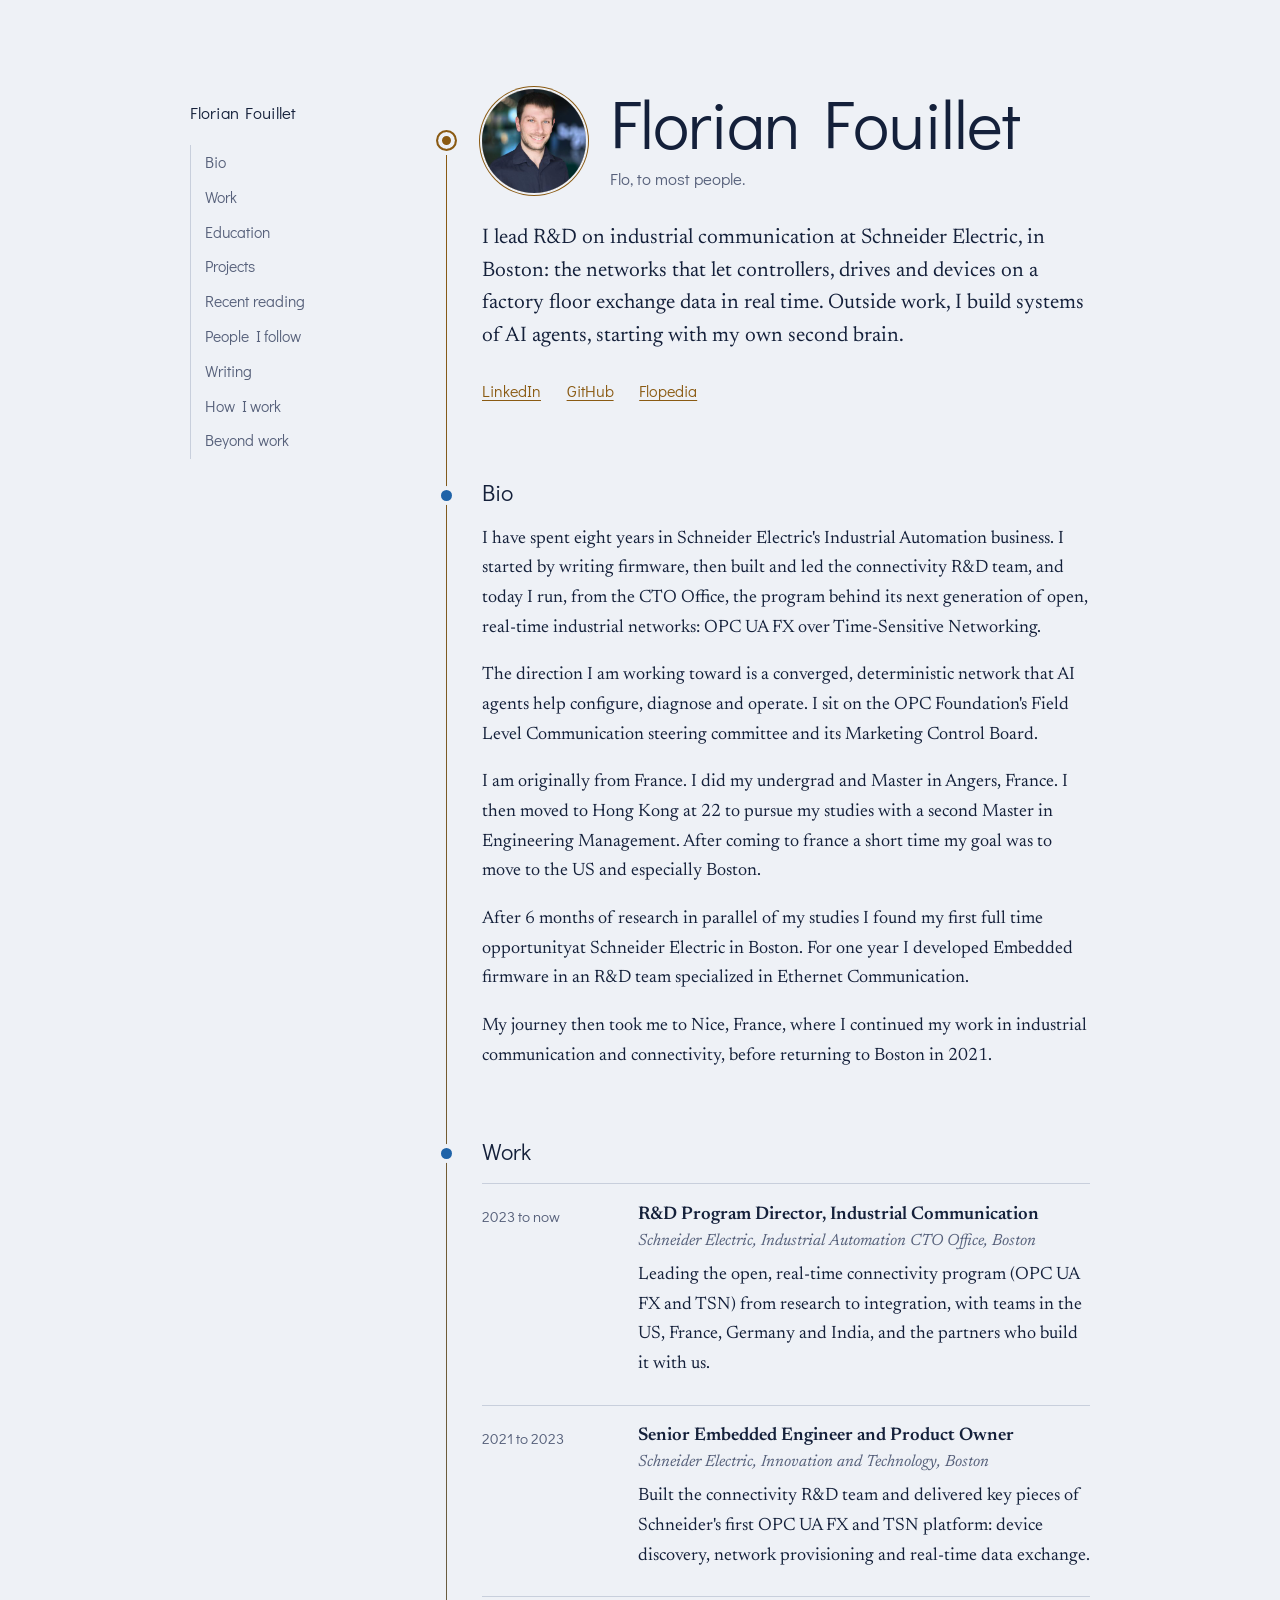
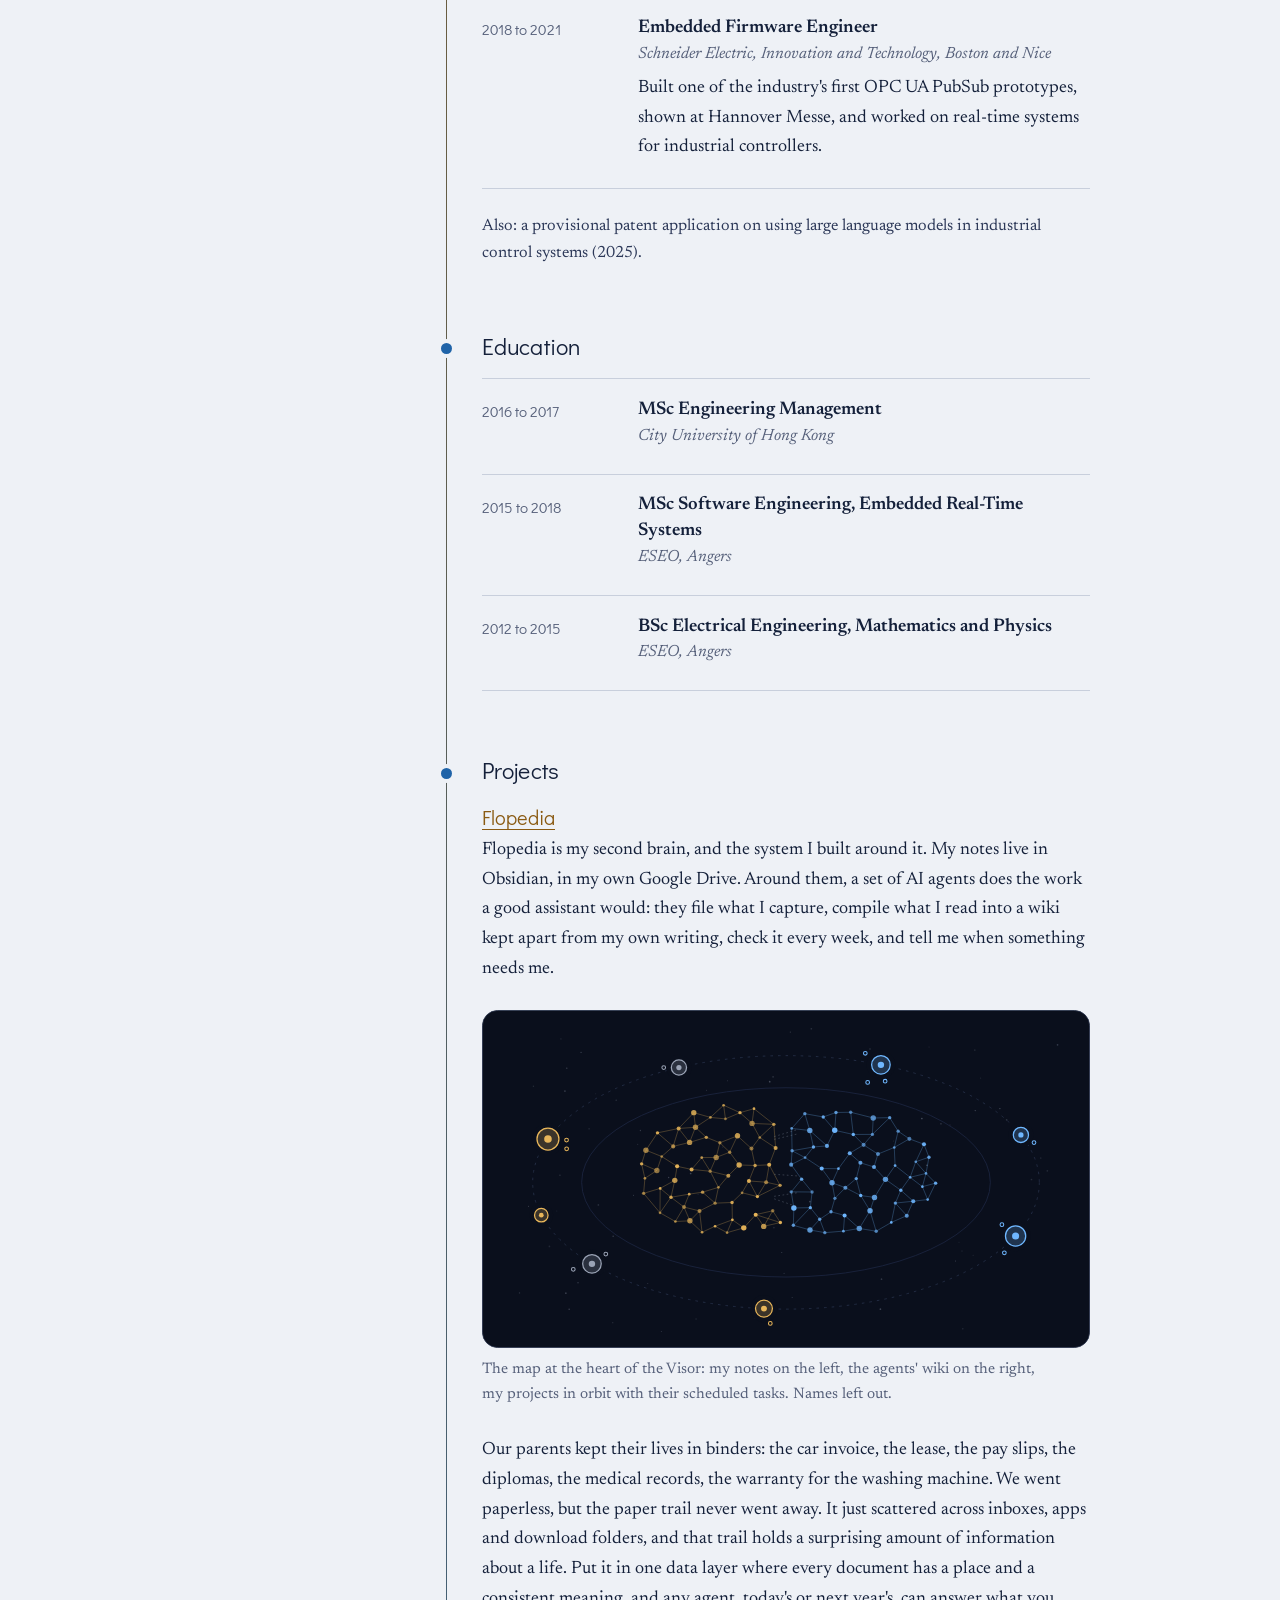
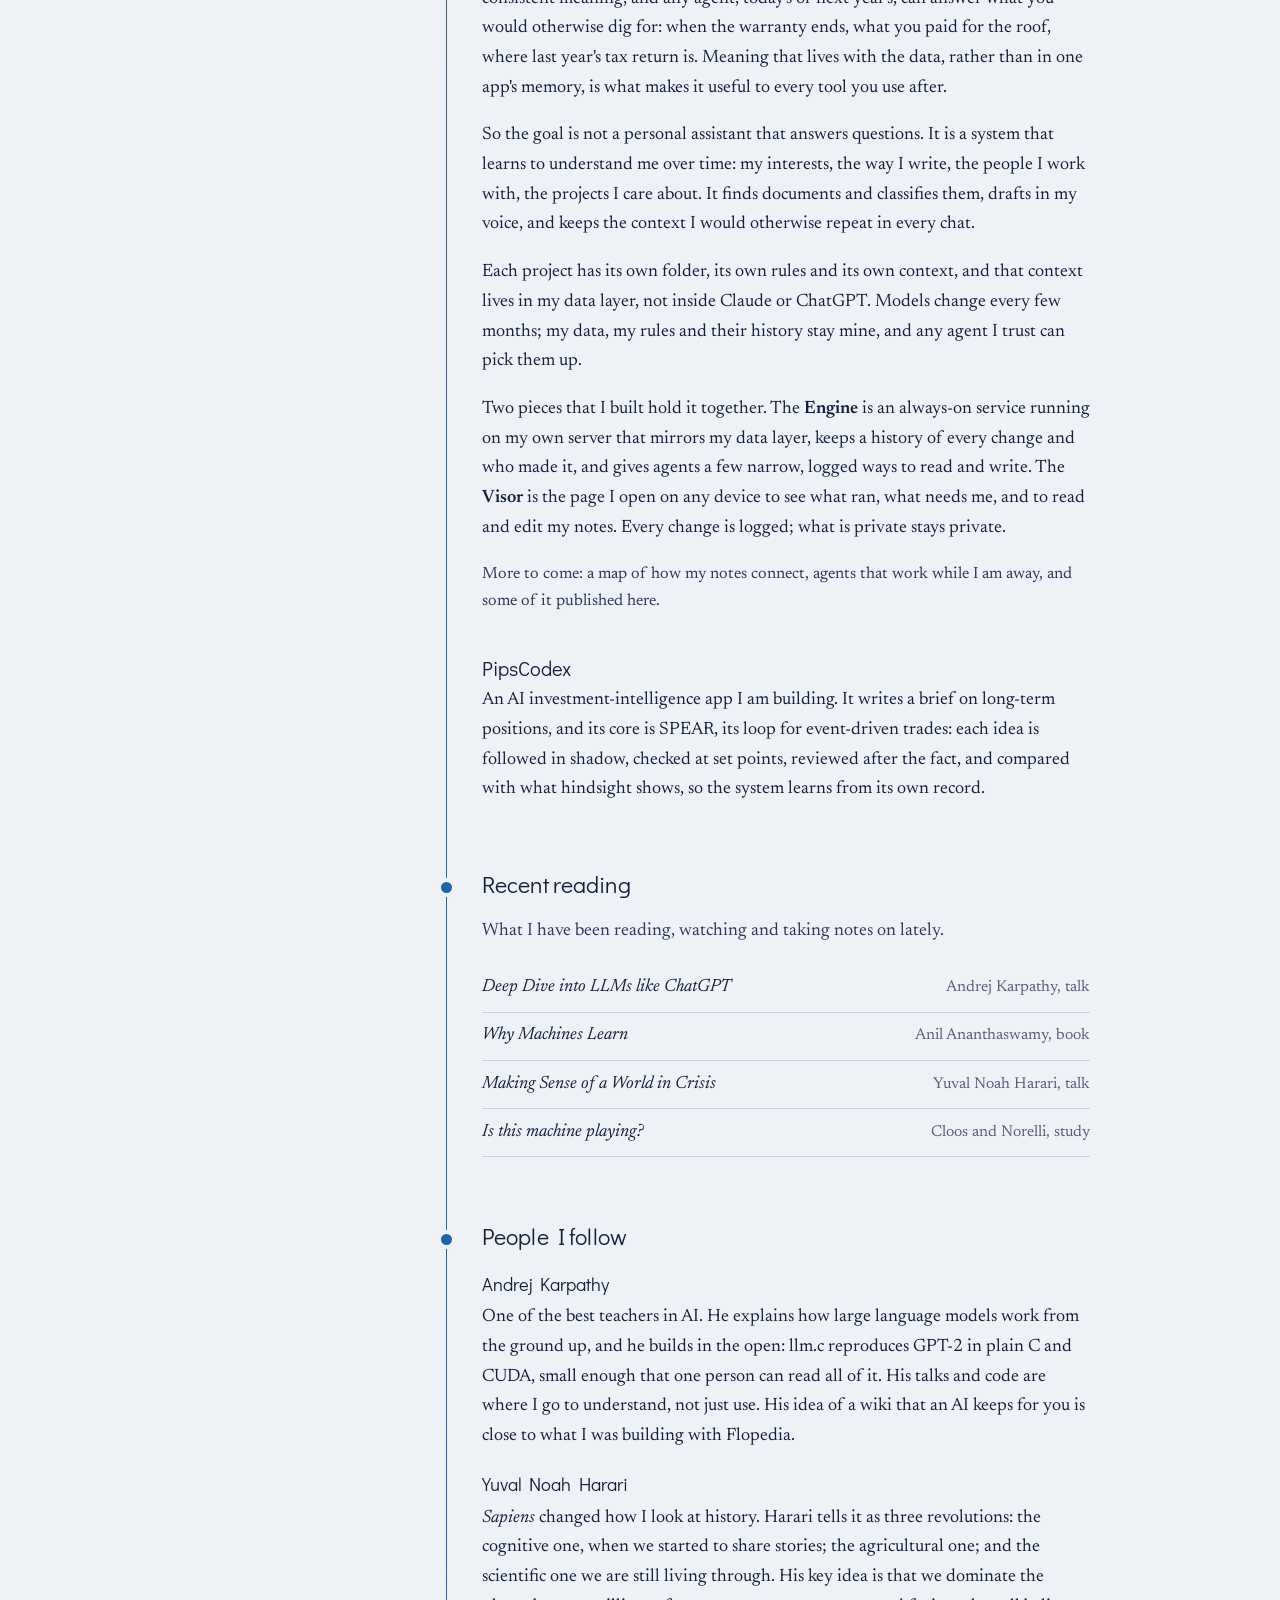
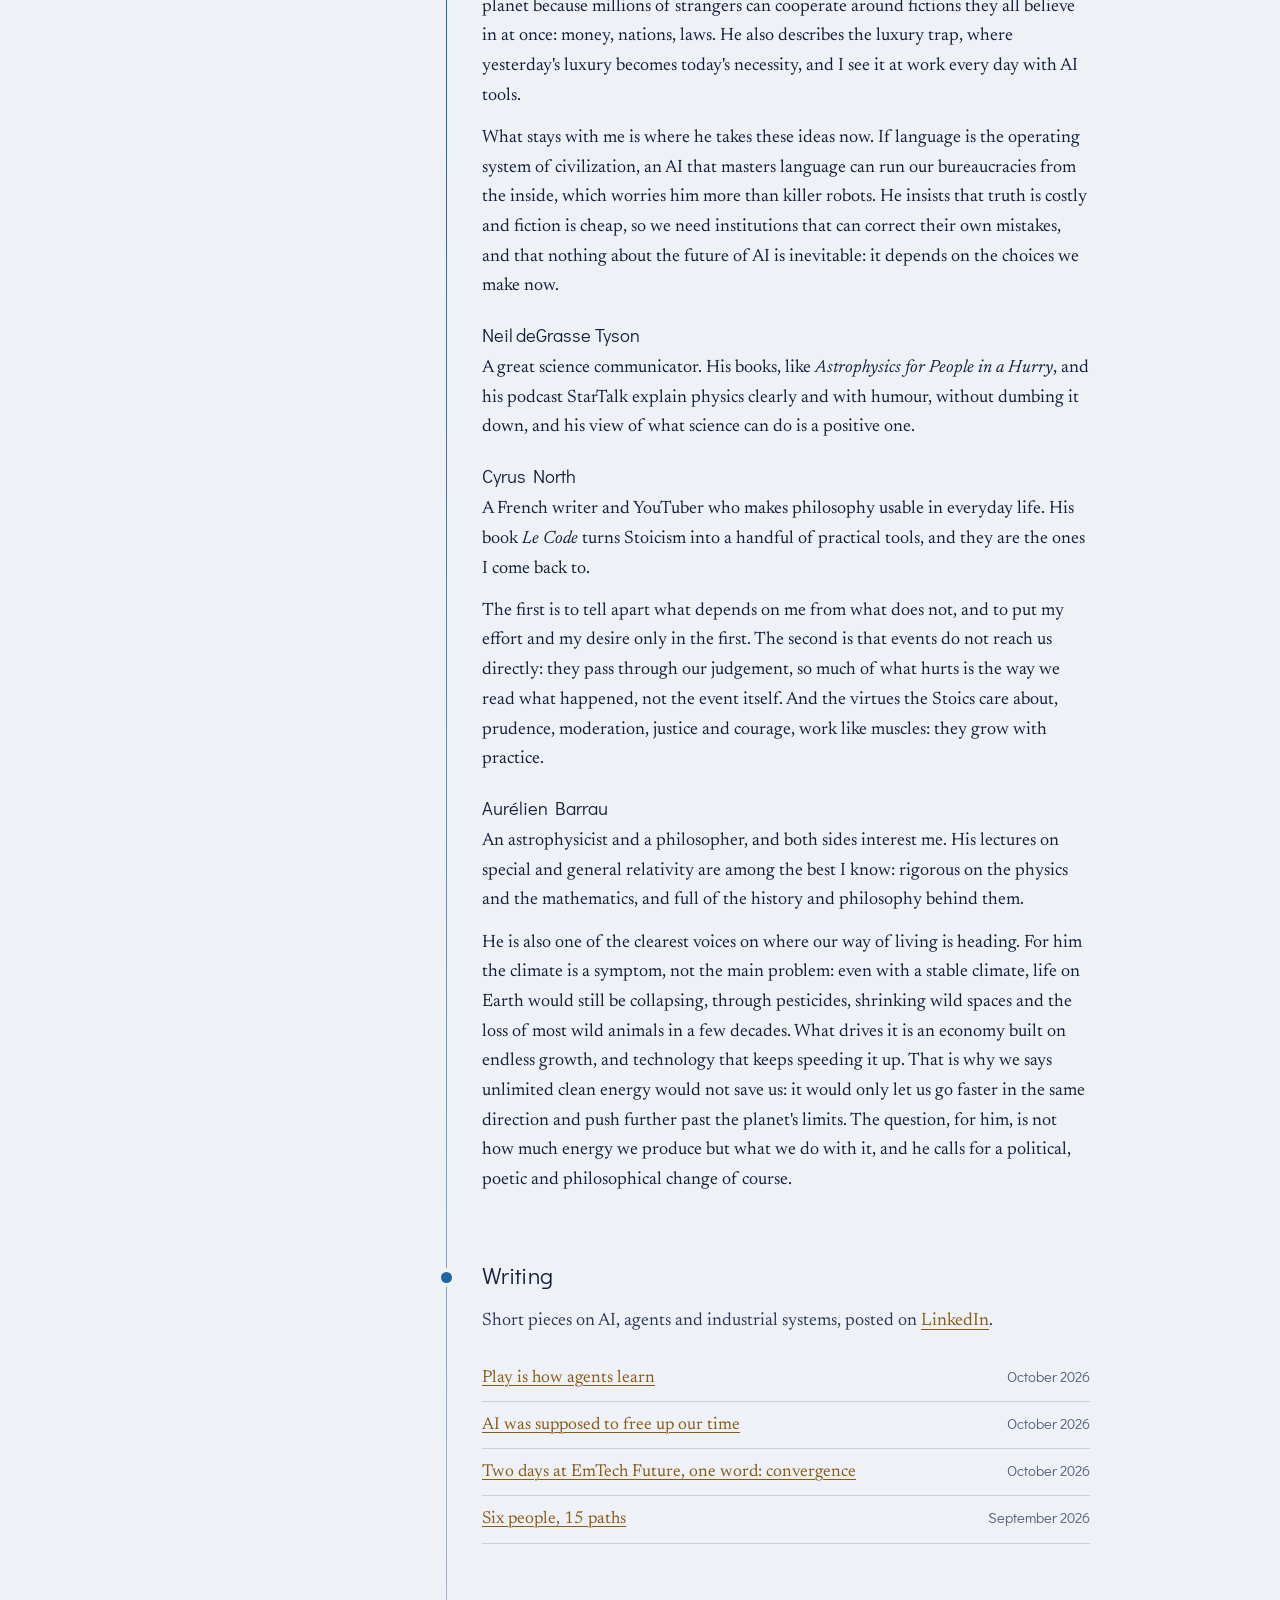
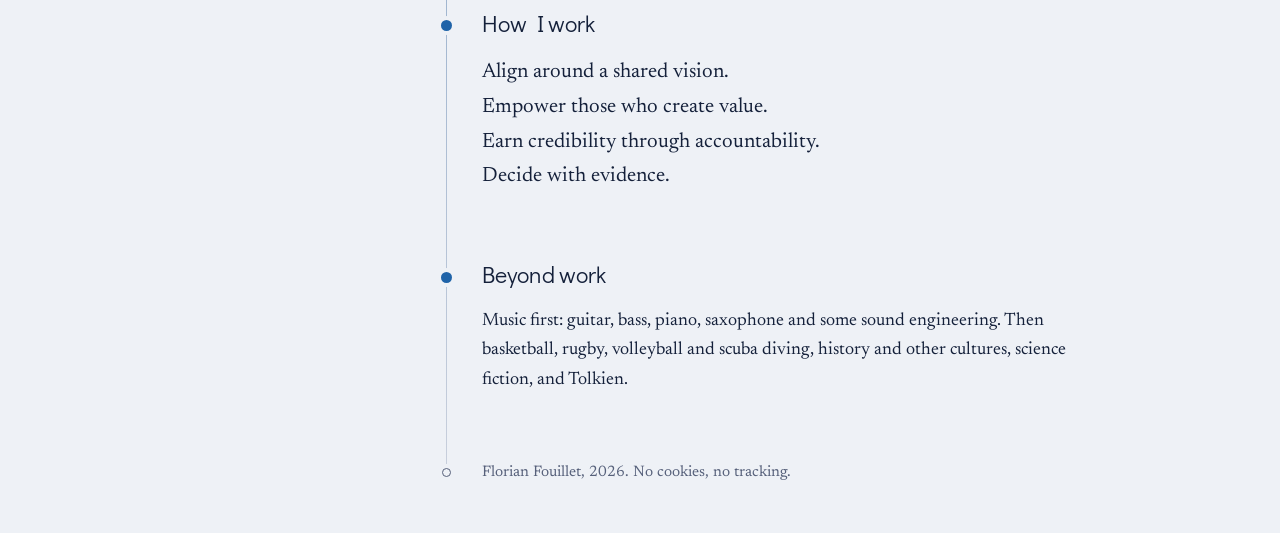
==== index.html @ 34aed79c "minor edits" ====
<!doctype html>
<html lang="en">
<head>
<meta charset="utf-8">
<meta name="viewport" content="width=device-width, initial-scale=1">
<title>Florian Fouillet</title>
<meta name="description" content="Florian Fouillet leads industrial communication R&amp;D at Schneider Electric and builds systems of AI agents, starting with his own second brain, Flopedia.">
<meta name="color-scheme" content="dark light">
<link rel="icon" href="/favicon.svg" type="image/svg+xml">
<link rel="apple-touch-icon" href="/apple-touch-icon.png">
<link rel="stylesheet" href="/style.css">
</head>
<body>
<div class="page">

<nav class="toc" aria-label="On this page">
  <a href="#top" class="toc-name">Florian Fouillet</a>
  <ul>
    <li><a href="#bio">Bio</a></li>
    <li><a href="#work">Work</a></li>
    <li><a href="#education">Education</a></li>
    <li><a href="#projects">Projects</a></li>
    <li><a href="#reading">Recent reading</a></li>
    <li><a href="#people">People I follow</a></li>
    <li><a href="#writing">Writing</a></li>
    <li><a href="#how">How I work</a></li>
    <li><a href="#else">Beyond work</a></li>
  </ul>
</nav>

<div class="content">

<header class="hero" id="top">
  <span class="node node-head" aria-hidden="true"></span>
  <div class="id">
    <img class="portrait" src="/portrait.jpg" width="160" height="160" alt="Florian Fouillet">
    <div>
      <h1>Florian Fouillet</h1>
      <p class="known">Flo, to most people.</p>
    </div>
  </div>
  <p class="lead">I lead R&amp;D on industrial communication at Schneider Electric, in Boston: the networks that let controllers, drives and devices on a factory floor exchange data in real time. Outside work, I build systems of AI agents, starting with my own second brain.</p>
  <nav class="links" aria-label="Elsewhere">
    <a href="https://www.linkedin.com/in/florianfouillet/">LinkedIn</a>
    <a href="https://github.com/FlorianFouillet">GitHub</a>
    <a href="https://flopedia.app/">Flopedia</a>
  </nav>
</header>

<main>

<section id="bio" aria-labelledby="bio-h">
  <h2 id="bio-h"><span class="node" aria-hidden="true"></span>Bio</h2>
  <p>I have spent eight years in Schneider Electric's Industrial Automation business. I started by writing firmware, then built and led the connectivity R&amp;D team, and today I run, from the CTO Office, the program behind its next generation of open, real-time industrial networks: OPC UA FX over Time-Sensitive Networking.</p>
  <p>The direction I am working toward is a converged, deterministic network that AI agents help configure, diagnose and operate. I sit on the OPC Foundation's Field Level Communication steering committee and its Marketing Control Board.</p>
  <p>I am originally from France. I did my undergrad and Master in Angers, France. I then moved to Hong Kong at 22 to pursue my studies with a second Master in Engineering Management. After coming to france a short time my goal was to move to the US and especially Boston.</p>
  <p>After 6 months of research in parallel of my studies I found my first full time opportunityat Schneider Electric in Boston. For one year I developed Embedded firmware in an R&D team specialized in Ethernet Communication. </p>
  <p>My journey then took me to Nice, France, where I continued my work in industrial communication and connectivity, before returning to Boston in 2021.</p>
</section>

<section id="work" aria-labelledby="work-h">
  <h2 id="work-h"><span class="node" aria-hidden="true"></span>Work</h2>
  <ol class="timeline">
    <li>
      <p class="when"><time datetime="2023">2023</time> to now</p>
      <div>
        <h3>R&amp;D Program Director, Industrial Communication</h3>
        <p class="where">Schneider Electric, Industrial Automation CTO Office, Boston</p>
        <p>Leading the open, real-time connectivity program (OPC UA FX and TSN) from research to integration, with teams in the US, France, Germany and India, and the partners who build it with us.</p>
      </div>
    </li>
    <li>
      <p class="when"><time datetime="2021">2021</time> to <time datetime="2023">2023</time></p>
      <div>
        <h3>Senior Embedded Engineer and Product Owner</h3>
        <p class="where">Schneider Electric, Innovation and Technology, Boston</p>
        <p>Built the connectivity R&amp;D team and delivered key pieces of Schneider's first OPC UA FX and TSN platform: device discovery, network provisioning and real-time data exchange.</p>
      </div>
    </li>
    <li>
      <p class="when"><time datetime="2018">2018</time> to <time datetime="2021">2021</time></p>
      <div>
        <h3>Embedded Firmware Engineer</h3>
        <p class="where">Schneider Electric, Innovation and Technology, Boston and Nice</p>
        <p>Built one of the industry's first OPC UA PubSub prototypes, shown at Hannover Messe, and worked on real-time systems for industrial controllers.</p>
      </div>
    </li>
  </ol>
  <p class="aside">Also: a provisional patent application on using large language models in industrial control systems (2025).</p>
</section>

<section id="education" aria-labelledby="education-h">
  <h2 id="education-h"><span class="node" aria-hidden="true"></span>Education</h2>
  <ol class="timeline">
    <li>
      <p class="when"><time datetime="2016">2016</time> to <time datetime="2017">2017</time></p>
      <div>
        <h3>MSc Engineering Management</h3>
        <p class="where">City University of Hong Kong</p>
      </div>
    </li>
    <li>
      <p class="when"><time datetime="2015">2015</time> to <time datetime="2018">2018</time></p>
      <div>
        <h3>MSc Software Engineering, Embedded Real-Time Systems</h3>
        <p class="where">ESEO, Angers</p>
      </div>
    </li>
    <li>
      <p class="when"><time datetime="2012">2012</time> to <time datetime="2015">2015</time></p>
      <div>
        <h3>BSc Electrical Engineering, Mathematics and Physics</h3>
        <p class="where">ESEO, Angers</p>
      </div>
    </li>
  </ol>
</section>

<section id="projects" aria-labelledby="projects-h">
  <h2 id="projects-h"><span class="node" aria-hidden="true"></span>Projects</h2>

  <article class="project">
    <h3><a href="https://flopedia.app/">Flopedia</a></h3>
    <p>Flopedia is my second brain, and the system I built around it. My notes live in Obsidian, in my own Google Drive. Around them, a set of AI agents does the work a good assistant would: they file what I capture, compile what I read into a wiki kept apart from my own writing, check it every week, and tell me when something needs me.</p>
    <figure class="map">
      <img src="/flopedia-map.svg" width="720" height="400" alt="A brain drawn as two constellations, gold on the left for my notes and blue on the right for the wiki, circled by an orbit of projects with small moons for their scheduled tasks.">
      <figcaption>The map at the heart of the Visor: my notes on the left, the agents' wiki on the right, my projects in orbit with their scheduled tasks. Names left out.</figcaption>
    </figure>
    <p>Our parents kept their lives in binders: the car invoice, the lease, the pay slips, the diplomas, the medical records, the warranty for the washing machine. We went paperless, but the paper trail never went away. It just scattered across inboxes, apps and download folders, and that trail holds a surprising amount of information about a life. Put it in one data layer where every document has a place and a consistent meaning, and any agent, today's or next year's, can answer what you would otherwise dig for: when the warranty ends, what you paid for the roof, where last year's tax return is. Meaning that lives with the data, rather than in one app's memory, is what makes it useful to every tool you use after.</p>
    <p>So the goal is not a personal assistant that answers questions. It is a system that learns to understand me over time: my interests, the way I write, the people I work with, the projects I care about. It finds documents and classifies them, drafts in my voice, and keeps the context I would otherwise repeat in every chat.</p>
    <p>Each project has its own folder, its own rules and its own context, and that context lives in my data layer, not inside Claude or ChatGPT. Models change every few months; my data, my rules and their history stay mine, and any agent I trust can pick them up.</p>
    <p>Two pieces that I built hold it together. The <strong>Engine</strong> is an always-on service running on my own server that mirrors my data layer, keeps a history of every change and who made it, and gives agents a few narrow, logged ways to read and write. The <strong>Visor</strong> is the page I open on any device to see what ran, what needs me, and to read and edit my notes. Every change is logged; what is private stays private.</p>
    <p class="aside">More to come: a map of how my notes connect, agents that work while I am away, and some of it published here.</p>
  </article>

  <article class="project">
    <h3>PipsCodex</h3>
    <p>An AI investment-intelligence app I am building. It writes a brief on long-term positions, and its core is SPEAR, its loop for event-driven trades: each idea is followed in shadow, checked at set points, reviewed after the fact, and compared with what hindsight shows, so the system learns from its own record.</p>
  </article>
</section>

<section id="reading" aria-labelledby="reading-h">
  <h2 id="reading-h"><span class="node" aria-hidden="true"></span>Recent reading</h2>
  <p class="intro">What I have been reading, watching and taking notes on lately.</p>
  <ul class="shelf">
    <li><cite>Deep Dive into LLMs like ChatGPT</cite><span class="by">Andrej Karpathy, talk</span></li>
    <li><cite>Why Machines Learn</cite><span class="by">Anil Ananthaswamy, book</span></li>
    <li><cite>Making Sense of a World in Crisis</cite><span class="by">Yuval Noah Harari, talk</span></li>
    <li><cite>Is this machine playing?</cite><span class="by">Cloos and Norelli, study</span></li>
  </ul>
</section>

<section id="people" aria-labelledby="people-h">
  <h2 id="people-h"><span class="node" aria-hidden="true"></span>People I follow</h2>
  <dl class="people">
    <dt>Andrej Karpathy</dt>
    <dd>One of the best teachers in AI. He explains how large language models work from the ground up, and he builds in the open: llm.c reproduces GPT-2 in plain C and CUDA, small enough that one person can read all of it. His talks and code are where I go to understand, not just use. His idea of a wiki that an AI keeps for you is close to what I was building with Flopedia.</dd>
    <dt>Yuval Noah Harari</dt>
    <dd>
      <p><cite>Sapiens</cite> changed how I look at history. Harari tells it as three revolutions: the cognitive one, when we started to share stories; the agricultural one; and the scientific one we are still living through. His key idea is that we dominate the planet because millions of strangers can cooperate around fictions they all believe in at once: money, nations, laws. He also describes the luxury trap, where yesterday's luxury becomes today's necessity, and I see it at work every day with AI tools.</p>
      <p>What stays with me is where he takes these ideas now. If language is the operating system of civilization, an AI that masters language can run our bureaucracies from the inside, which worries him more than killer robots. He insists that truth is costly and fiction is cheap, so we need institutions that can correct their own mistakes, and that nothing about the future of AI is inevitable: it depends on the choices we make now.</p>
    </dd>
    <dt>Neil deGrasse Tyson</dt>
    <dd>A great science communicator. His books, like <cite>Astrophysics for People in a Hurry</cite>, and his podcast StarTalk explain physics clearly and with humour, without dumbing it down, and his view of what science can do is a positive one.</dd>
    <dt>Cyrus North</dt>
    <dd>
      <p>A French writer and YouTuber who makes philosophy usable in everyday life. His book <cite>Le Code</cite> turns Stoicism into a handful of practical tools, and they are the ones I come back to.</p>
      <p>The first is to tell apart what depends on me from what does not, and to put my effort and my desire only in the first. The second is that events do not reach us directly: they pass through our judgement, so much of what hurts is the way we read what happened, not the event itself. And the virtues the Stoics care about, prudence, moderation, justice and courage, work like muscles: they grow with practice.</p>
    </dd>
    <dt>Aurélien Barrau</dt>
    <dd>
      <p>An astrophysicist and a philosopher, and both sides interest me. His lectures on special and general relativity are among the best I know: rigorous on the physics and the mathematics, and full of the history and philosophy behind them.</p>
      <p>He is also one of the clearest voices on where our way of living is heading. For him the climate is a symptom, not the main problem: even with a stable climate, life on Earth would still be collapsing, through pesticides, shrinking wild spaces and the loss of most wild animals in a few decades. What drives it is an economy built on endless growth, and technology that keeps speeding it up. That is why we says unlimited clean energy would not save us: it would only let us go faster in the same direction and push further past the planet's limits. The question, for him, is not how much energy we produce but what we do with it, and he calls for a political, poetic and philosophical change of course.</p>
    </dd>
  </dl>
</section>

<section id="writing" aria-labelledby="writing-h">
  <h2 id="writing-h"><span class="node" aria-hidden="true"></span>Writing</h2>
  <p class="intro">Short pieces on AI, agents and industrial systems, posted on <a href="https://www.linkedin.com/in/florianfouillet/recent-activity/all/">LinkedIn</a>.</p>
  <ul class="posts">
    <li><a class="title" href="https://www.linkedin.com/feed/update/urn:li:activity:7520839283637665792/">Play is how agents learn</a><span class="date"><time datetime="2026-10">October 2026</time></span></li>
    <li><a class="title" href="https://www.linkedin.com/feed/update/urn:li:activity:7519027407173976064/">AI was supposed to free up our time</a><span class="date"><time datetime="2026-10">October 2026</time></span></li>
    <li><a class="title" href="https://www.linkedin.com/feed/update/urn:li:activity:7511410227645136896/">Two days at EmTech Future, one word: convergence</a><span class="date"><time datetime="2026-10">October 2026</time></span></li>
    <li><a class="title" href="https://www.linkedin.com/feed/update/urn:li:activity:7508905300775616513/">Six people, 15 paths</a><span class="date"><time datetime="2026-09">September 2026</time></span></li>
  </ul>
</section>

<section id="how" aria-labelledby="how-h">
  <h2 id="how-h"><span class="node" aria-hidden="true"></span>How I work</h2>
  <ul class="tenets">
    <li>Align around a shared vision.</li>
    <li>Empower those who create value.</li>
    <li>Earn credibility through accountability.</li>
    <li>Decide with evidence.</li>
  </ul>
</section>

<section id="else" aria-labelledby="else-h">
  <h2 id="else-h"><span class="node" aria-hidden="true"></span>Beyond work</h2>
  <p>Music first: guitar, bass, piano, saxophone and some sound engineering. Then basketball, rugby, volleyball and scuba diving, history and other cultures, science fiction, and Tolkien.</p>
</section>

</main>

<footer class="foot">
  <span class="node node-end" aria-hidden="true"></span>
  <p>Florian Fouillet, 2026. No cookies, no tracking.</p>
</footer>

</div>
</div>
</body>
</html>
---- style.css ----
/* florianfouillet.com: one page, one stylesheet, no script, no outside request.
   The page hangs on one line, like devices on an industrial line topology: each section is a node on it.
   Shape carries meaning as well as colour (the head node is a ring, the others are dots). */

@font-face { font-family: "Newsreader"; src: url("/fonts/Newsreader.woff") format("woff"); font-weight: 200 800; font-style: normal; font-display: swap; }
@font-face { font-family: "Newsreader"; src: url("/fonts/Newsreader-Italic.woff") format("woff"); font-weight: 200 800; font-style: italic; font-display: swap; }
@font-face { font-family: "Didact Gothic"; src: url("/fonts/DidactGothic.woff") format("woff"); font-display: swap; }

:root {
  --ground: #0A0F1C;
  --text: #EDE6D6;
  --soft: #C9C3B5;
  --muted: #9AA3B5;
  --gold: #E8B65A;
  --gold-hover: #F4D79B;
  --blue: #6FB7FF;
  --rule: #26314A;
  --display: "Didact Gothic", "Century Gothic", "Avenir Next", sans-serif;
  --read: "Newsreader", "Iowan Old Style", "Palatino Linotype", Georgia, serif;
  --wire-x: 1rem;
  --gutter: 3.25rem;
  color-scheme: dark;
}

@media (prefers-color-scheme: light) {
  :root {
    --ground: #EEF1F6;
    --text: #14203A;
    --soft: #2C3858;
    --muted: #56607A;
    --gold: #8A5A12;
    --gold-hover: #6E4710;
    --blue: #1F63A8;
    --rule: #C8CFDC;
    color-scheme: light;
  }
}

* { box-sizing: border-box; }

html { background: var(--ground); color: var(--text); -webkit-text-size-adjust: 100%; }

body {
  margin: 0;
  font-family: var(--read);
  font-size: 1.125rem;
  line-height: 1.65;
  font-optical-sizing: auto;
  text-rendering: optimizeLegibility;
}

a { color: var(--gold); text-decoration-thickness: 1px; text-underline-offset: 0.2em; }
a:hover { color: var(--gold-hover); text-decoration-thickness: 2px; }
a:focus-visible { outline: 2px solid var(--gold); outline-offset: 3px; border-radius: 2px; }

/* Layout: a contents menu that stays in view, and the page on its line */

html { scroll-behavior: smooth; }
section, #top { scroll-margin-top: 2rem; }

.page {
  max-width: calc(12rem + 40rem + var(--gutter) + 4rem);
  margin: 0 auto;
  display: grid;
  grid-template-columns: 12rem minmax(0, 1fr);
  gap: 0 2rem;
  padding: 0 1.5rem;
}

.toc {
  position: sticky;
  top: 0;
  align-self: start;
  padding: 5.9rem 0 2rem;
  font-family: var(--display);
  font-size: 0.98rem;
  word-spacing: -0.03em;
}
.toc ul { list-style: none; margin: 0; padding: 0; }
.toc li { margin: 0; }
.toc a {
  display: block;
  padding: 0.28rem 0 0.28rem 0.9rem;
  border-left: 1px solid var(--rule);
  color: var(--muted);
  text-decoration: none;
}
.toc a:hover { color: var(--text); border-left-color: var(--gold); }
.toc a:focus-visible { outline-offset: 1px; }
.toc .toc-name {
  border-left: 0;
  padding-left: 0;
  margin-bottom: 0.9rem;
  color: var(--text);
  font-size: 1.05rem;
  word-spacing: -0.04em;
}

/* The line and its nodes */

.content {
  position: relative;
  max-width: calc(40rem + var(--gutter));
  padding: 5.5rem 0 3rem calc(var(--gutter) + 1rem);
}

.content::before {
  content: "";
  position: absolute;
  left: calc(var(--wire-x) + 1rem);
  top: calc(5.5rem + 52px);
  bottom: 3.9rem;
  width: 1px;
  background: linear-gradient(to bottom, var(--gold), var(--blue) 70%, var(--rule));
  transform-origin: top;
  animation: wire 1.6s cubic-bezier(.3, .6, .2, 1) both;
}

.node {
  position: absolute;
  left: calc(var(--wire-x) - var(--gutter) - 5px);
  top: 0.55em;
  width: 11px;
  height: 11px;
  border-radius: 50%;
  background: var(--blue);
  box-shadow: 0 0 0 4px var(--ground);
  animation: node 0.5s ease-out both;
}

.node-head {
  left: calc(var(--wire-x) - var(--gutter) - 10px);
  top: calc(52px - 10.5px);
  width: 21px;
  height: 21px;
  background: var(--ground);
  border: 2px solid var(--gold);
  box-shadow: 0 0 0 4px var(--ground), inset 0 0 0 4px var(--ground), inset 0 0 0 9px var(--gold);
}

.node-end {
  left: calc(var(--wire-x) - var(--gutter) - 4px);
  top: 0.55em;
  width: 9px;
  height: 9px;
  background: var(--ground);
  border: 1.5px solid var(--muted);
}

section:nth-of-type(1) .node { animation-delay: 0.35s; }
section:nth-of-type(2) .node { animation-delay: 0.5s; }
section:nth-of-type(3) .node { animation-delay: 0.65s; }
section:nth-of-type(4) .node { animation-delay: 0.8s; }
section:nth-of-type(5) .node { animation-delay: 0.95s; }
section:nth-of-type(6) .node { animation-delay: 1.1s; }
section:nth-of-type(7) .node { animation-delay: 1.25s; }
section:nth-of-type(8) .node { animation-delay: 1.4s; }
section:nth-of-type(9) .node { animation-delay: 1.55s; }
.node-end { animation-delay: 1.7s; }

@keyframes wire { from { transform: scaleY(0); } to { transform: scaleY(1); } }
@keyframes node { from { opacity: 0; transform: scale(0.4); } to { opacity: 1; transform: scale(1); } }

@media (prefers-reduced-motion: reduce) {
  html { scroll-behavior: auto; }
  .content::before, .node { animation: none; }
}

/* Head */

.hero { position: relative; margin-bottom: 4.5rem; }

.id { display: flex; align-items: center; gap: 1.5rem; margin-bottom: 1.8rem; }

.portrait {
  flex: none;
  width: 104px;
  height: 104px;
  border-radius: 50%;
  object-fit: cover;
  box-shadow: 0 0 0 2px var(--ground), 0 0 0 3px var(--gold);
}

h1 {
  font-family: var(--display);
  font-weight: 400;
  font-size: clamp(2.6rem, 7vw, 4.25rem);
  line-height: 1.02;
  letter-spacing: -0.015em;
  word-spacing: -0.07em;
  margin: 0;
}

.known {
  font-family: var(--display);
  color: var(--muted);
  font-size: 1.05rem;
  margin: 0.5rem 0 0;
}

.lead {
  font-size: 1.32rem;
  line-height: 1.55;
  color: var(--text);
  max-width: 34em;
  margin: 0 0 1.6rem;
}

.links { display: flex; flex-wrap: wrap; gap: 0.4rem 1.6rem; font-family: var(--display); font-size: 1rem; }

/* Sections */

section { position: relative; margin: 0 0 4rem; }

h2 {
  position: relative;
  font-family: var(--display);
  font-weight: 400;
  font-size: 1.45rem;
  letter-spacing: 0.005em;
  word-spacing: -0.04em;
  line-height: 1.3;
  margin: 0 0 1.1rem;
}

h3 {
  font-family: var(--read);
  font-weight: 600;
  font-size: 1.15rem;
  line-height: 1.4;
  margin: 0;
}

p { margin: 0 0 1em; max-width: 38em; }

.intro { color: var(--soft); }

/* Work */

.timeline { list-style: none; margin: 0 0 1.5rem; padding: 0; }

.timeline li {
  display: grid;
  grid-template-columns: 8.5rem 1fr;
  gap: 0 1.25rem;
  padding: 1.1rem 0;
  border-top: 1px solid var(--rule);
}
.timeline li:last-child { border-bottom: 1px solid var(--rule); }
.timeline li p { margin-bottom: 0.4em; }

.when {
  font-family: var(--display);
  font-size: 0.95rem;
  color: var(--muted);
  padding-top: 0.15rem;
}

.where { color: var(--muted); font-style: italic; font-size: 1.02rem; }

.aside { color: var(--soft); font-size: 1.02rem; }

/* Projects */

.project { margin: 0 0 2.4rem; }
.project strong { font-weight: 600; }

.map { margin: 1.6rem 0 1.8rem; }
.map img { display: block; width: 100%; height: auto; border-radius: 14px; }
.map figcaption { color: var(--muted); font-size: 0.95rem; margin-top: 0.6rem; max-width: 38em; }

/* People */

.people { margin: 0; }
.people dt { font-family: var(--display); font-size: 1.15rem; word-spacing: -0.04em; margin-top: 1.1rem; }
.people dt:first-child { margin-top: 0; }
.people dd { margin: 0.25rem 0 0; max-width: 38em; }
.people dd p { margin: 0 0 0.7em; }
.people dd p:last-child { margin-bottom: 0; }
.project h3 { font-family: var(--display); font-weight: 400; font-size: 1.25rem; word-spacing: -0.04em; margin-bottom: 0.3rem; }

/* Reading and writing */

.shelf, .posts, .tenets { list-style: none; margin: 0; padding: 0; }

.shelf li, .posts li {
  display: flex;
  flex-wrap: wrap;
  justify-content: space-between;
  align-items: baseline;
  gap: 0.1rem 1.5rem;
  padding: 0.55rem 0;
  border-bottom: 1px solid var(--rule);
}

cite { font-style: italic; font-size: 1.12rem; }
.posts .title { font-size: 1.08rem; }
.by, .date { color: var(--muted); font-size: 0.98rem; }
.date { font-family: var(--display); font-size: 0.92rem; }

.tenets li {
  font-size: 1.3rem;
  line-height: 1.45;
  padding: 0.15rem 0;
}

/* Foot */

.foot { position: relative; color: var(--muted); font-size: 0.95rem; }
.foot p { margin: 0; }

/* Medium screens: the menu becomes a bar along the top */

@media (max-width: 64rem) {
  .page { display: block; max-width: calc(40rem + var(--gutter) + 3rem); }
  .toc {
    position: sticky;
    top: 0;
    z-index: 2;
    margin: 0 -1.5rem;
    padding: 0.6rem 1.5rem;
    background: var(--ground);
    border-bottom: 1px solid var(--rule);
    overflow-x: auto;
    white-space: nowrap;
    scrollbar-width: none;
  }
  .toc::-webkit-scrollbar { display: none; }
  .toc .toc-name { display: none; }
  .toc ul { display: flex; gap: 1.2rem; }
  .toc a { display: inline-block; border-left: 0; padding: 0.2rem 0; }
  .toc a:hover { border-left-color: transparent; text-decoration: underline; text-decoration-color: var(--gold); }
  section, #top { scroll-margin-top: 3.6rem; }
  .content { padding-top: 3.5rem; }
  .content::before { top: calc(3.5rem + 52px); }
}

/* Narrow screens: the line moves to the edge */

@media (max-width: 40rem) {
  :root { --wire-x: 0.25rem; --gutter: 1.6rem; }
  body { font-size: 1.0625rem; }
  .page { padding: 0 1rem; }
  .toc { margin: 0 -1rem; padding: 0.55rem 1rem; font-size: 0.95rem; }
  .content { padding: 2.5rem 0 2.5rem calc(var(--gutter) + 0rem); }
  .content::before { left: calc(var(--wire-x) + 0rem); top: calc(2.5rem + 38px); bottom: 3.4rem; }
  .portrait { width: 76px; height: 76px; }
  .id { gap: 1rem; }
  .node-head { width: 17px; height: 17px; left: calc(var(--wire-x) - var(--gutter) - 8px); top: calc(38px - 8.5px); box-shadow: 0 0 0 3px var(--ground), inset 0 0 0 3px var(--ground), inset 0 0 0 7px var(--gold); }
  .lead { font-size: 1.18rem; }
  .timeline li { grid-template-columns: 1fr; }
  .when { padding-top: 0; }
  .tenets li { font-size: 1.15rem; }
}
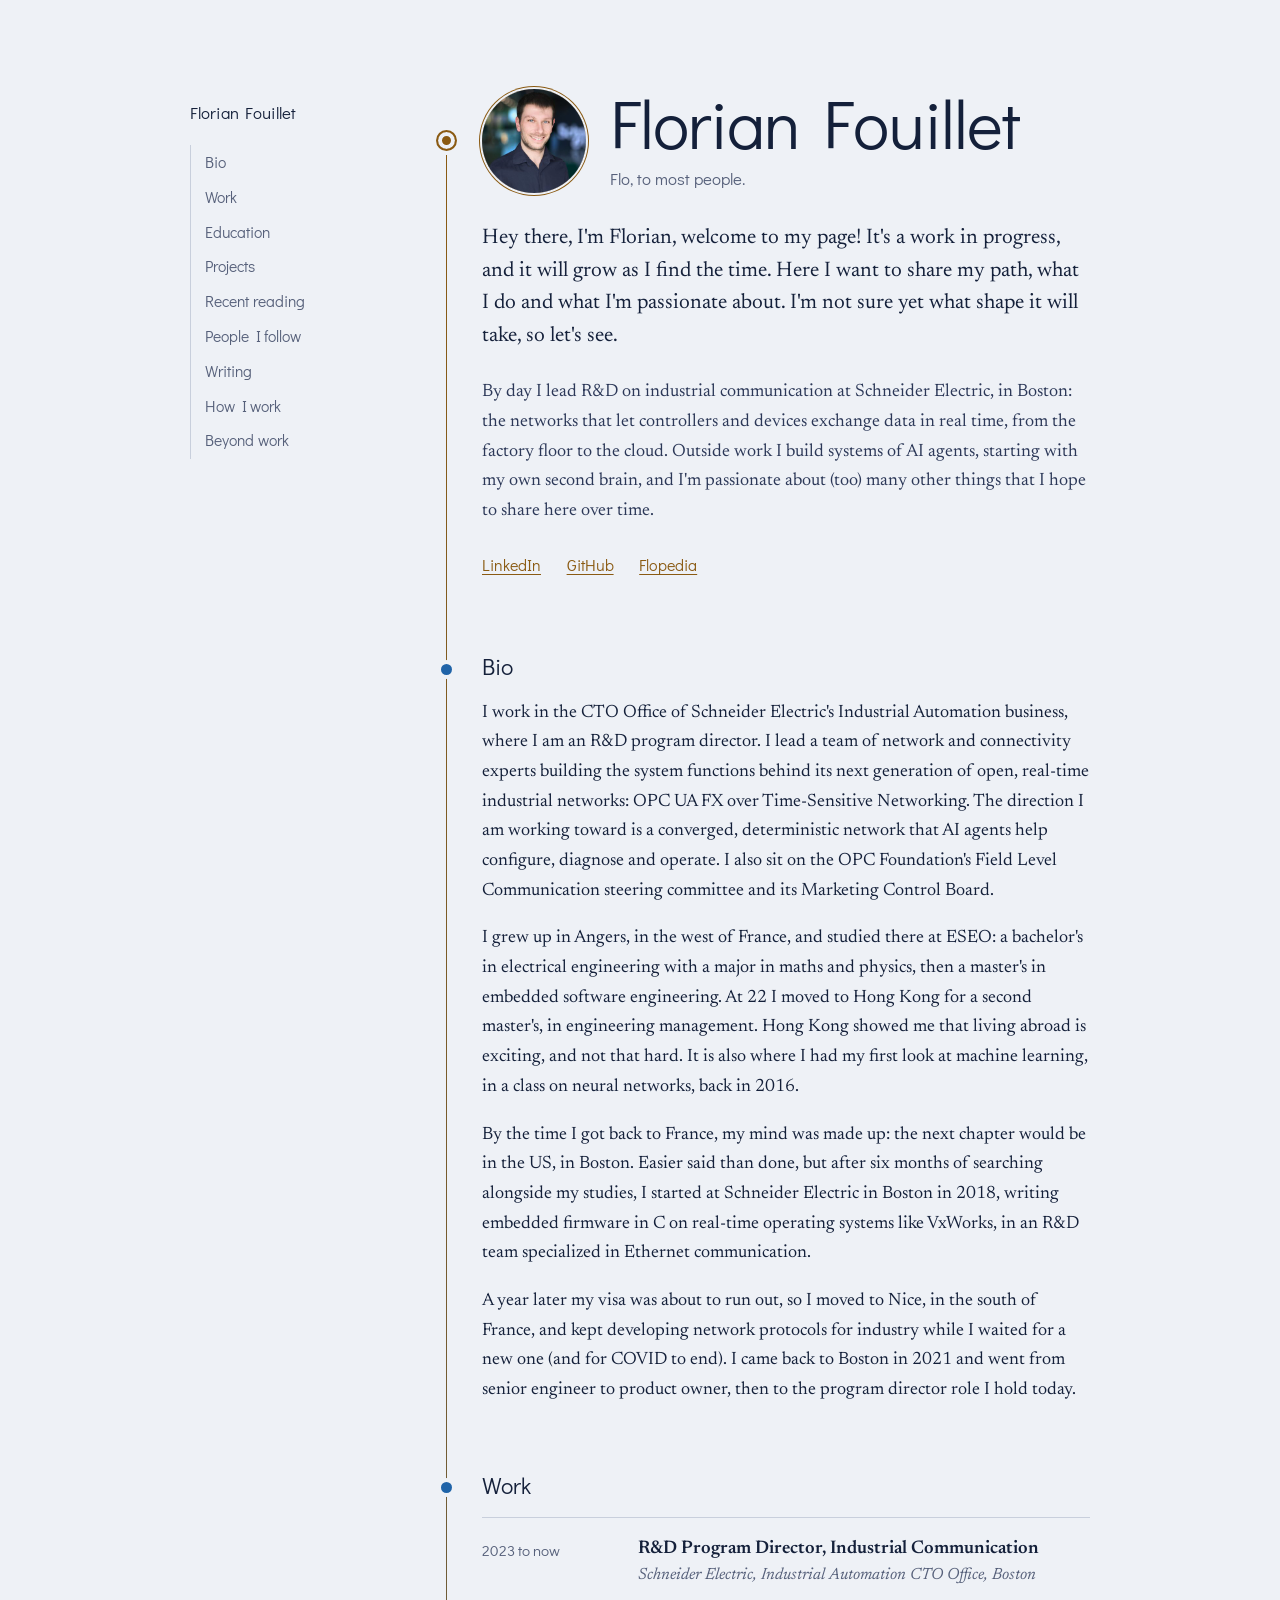
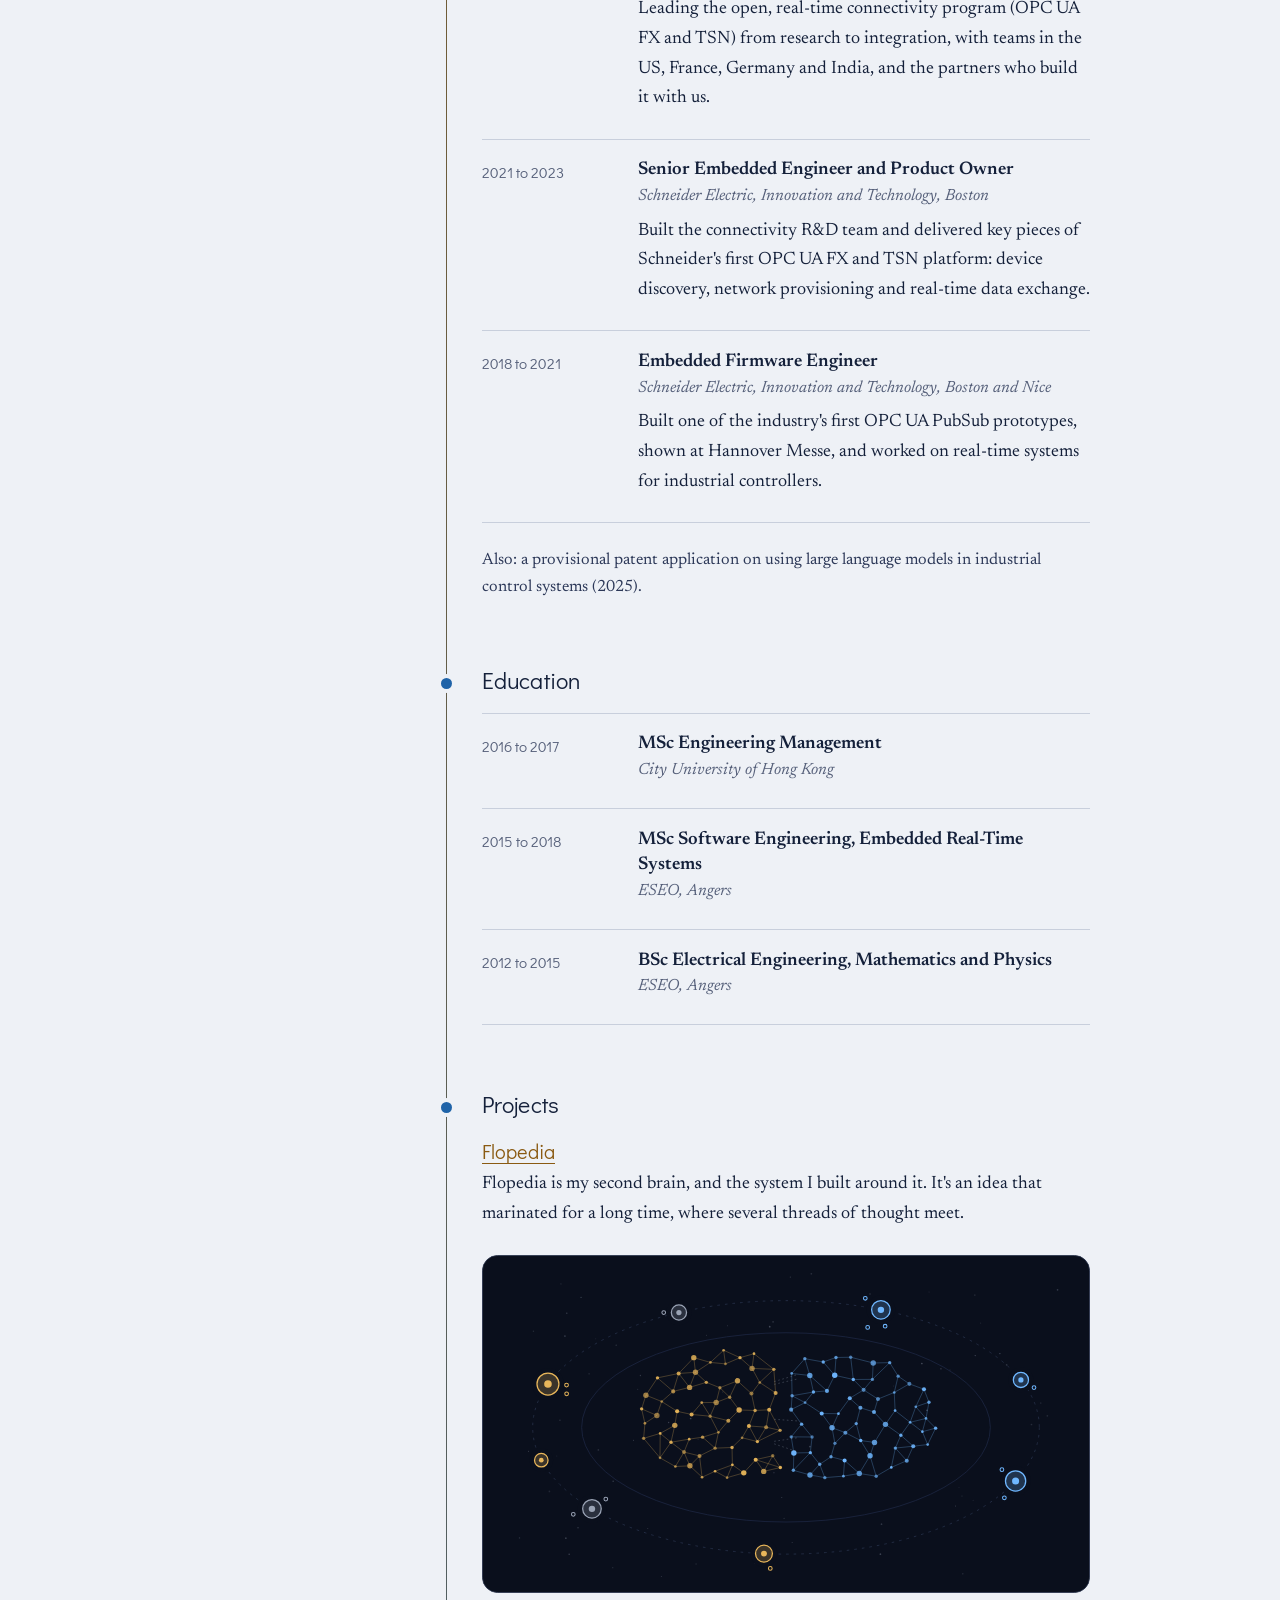
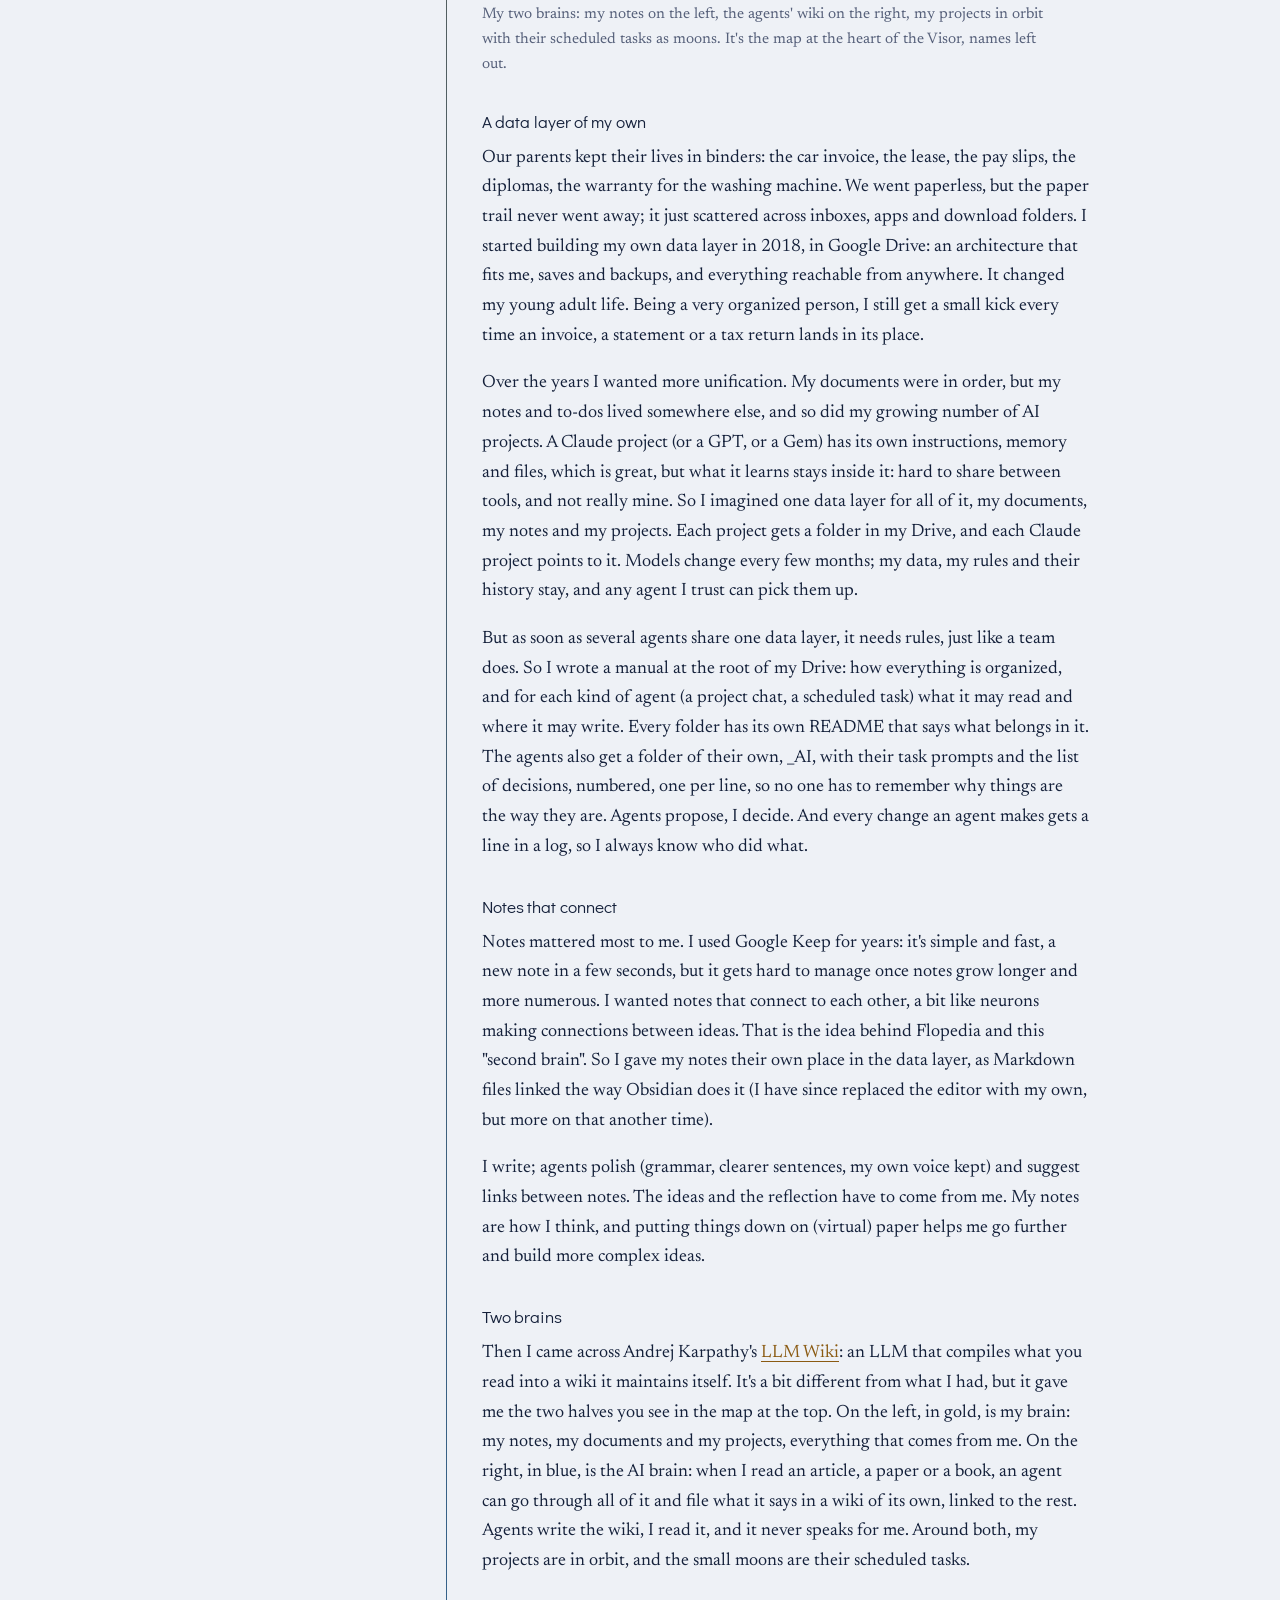
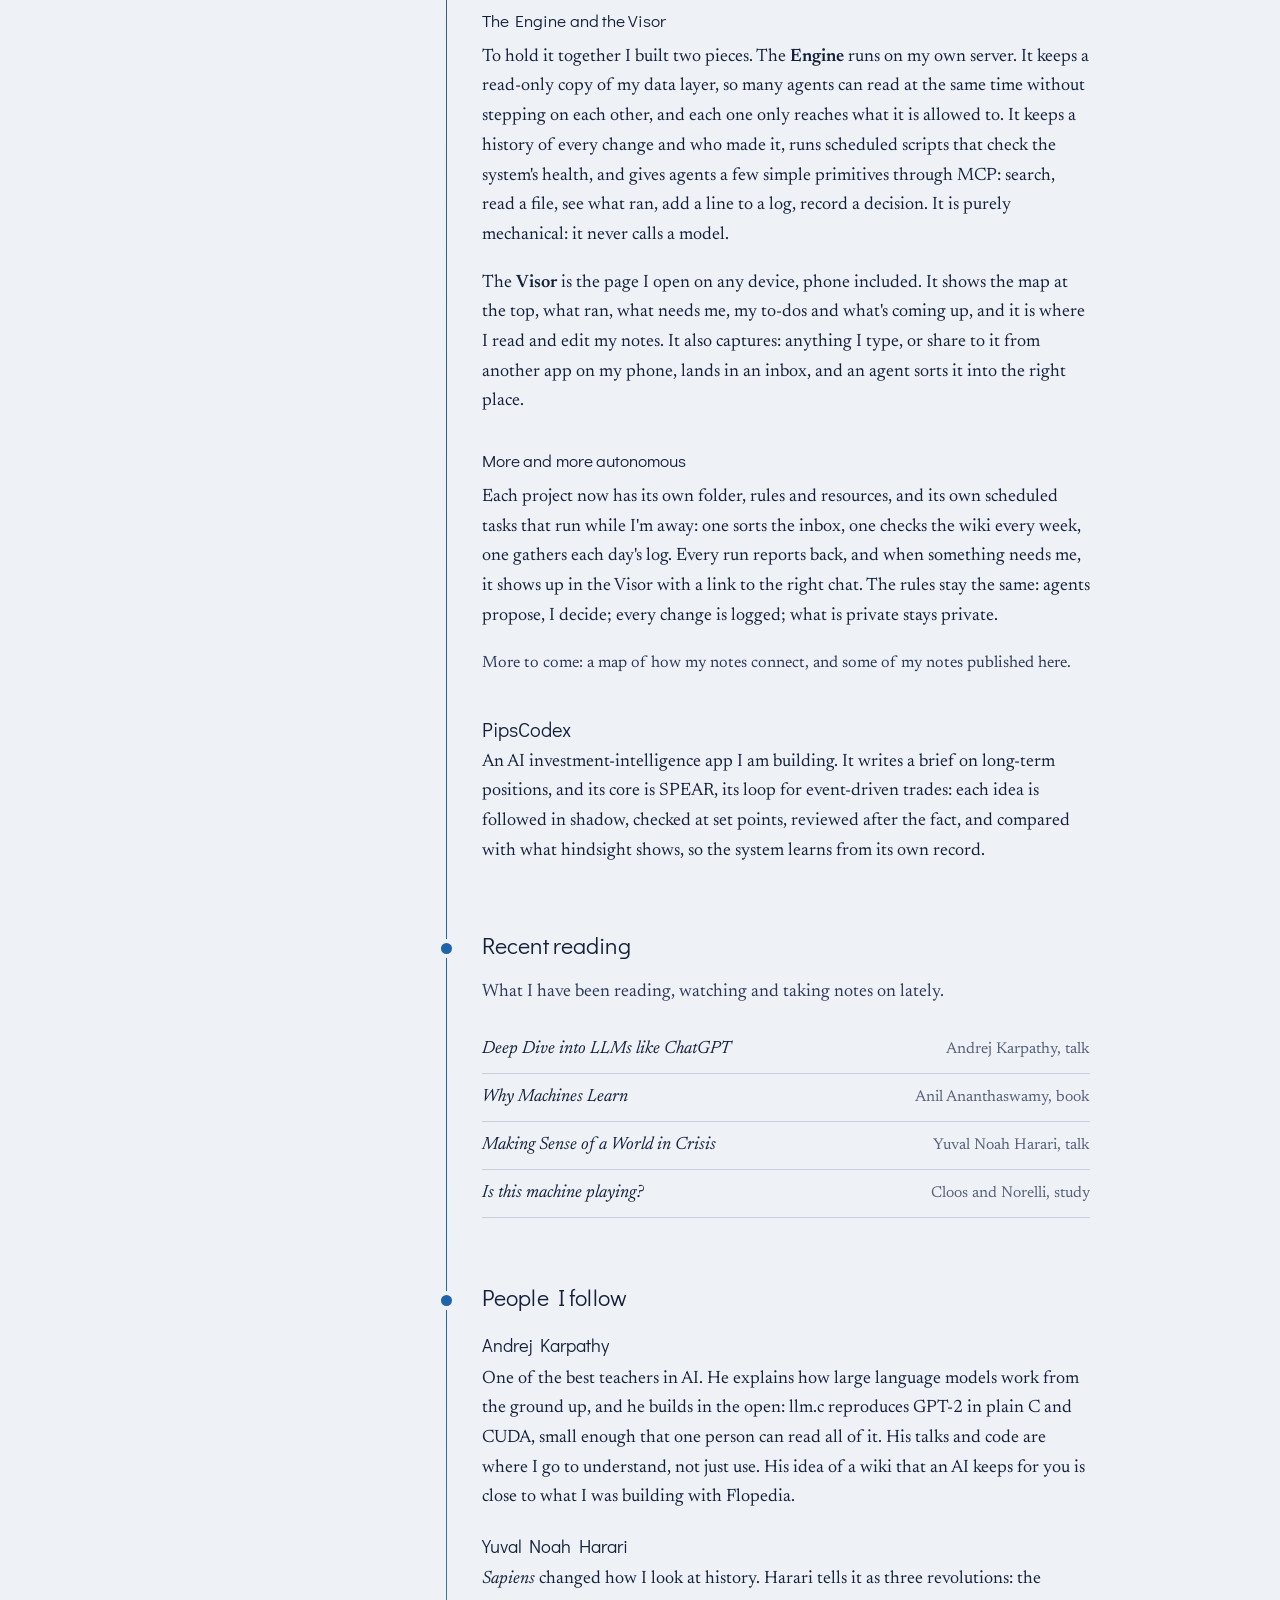
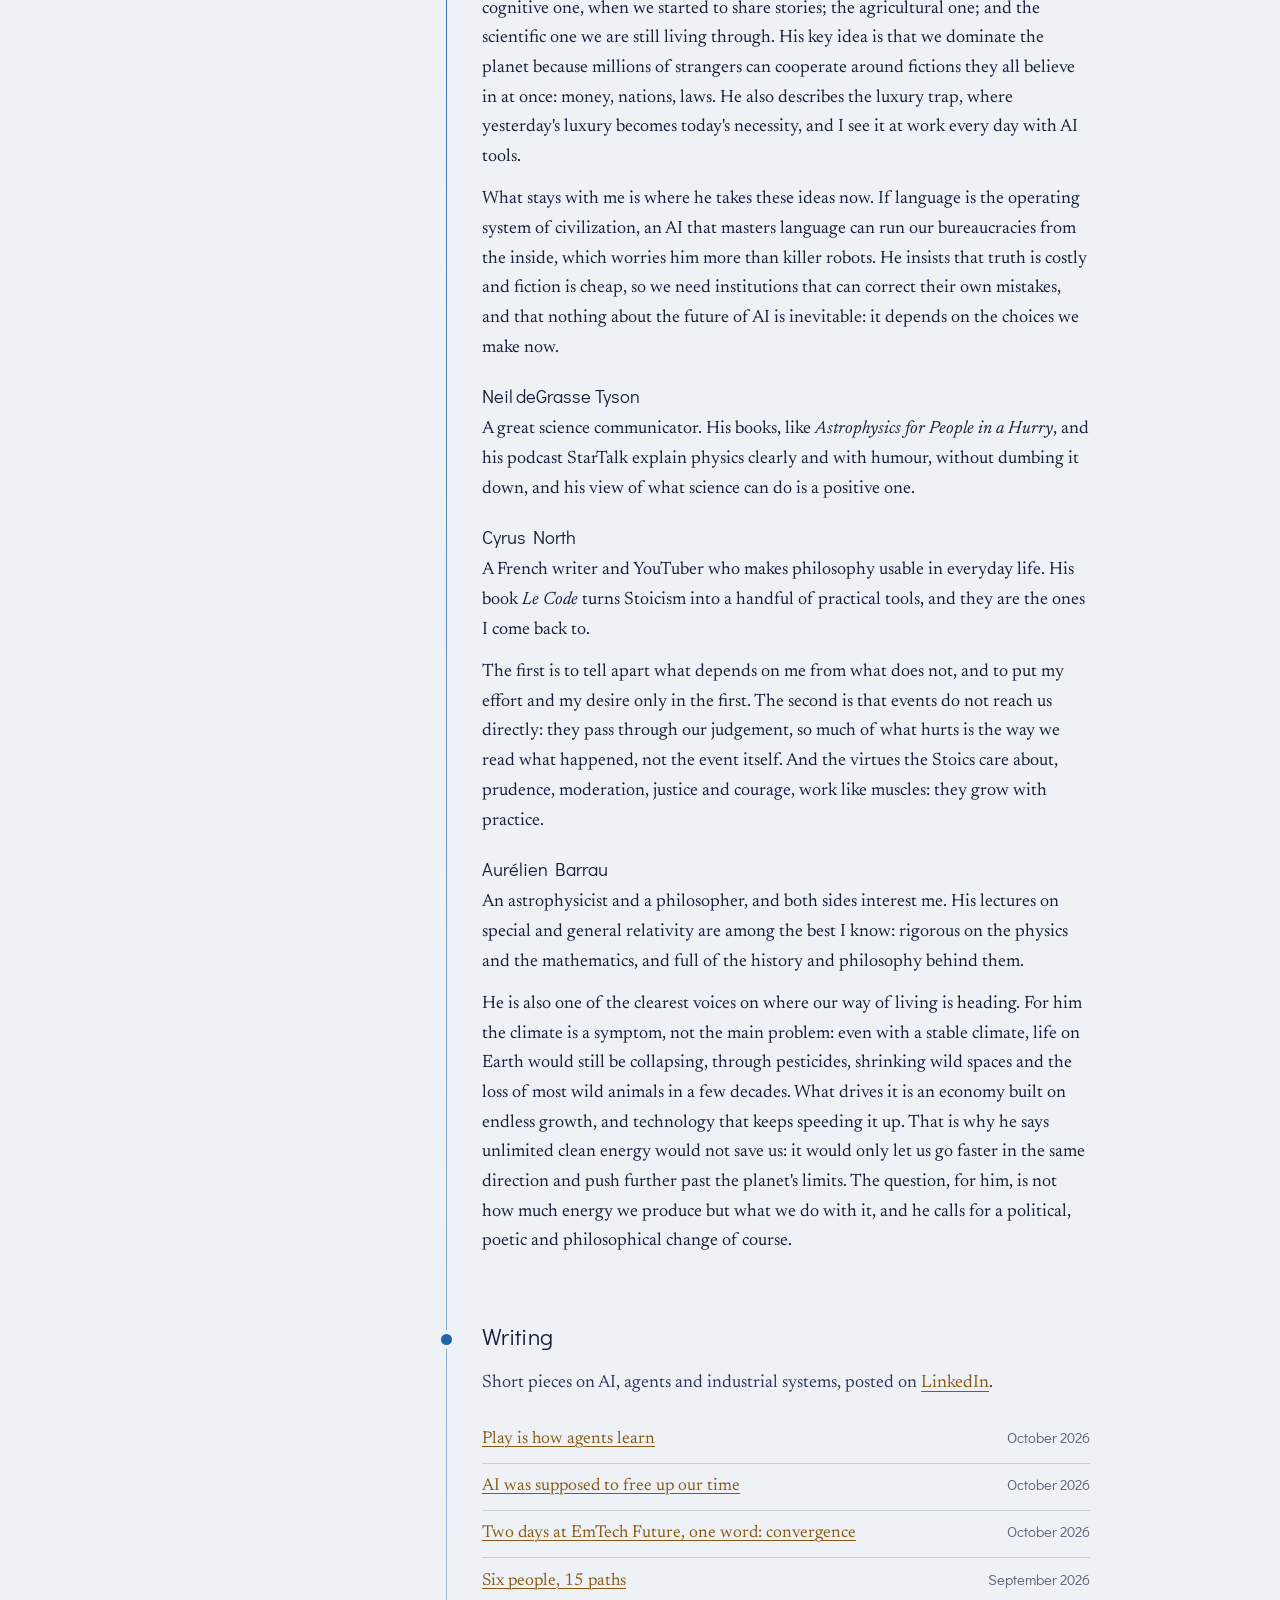
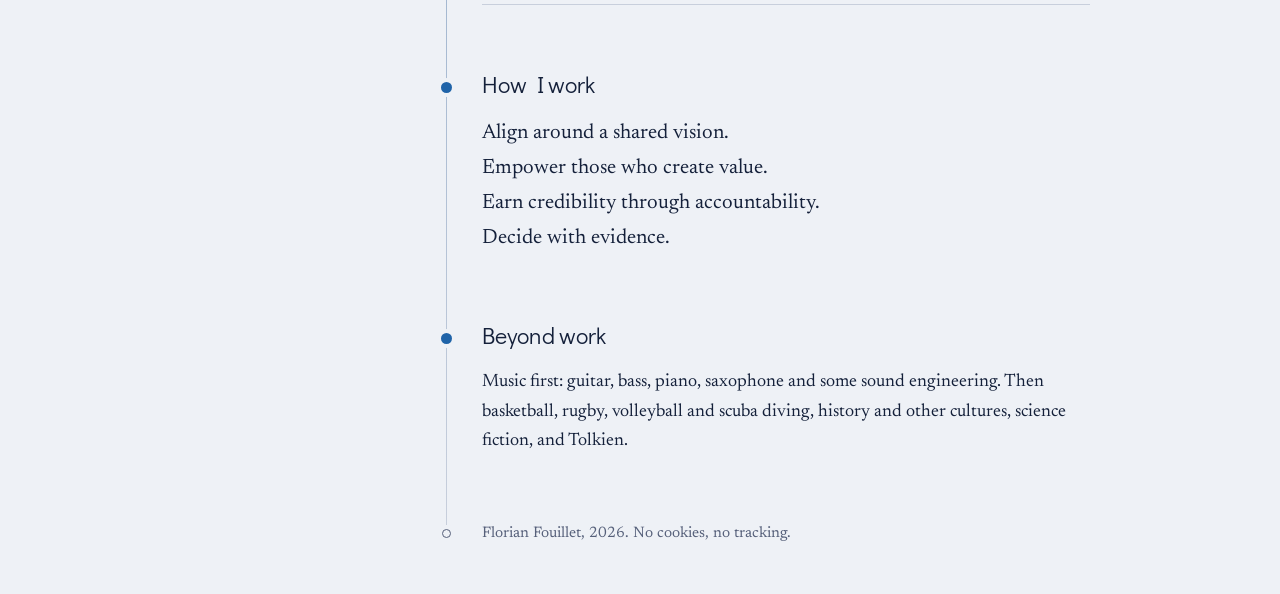
==== commit e72652ad: "v1.2: a welcome, the Bio as a story, Flopedia told in full (Flo's text, approved 2026-11-04) index.h" ====
--- a/index.html
+++ b/index.html
@@ -39,7 +39,8 @@
       <p class="known">Flo, to most people.</p>
     </div>
   </div>
-  <p class="lead">I lead R&amp;D on industrial communication at Schneider Electric, in Boston: the networks that let controllers, drives and devices on a factory floor exchange data in real time. Outside work, I build systems of AI agents, starting with my own second brain.</p>
+  <p class="lead">Hey there, I'm Florian, welcome to my page! It's a work in progress, and it will grow as I find the time. Here I want to share my path, what I do and what I'm passionate about. I'm not sure yet what shape it will take, so let's see.</p>
+  <p class="intro">By day I lead R&amp;D on industrial communication at Schneider Electric, in Boston: the networks that let controllers and devices exchange data in real time, from the factory floor to the cloud. Outside work I build systems of AI agents, starting with my own second brain, and I'm passionate about (too) many other things that I hope to share here over time.</p>
   <nav class="links" aria-label="Elsewhere">
     <a href="https://www.linkedin.com/in/florianfouillet/">LinkedIn</a>
     <a href="https://github.com/FlorianFouillet">GitHub</a>
@@ -51,11 +52,10 @@
 
 <section id="bio" aria-labelledby="bio-h">
   <h2 id="bio-h"><span class="node" aria-hidden="true"></span>Bio</h2>
-  <p>I have spent eight years in Schneider Electric's Industrial Automation business. I started by writing firmware, then built and led the connectivity R&amp;D team, and today I run, from the CTO Office, the program behind its next generation of open, real-time industrial networks: OPC UA FX over Time-Sensitive Networking.</p>
-  <p>The direction I am working toward is a converged, deterministic network that AI agents help configure, diagnose and operate. I sit on the OPC Foundation's Field Level Communication steering committee and its Marketing Control Board.</p>
-  <p>I am originally from France. I did my undergrad and Master in Angers, France. I then moved to Hong Kong at 22 to pursue my studies with a second Master in Engineering Management. After coming to france a short time my goal was to move to the US and especially Boston.</p>
-  <p>After 6 months of research in parallel of my studies I found my first full time opportunityat Schneider Electric in Boston. For one year I developed Embedded firmware in an R&D team specialized in Ethernet Communication. </p>
-  <p>My journey then took me to Nice, France, where I continued my work in industrial communication and connectivity, before returning to Boston in 2021.</p>
+  <p>I work in the CTO Office of Schneider Electric's Industrial Automation business, where I am an R&amp;D program director. I lead a team of network and connectivity experts building the system functions behind its next generation of open, real-time industrial networks: OPC UA FX over Time-Sensitive Networking. The direction I am working toward is a converged, deterministic network that AI agents help configure, diagnose and operate. I also sit on the OPC Foundation's Field Level Communication steering committee and its Marketing Control Board.</p>
+  <p>I grew up in Angers, in the west of France, and studied there at ESEO: a bachelor's in electrical engineering with a major in maths and physics, then a master's in embedded software engineering. At 22 I moved to Hong Kong for a second master's, in engineering management. Hong Kong showed me that living abroad is exciting, and not that hard. It is also where I had my first look at machine learning, in a class on neural networks, back in 2016.</p>
+  <p>By the time I got back to France, my mind was made up: the next chapter would be in the US, in Boston. Easier said than done, but after six months of searching alongside my studies, I started at Schneider Electric in Boston in 2018, writing embedded firmware in C on real-time operating systems like VxWorks, in an R&amp;D team specialized in Ethernet communication.</p>
+  <p>A year later my visa was about to run out, so I moved to Nice, in the south of France, and kept developing network protocols for industry while I waited for a new one (and for COVID to end). I came back to Boston in 2021 and went from senior engineer to product owner, then to the program director role I hold today.</p>
 </section>
 
 <section id="work" aria-labelledby="work-h">
@@ -121,16 +121,31 @@
 
   <article class="project">
     <h3><a href="https://flopedia.app/">Flopedia</a></h3>
-    <p>Flopedia is my second brain, and the system I built around it. My notes live in Obsidian, in my own Google Drive. Around them, a set of AI agents does the work a good assistant would: they file what I capture, compile what I read into a wiki kept apart from my own writing, check it every week, and tell me when something needs me.</p>
+    <p>Flopedia is my second brain, and the system I built around it. It's an idea that marinated for a long time, where several threads of thought meet.</p>
     <figure class="map">
       <img src="/flopedia-map.svg" width="720" height="400" alt="A brain drawn as two constellations, gold on the left for my notes and blue on the right for the wiki, circled by an orbit of projects with small moons for their scheduled tasks.">
-      <figcaption>The map at the heart of the Visor: my notes on the left, the agents' wiki on the right, my projects in orbit with their scheduled tasks. Names left out.</figcaption>
+      <figcaption>My two brains: my notes on the left, the agents' wiki on the right, my projects in orbit with their scheduled tasks as moons. It's the map at the heart of the Visor, names left out.</figcaption>
     </figure>
-    <p>Our parents kept their lives in binders: the car invoice, the lease, the pay slips, the diplomas, the medical records, the warranty for the washing machine. We went paperless, but the paper trail never went away. It just scattered across inboxes, apps and download folders, and that trail holds a surprising amount of information about a life. Put it in one data layer where every document has a place and a consistent meaning, and any agent, today's or next year's, can answer what you would otherwise dig for: when the warranty ends, what you paid for the roof, where last year's tax return is. Meaning that lives with the data, rather than in one app's memory, is what makes it useful to every tool you use after.</p>
-    <p>So the goal is not a personal assistant that answers questions. It is a system that learns to understand me over time: my interests, the way I write, the people I work with, the projects I care about. It finds documents and classifies them, drafts in my voice, and keeps the context I would otherwise repeat in every chat.</p>
-    <p>Each project has its own folder, its own rules and its own context, and that context lives in my data layer, not inside Claude or ChatGPT. Models change every few months; my data, my rules and their history stay mine, and any agent I trust can pick them up.</p>
-    <p>Two pieces that I built hold it together. The <strong>Engine</strong> is an always-on service running on my own server that mirrors my data layer, keeps a history of every change and who made it, and gives agents a few narrow, logged ways to read and write. The <strong>Visor</strong> is the page I open on any device to see what ran, what needs me, and to read and edit my notes. Every change is logged; what is private stays private.</p>
-    <p class="aside">More to come: a map of how my notes connect, agents that work while I am away, and some of it published here.</p>
+
+    <h4>A data layer of my own</h4>
+    <p>Our parents kept their lives in binders: the car invoice, the lease, the pay slips, the diplomas, the warranty for the washing machine. We went paperless, but the paper trail never went away; it just scattered across inboxes, apps and download folders. I started building my own data layer in 2018, in Google Drive: an architecture that fits me, saves and backups, and everything reachable from anywhere. It changed my young adult life. Being a very organized person, I still get a small kick every time an invoice, a statement or a tax return lands in its place.</p>
+    <p>Over the years I wanted more unification. My documents were in order, but my notes and to-dos lived somewhere else, and so did my growing number of AI projects. A Claude project (or a GPT, or a Gem) has its own instructions, memory and files, which is great, but what it learns stays inside it: hard to share between tools, and not really mine. So I imagined one data layer for all of it, my documents, my notes and my projects. Each project gets a folder in my Drive, and each Claude project points to it. Models change every few months; my data, my rules and their history stay, and any agent I trust can pick them up.</p>
+    <p>But as soon as several agents share one data layer, it needs rules, just like a team does. So I wrote a manual at the root of my Drive: how everything is organized, and for each kind of agent (a project chat, a scheduled task) what it may read and where it may write. Every folder has its own README that says what belongs in it. The agents also get a folder of their own, _AI, with their task prompts and the list of decisions, numbered, one per line, so no one has to remember why things are the way they are. Agents propose, I decide. And every change an agent makes gets a line in a log, so I always know who did what.</p>
+
+    <h4>Notes that connect</h4>
+    <p>Notes mattered most to me. I used Google Keep for years: it's simple and fast, a new note in a few seconds, but it gets hard to manage once notes grow longer and more numerous. I wanted notes that connect to each other, a bit like neurons making connections between ideas. That is the idea behind Flopedia and this "second brain". So I gave my notes their own place in the data layer, as Markdown files linked the way Obsidian does it (I have since replaced the editor with my own, but more on that another time).</p>
+    <p>I write; agents polish (grammar, clearer sentences, my own voice kept) and suggest links between notes. The ideas and the reflection have to come from me. My notes are how I think, and putting things down on (virtual) paper helps me go further and build more complex ideas.</p>
+
+    <h4>Two brains</h4>
+    <p>Then I came across Andrej Karpathy's <a href="https://gist.github.com/karpathy/442a6bf555914893e9891c11519de94f">LLM Wiki</a>: an LLM that compiles what you read into a wiki it maintains itself. It's a bit different from what I had, but it gave me the two halves you see in the map at the top. On the left, in gold, is my brain: my notes, my documents and my projects, everything that comes from me. On the right, in blue, is the AI brain: when I read an article, a paper or a book, an agent can go through all of it and file what it says in a wiki of its own, linked to the rest. Agents write the wiki, I read it, and it never speaks for me. Around both, my projects are in orbit, and the small moons are their scheduled tasks.</p>
+
+    <h4>The Engine and the Visor</h4>
+    <p>To hold it together I built two pieces. The <strong>Engine</strong> runs on my own server. It keeps a read-only copy of my data layer, so many agents can read at the same time without stepping on each other, and each one only reaches what it is allowed to. It keeps a history of every change and who made it, runs scheduled scripts that check the system's health, and gives agents a few simple primitives through MCP: search, read a file, see what ran, add a line to a log, record a decision. It is purely mechanical: it never calls a model.</p>
+    <p>The <strong>Visor</strong> is the page I open on any device, phone included. It shows the map at the top, what ran, what needs me, my to-dos and what's coming up, and it is where I read and edit my notes. It also captures: anything I type, or share to it from another app on my phone, lands in an inbox, and an agent sorts it into the right place.</p>
+
+    <h4>More and more autonomous</h4>
+    <p>Each project now has its own folder, rules and resources, and its own scheduled tasks that run while I'm away: one sorts the inbox, one checks the wiki every week, one gathers each day's log. Every run reports back, and when something needs me, it shows up in the Visor with a link to the right chat. The rules stay the same: agents propose, I decide; every change is logged; what is private stays private.</p>
+    <p class="aside">More to come: a map of how my notes connect, and some of my notes published here.</p>
   </article>
 
   <article class="project">
@@ -170,7 +185,7 @@
     <dt>Aurélien Barrau</dt>
     <dd>
       <p>An astrophysicist and a philosopher, and both sides interest me. His lectures on special and general relativity are among the best I know: rigorous on the physics and the mathematics, and full of the history and philosophy behind them.</p>
-      <p>He is also one of the clearest voices on where our way of living is heading. For him the climate is a symptom, not the main problem: even with a stable climate, life on Earth would still be collapsing, through pesticides, shrinking wild spaces and the loss of most wild animals in a few decades. What drives it is an economy built on endless growth, and technology that keeps speeding it up. That is why we says unlimited clean energy would not save us: it would only let us go faster in the same direction and push further past the planet's limits. The question, for him, is not how much energy we produce but what we do with it, and he calls for a political, poetic and philosophical change of course.</p>
+      <p>He is also one of the clearest voices on where our way of living is heading. For him the climate is a symptom, not the main problem: even with a stable climate, life on Earth would still be collapsing, through pesticides, shrinking wild spaces and the loss of most wild animals in a few decades. What drives it is an economy built on endless growth, and technology that keeps speeding it up. That is why he says unlimited clean energy would not save us: it would only let us go faster in the same direction and push further past the planet's limits. The question, for him, is not how much energy we produce but what we do with it, and he calls for a political, poetic and philosophical change of course.</p>
     </dd>
   </dl>
 </section>
--- a/style.css
+++ b/style.css
@@ -352,3 +352,15 @@
   .when { padding-top: 0; }
   .tenets li { font-size: 1.15rem; }
 }
+
+/* v1.2: the hero's second paragraph, and the Flopedia story's sub-heads */
+
+.hero .intro { max-width: 38em; margin: 0 0 1.6rem; }
+.project h4 {
+  font-family: var(--display);
+  font-weight: 400;
+  font-size: 1.08rem;
+  word-spacing: -0.04em;
+  color: var(--text);
+  margin: 1.9rem 0 0.45rem;
+}
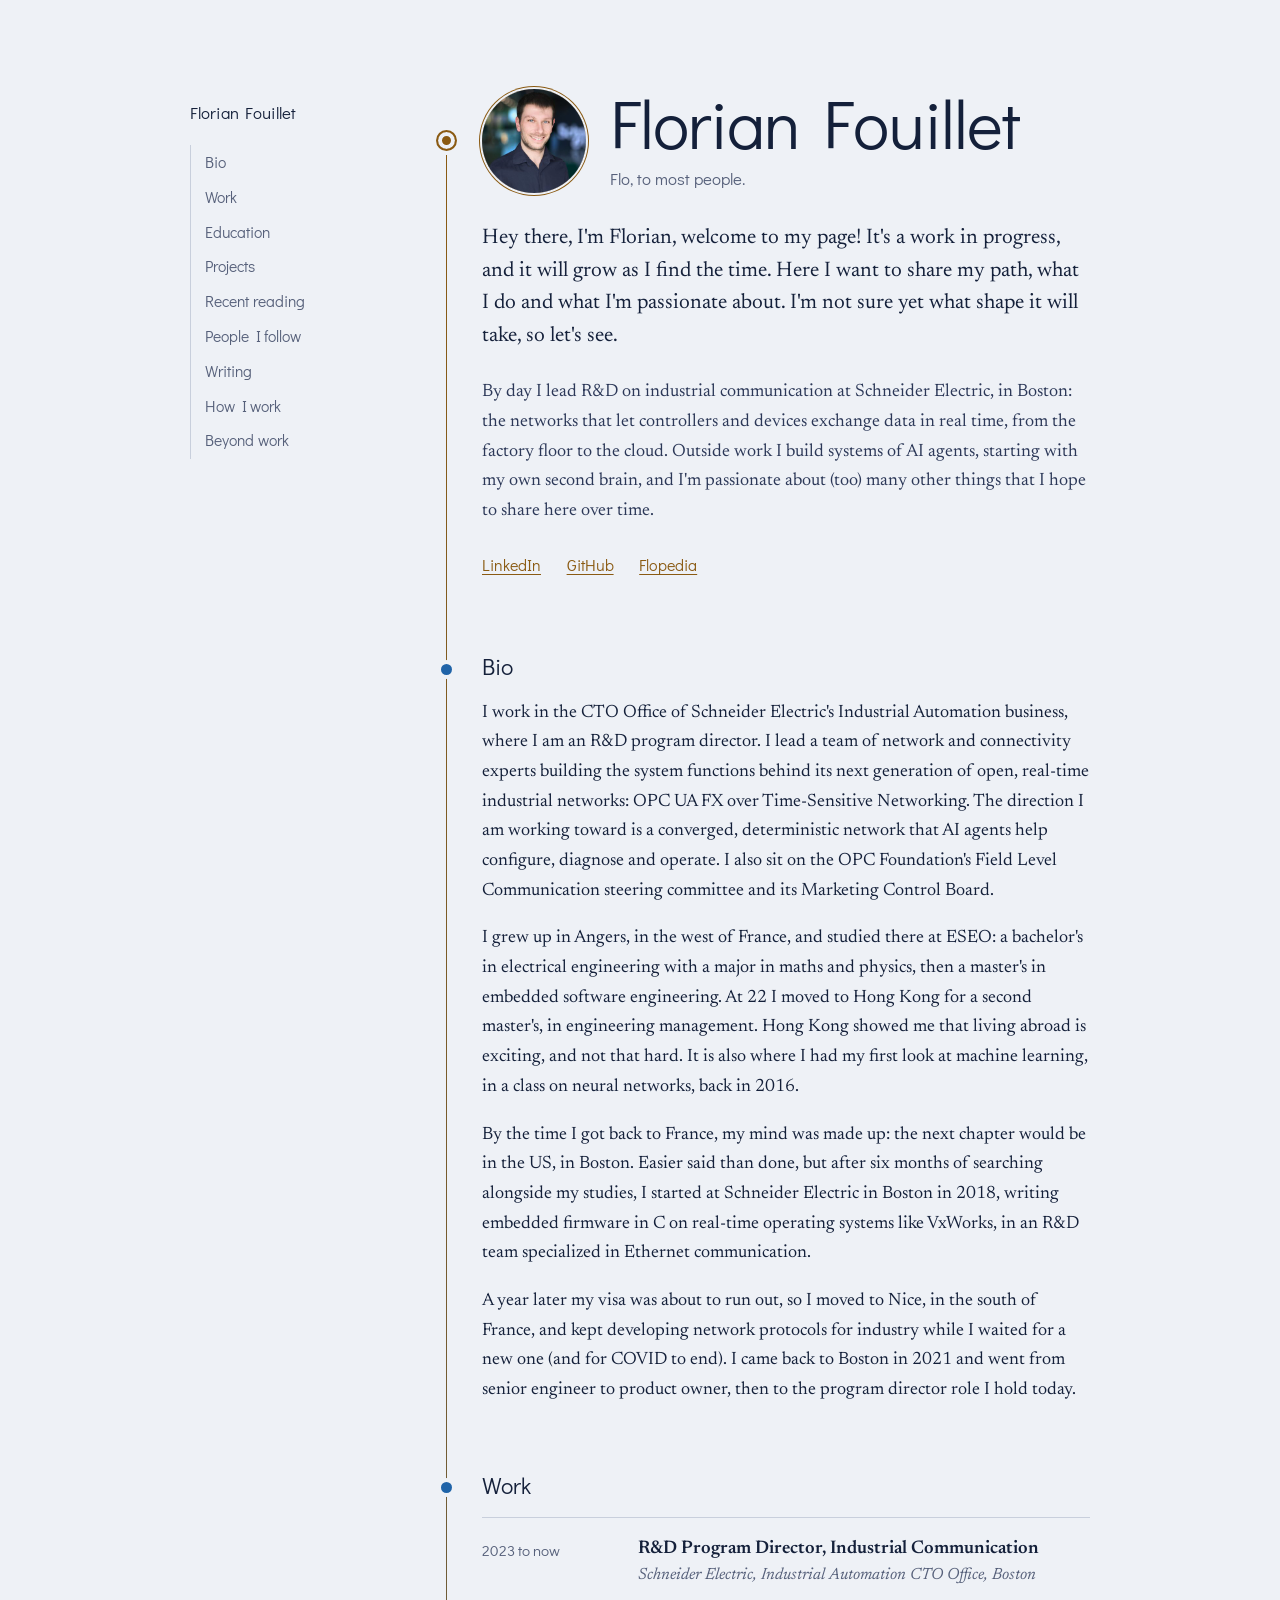
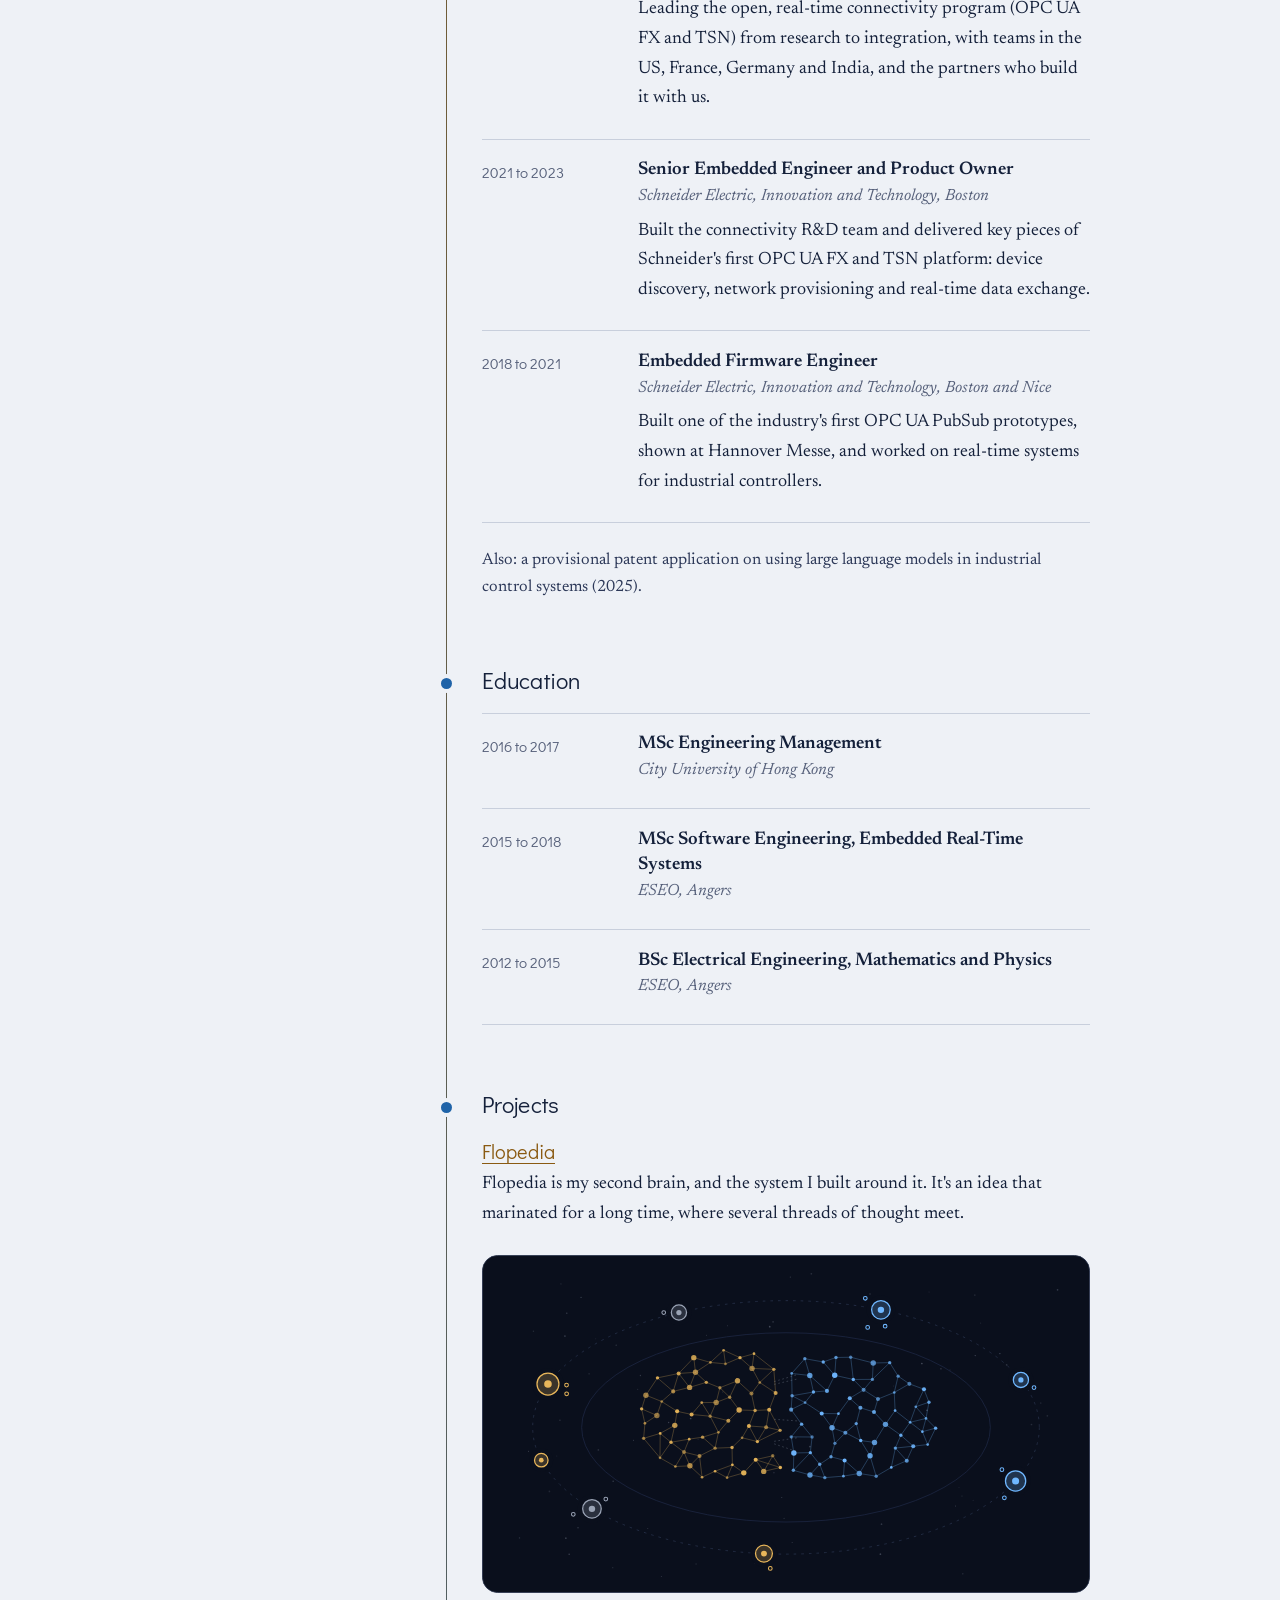
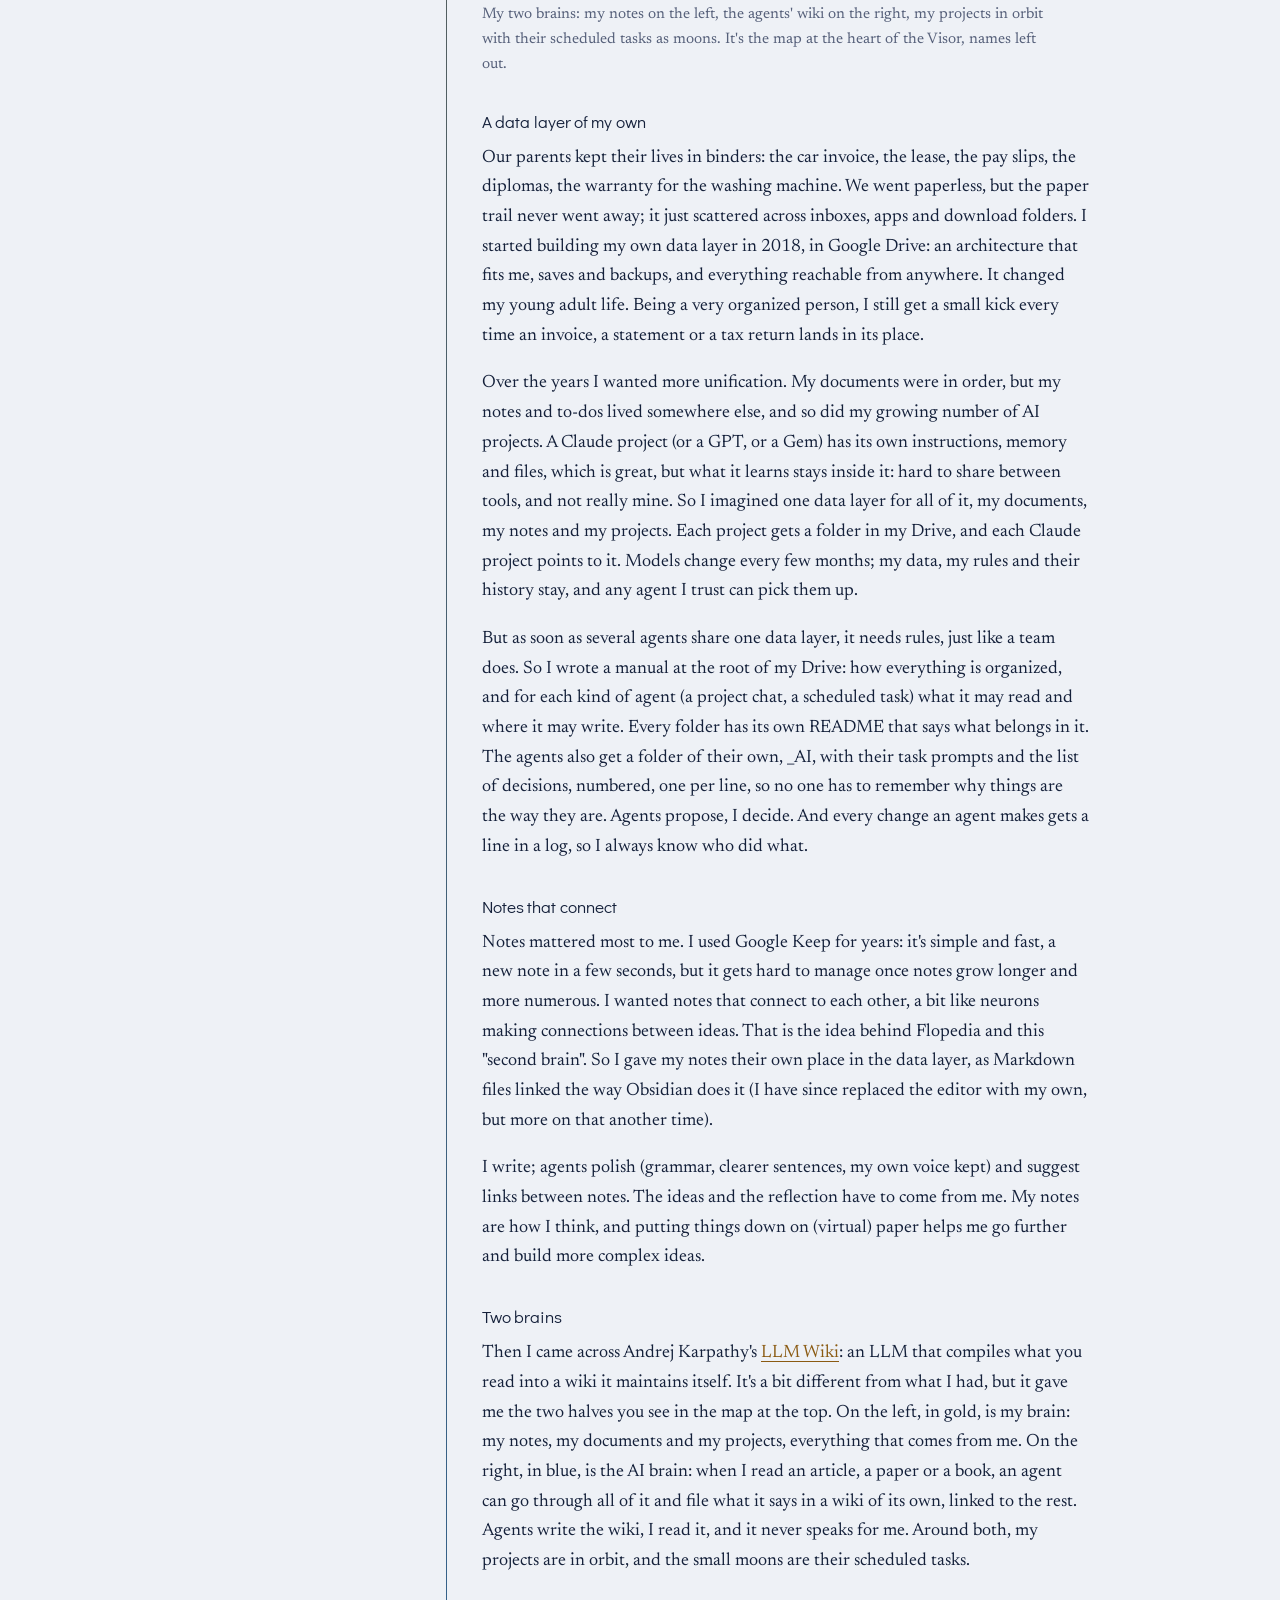
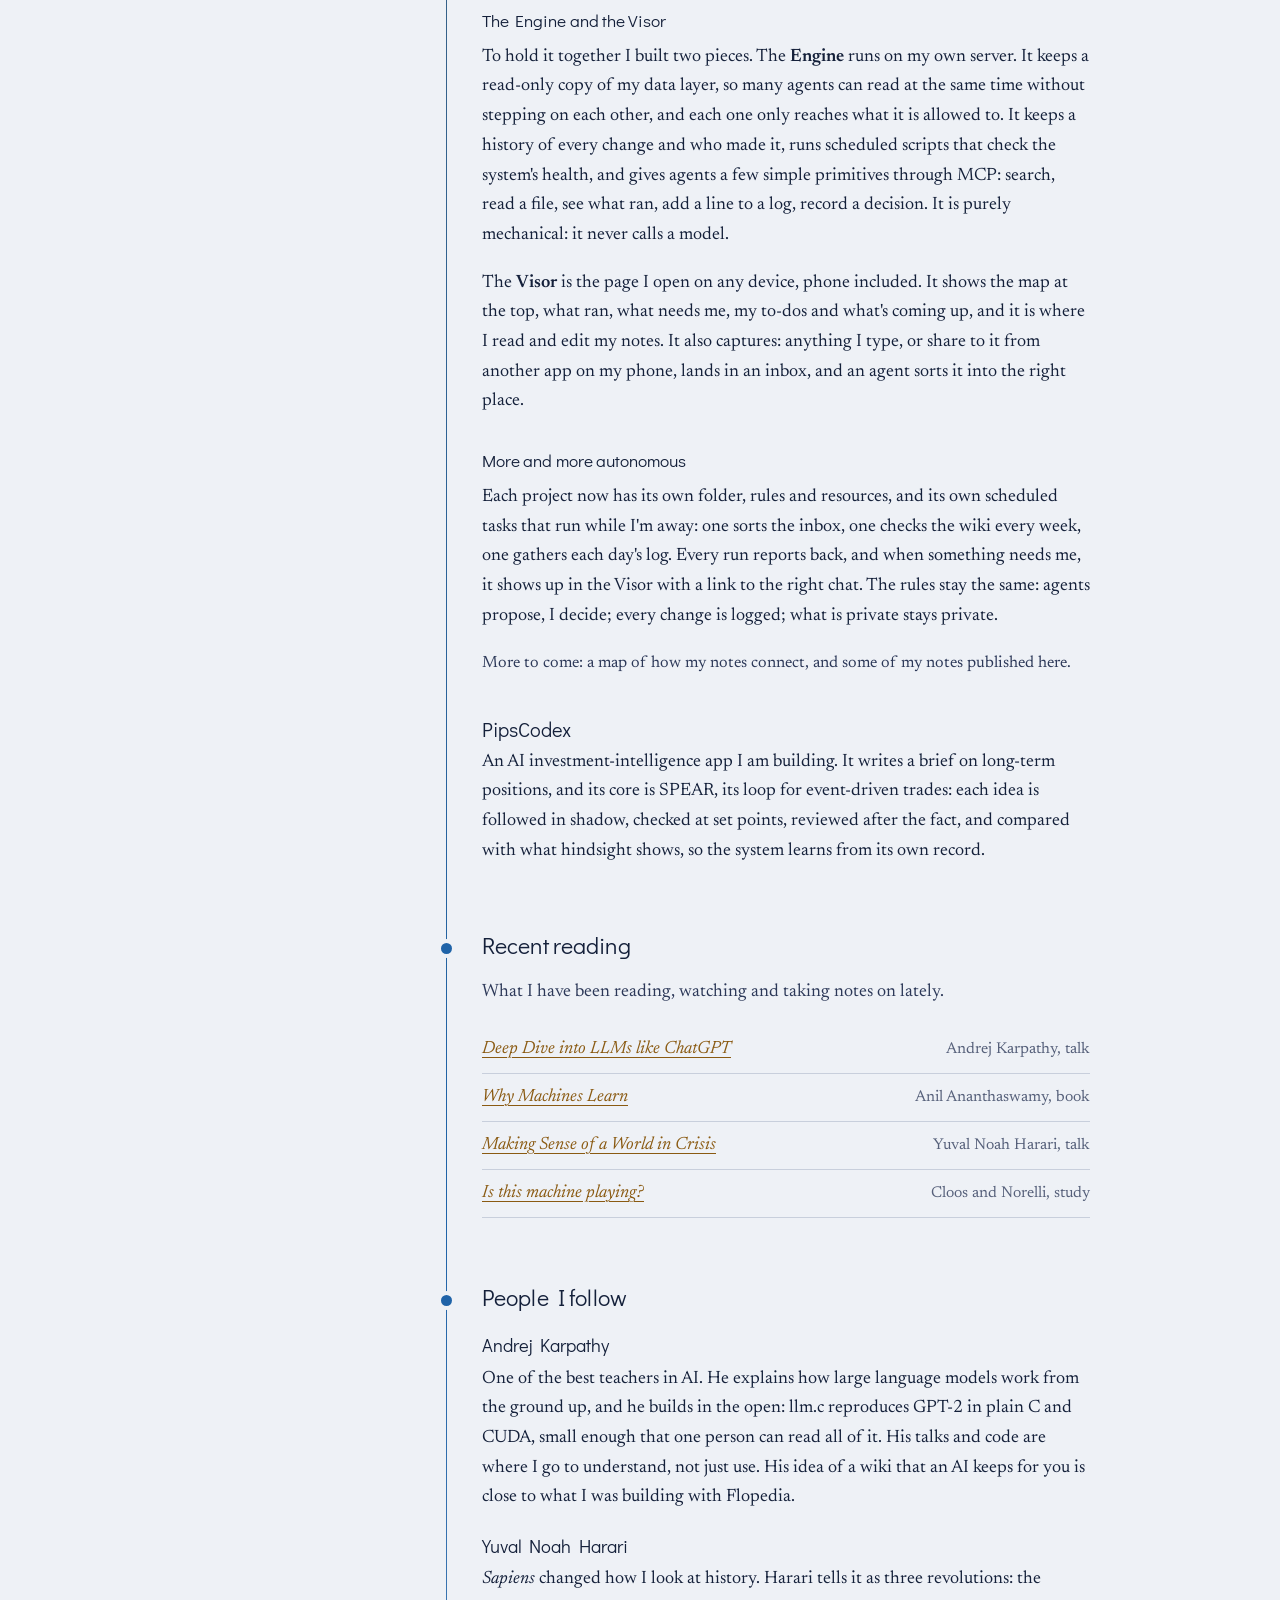
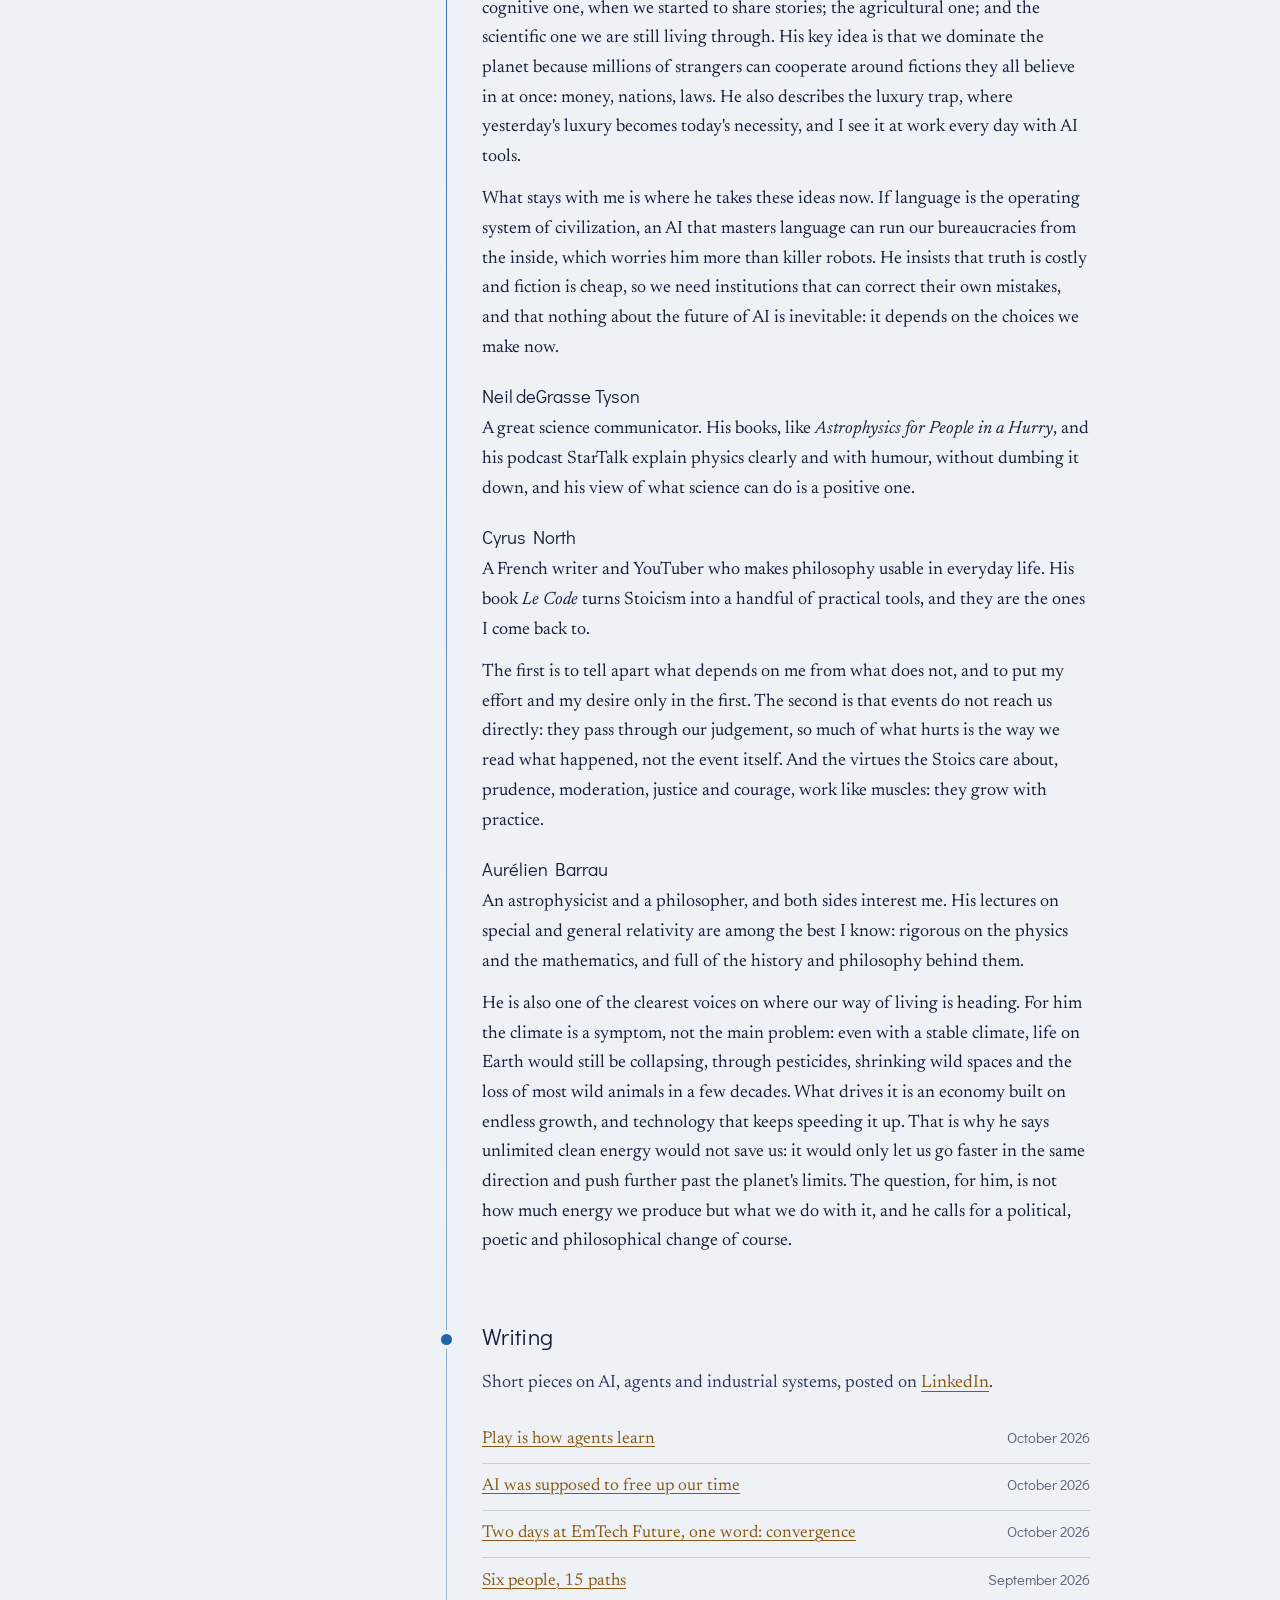
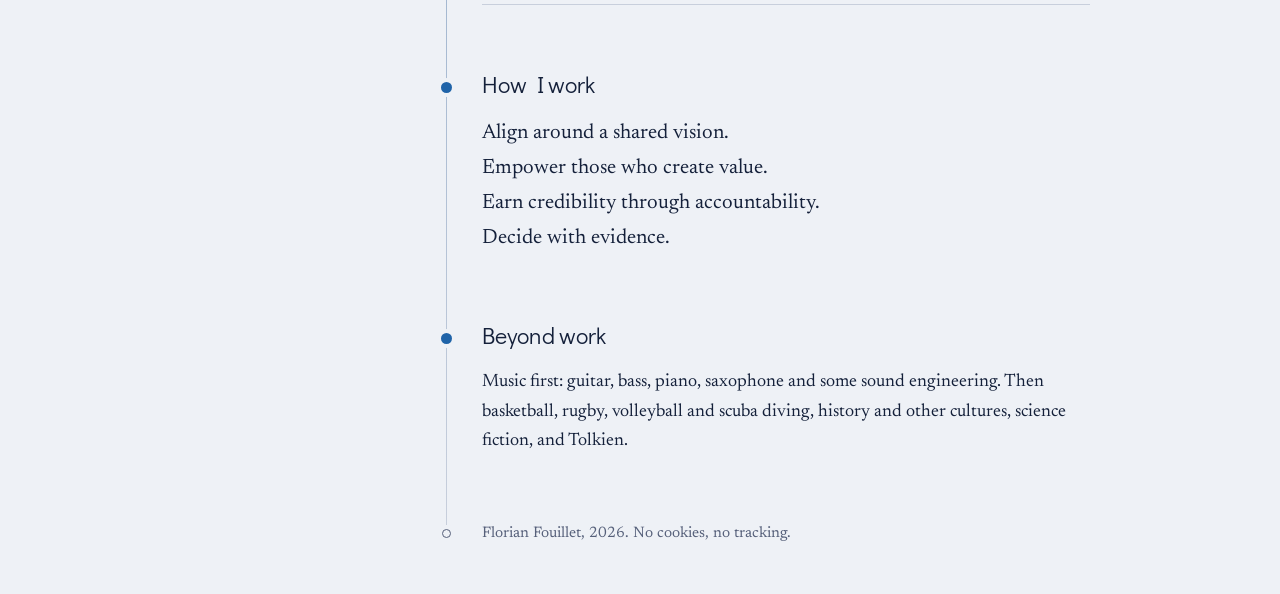
==== commit adbb466b: "Recent reading: each item links to its source, in a new tab (Flo, 2026-11-04) Karpathy's and Harari'" ====
--- a/index.html
+++ b/index.html
@@ -42,9 +42,9 @@
   <p class="lead">Hey there, I'm Florian, welcome to my page! It's a work in progress, and it will grow as I find the time. Here I want to share my path, what I do and what I'm passionate about. I'm not sure yet what shape it will take, so let's see.</p>
   <p class="intro">By day I lead R&amp;D on industrial communication at Schneider Electric, in Boston: the networks that let controllers and devices exchange data in real time, from the factory floor to the cloud. Outside work I build systems of AI agents, starting with my own second brain, and I'm passionate about (too) many other things that I hope to share here over time.</p>
   <nav class="links" aria-label="Elsewhere">
-    <a href="https://www.linkedin.com/in/florianfouillet/">LinkedIn</a>
-    <a href="https://github.com/FlorianFouillet">GitHub</a>
-    <a href="https://flopedia.app/">Flopedia</a>
+    <a href="https://www.linkedin.com/in/florianfouillet/" target="_blank" rel="noopener">LinkedIn</a>
+    <a href="https://github.com/FlorianFouillet" target="_blank" rel="noopener">GitHub</a>
+    <a href="https://flopedia.app/" target="_blank" rel="noopener">Flopedia</a>
   </nav>
 </header>
 
@@ -120,7 +120,7 @@
   <h2 id="projects-h"><span class="node" aria-hidden="true"></span>Projects</h2>
 
   <article class="project">
-    <h3><a href="https://flopedia.app/">Flopedia</a></h3>
+    <h3><a href="https://flopedia.app/" target="_blank" rel="noopener">Flopedia</a></h3>
     <p>Flopedia is my second brain, and the system I built around it. It's an idea that marinated for a long time, where several threads of thought meet.</p>
     <figure class="map">
       <img src="/flopedia-map.svg" width="720" height="400" alt="A brain drawn as two constellations, gold on the left for my notes and blue on the right for the wiki, circled by an orbit of projects with small moons for their scheduled tasks.">
@@ -137,7 +137,7 @@
     <p>I write; agents polish (grammar, clearer sentences, my own voice kept) and suggest links between notes. The ideas and the reflection have to come from me. My notes are how I think, and putting things down on (virtual) paper helps me go further and build more complex ideas.</p>
 
     <h4>Two brains</h4>
-    <p>Then I came across Andrej Karpathy's <a href="https://gist.github.com/karpathy/442a6bf555914893e9891c11519de94f">LLM Wiki</a>: an LLM that compiles what you read into a wiki it maintains itself. It's a bit different from what I had, but it gave me the two halves you see in the map at the top. On the left, in gold, is my brain: my notes, my documents and my projects, everything that comes from me. On the right, in blue, is the AI brain: when I read an article, a paper or a book, an agent can go through all of it and file what it says in a wiki of its own, linked to the rest. Agents write the wiki, I read it, and it never speaks for me. Around both, my projects are in orbit, and the small moons are their scheduled tasks.</p>
+    <p>Then I came across Andrej Karpathy's <a href="https://gist.github.com/karpathy/442a6bf555914893e9891c11519de94f" target="_blank" rel="noopener">LLM Wiki</a>: an LLM that compiles what you read into a wiki it maintains itself. It's a bit different from what I had, but it gave me the two halves you see in the map at the top. On the left, in gold, is my brain: my notes, my documents and my projects, everything that comes from me. On the right, in blue, is the AI brain: when I read an article, a paper or a book, an agent can go through all of it and file what it says in a wiki of its own, linked to the rest. Agents write the wiki, I read it, and it never speaks for me. Around both, my projects are in orbit, and the small moons are their scheduled tasks.</p>
 
     <h4>The Engine and the Visor</h4>
     <p>To hold it together I built two pieces. The <strong>Engine</strong> runs on my own server. It keeps a read-only copy of my data layer, so many agents can read at the same time without stepping on each other, and each one only reaches what it is allowed to. It keeps a history of every change and who made it, runs scheduled scripts that check the system's health, and gives agents a few simple primitives through MCP: search, read a file, see what ran, add a line to a log, record a decision. It is purely mechanical: it never calls a model.</p>
@@ -158,10 +158,10 @@
   <h2 id="reading-h"><span class="node" aria-hidden="true"></span>Recent reading</h2>
   <p class="intro">What I have been reading, watching and taking notes on lately.</p>
   <ul class="shelf">
-    <li><cite>Deep Dive into LLMs like ChatGPT</cite><span class="by">Andrej Karpathy, talk</span></li>
-    <li><cite>Why Machines Learn</cite><span class="by">Anil Ananthaswamy, book</span></li>
-    <li><cite>Making Sense of a World in Crisis</cite><span class="by">Yuval Noah Harari, talk</span></li>
-    <li><cite>Is this machine playing?</cite><span class="by">Cloos and Norelli, study</span></li>
+    <li><cite><a href="https://www.youtube.com/watch?v=7xTGNNLPyMI" target="_blank" rel="noopener">Deep Dive into LLMs like ChatGPT</a></cite><span class="by">Andrej Karpathy, talk</span></li>
+    <li><cite><a href="https://anilananthaswamy.com/why-machines-learn" target="_blank" rel="noopener">Why Machines Learn</a></cite><span class="by">Anil Ananthaswamy, book</span></li>
+    <li><cite><a href="https://www.youtube.com/watch?v=5qIfC-fsxgM" target="_blank" rel="noopener">Making Sense of a World in Crisis</a></cite><span class="by">Yuval Noah Harari, talk</span></li>
+    <li><cite><a href="https://arxiv.org/abs/2610.07130" target="_blank" rel="noopener">Is this machine playing?</a></cite><span class="by">Cloos and Norelli, study</span></li>
   </ul>
 </section>
 
@@ -192,12 +192,12 @@
 
 <section id="writing" aria-labelledby="writing-h">
   <h2 id="writing-h"><span class="node" aria-hidden="true"></span>Writing</h2>
-  <p class="intro">Short pieces on AI, agents and industrial systems, posted on <a href="https://www.linkedin.com/in/florianfouillet/recent-activity/all/">LinkedIn</a>.</p>
+  <p class="intro">Short pieces on AI, agents and industrial systems, posted on <a href="https://www.linkedin.com/in/florianfouillet/recent-activity/all/" target="_blank" rel="noopener">LinkedIn</a>.</p>
   <ul class="posts">
-    <li><a class="title" href="https://www.linkedin.com/feed/update/urn:li:activity:7520839283637665792/">Play is how agents learn</a><span class="date"><time datetime="2026-10">October 2026</time></span></li>
-    <li><a class="title" href="https://www.linkedin.com/feed/update/urn:li:activity:7519027407173976064/">AI was supposed to free up our time</a><span class="date"><time datetime="2026-10">October 2026</time></span></li>
-    <li><a class="title" href="https://www.linkedin.com/feed/update/urn:li:activity:7511410227645136896/">Two days at EmTech Future, one word: convergence</a><span class="date"><time datetime="2026-10">October 2026</time></span></li>
-    <li><a class="title" href="https://www.linkedin.com/feed/update/urn:li:activity:7508905300775616513/">Six people, 15 paths</a><span class="date"><time datetime="2026-09">September 2026</time></span></li>
+    <li><a class="title" href="https://www.linkedin.com/feed/update/urn:li:activity:7520839283637665792/" target="_blank" rel="noopener">Play is how agents learn</a><span class="date"><time datetime="2026-10">October 2026</time></span></li>
+    <li><a class="title" href="https://www.linkedin.com/feed/update/urn:li:activity:7519027407173976064/" target="_blank" rel="noopener">AI was supposed to free up our time</a><span class="date"><time datetime="2026-10">October 2026</time></span></li>
+    <li><a class="title" href="https://www.linkedin.com/feed/update/urn:li:activity:7511410227645136896/" target="_blank" rel="noopener">Two days at EmTech Future, one word: convergence</a><span class="date"><time datetime="2026-10">October 2026</time></span></li>
+    <li><a class="title" href="https://www.linkedin.com/feed/update/urn:li:activity:7508905300775616513/" target="_blank" rel="noopener">Six people, 15 paths</a><span class="date"><time datetime="2026-09">September 2026</time></span></li>
   </ul>
 </section>
 
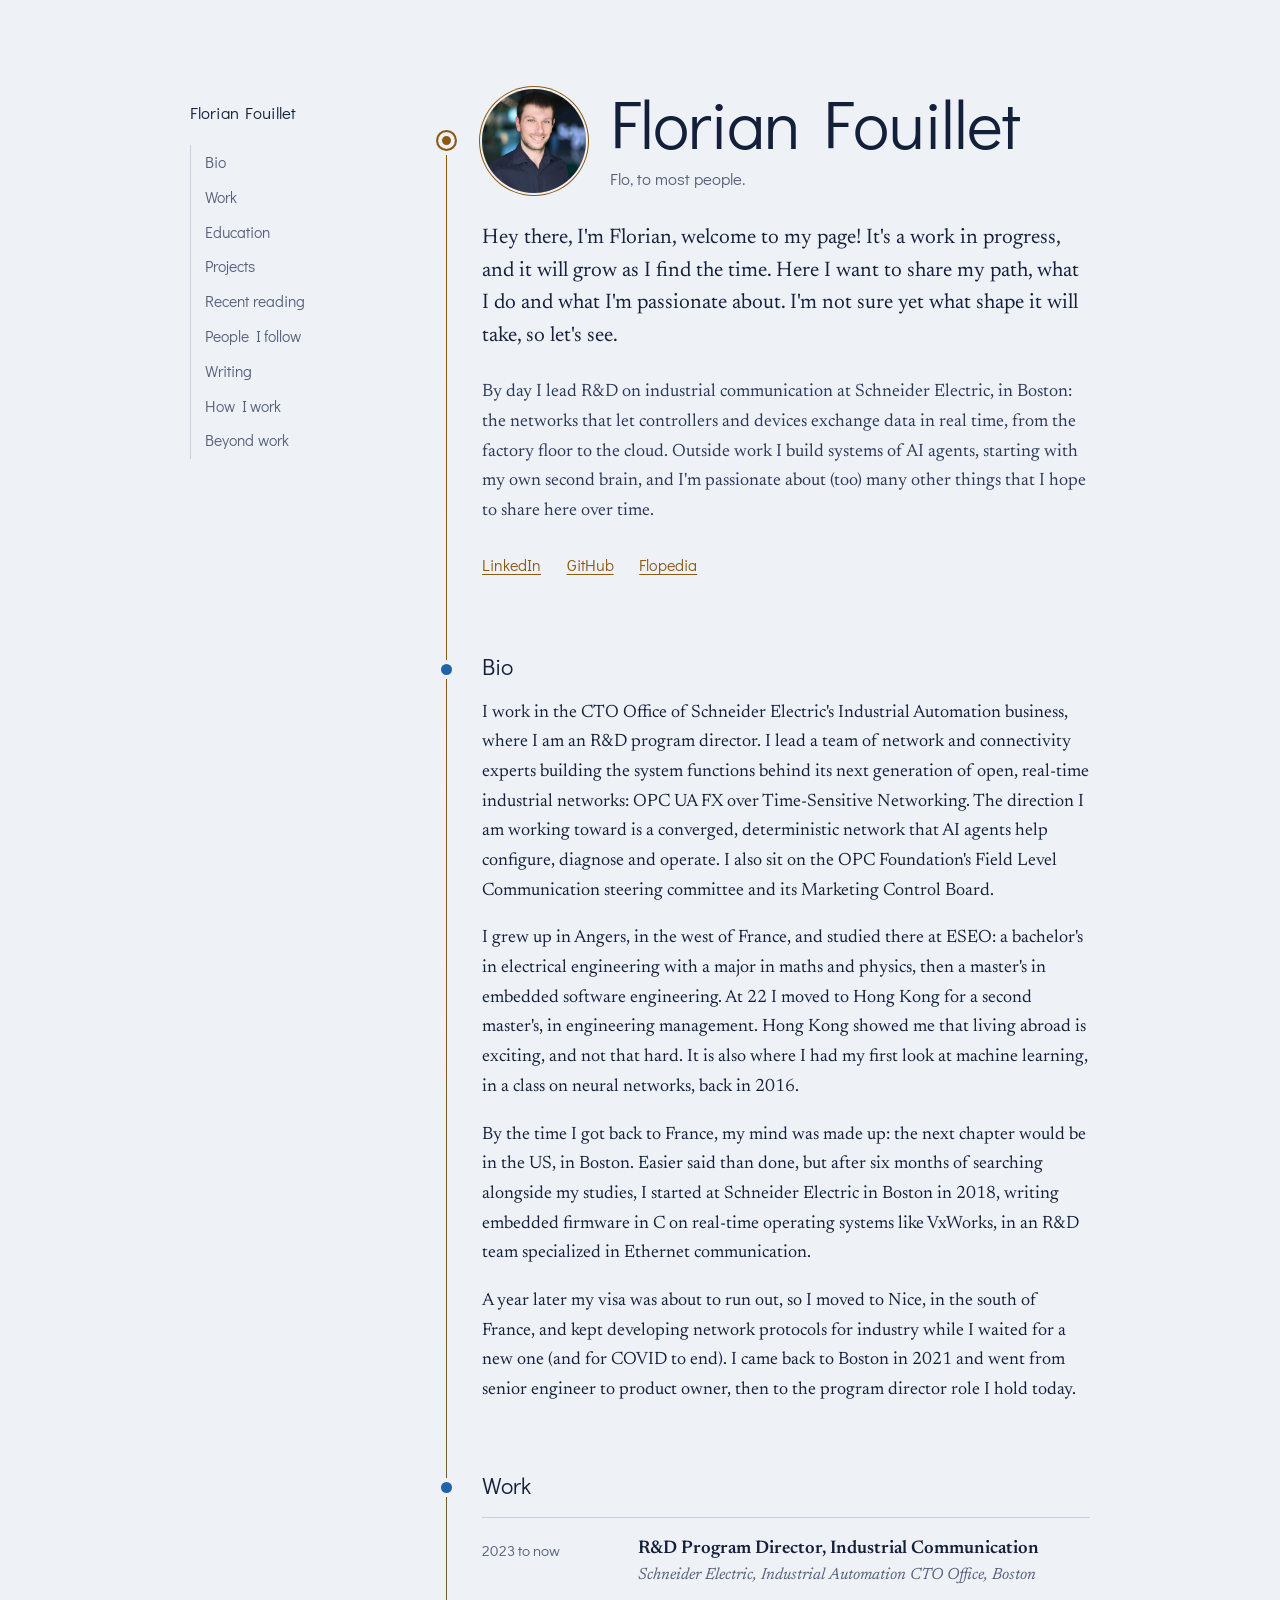
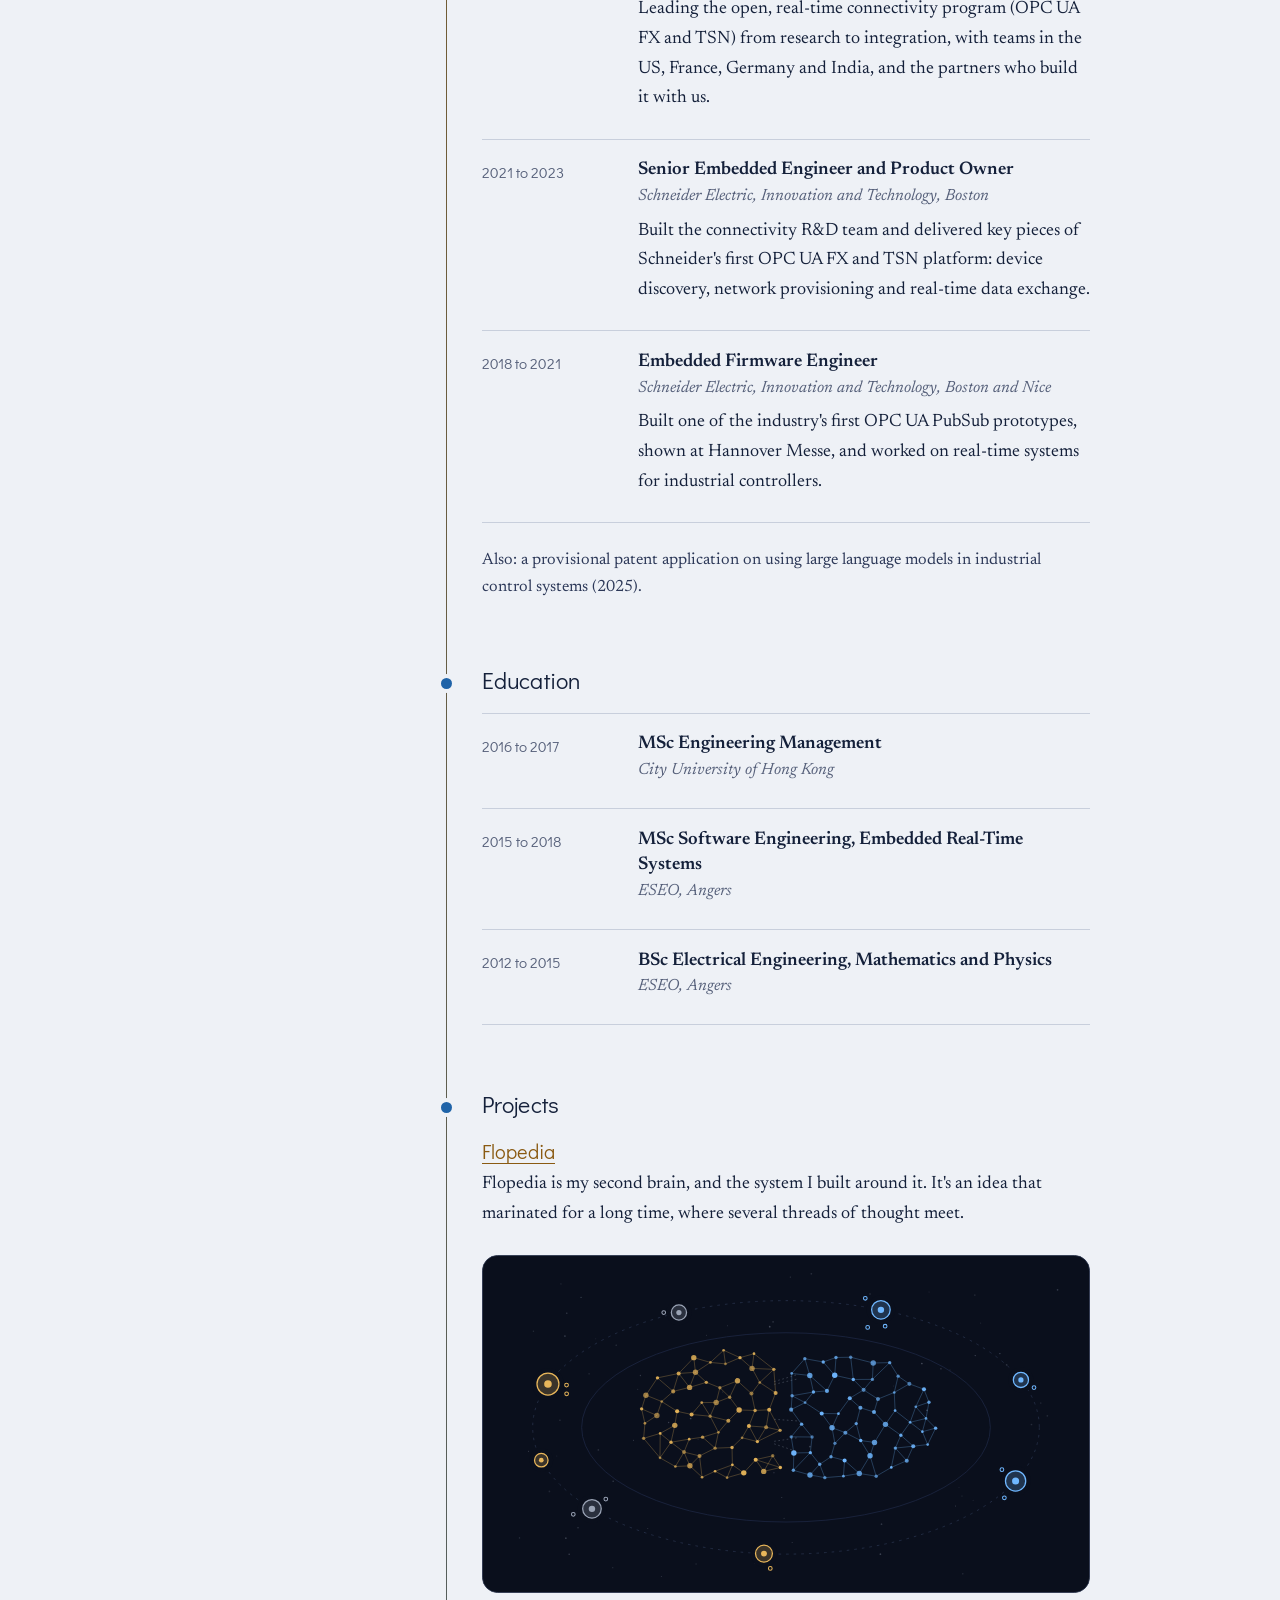
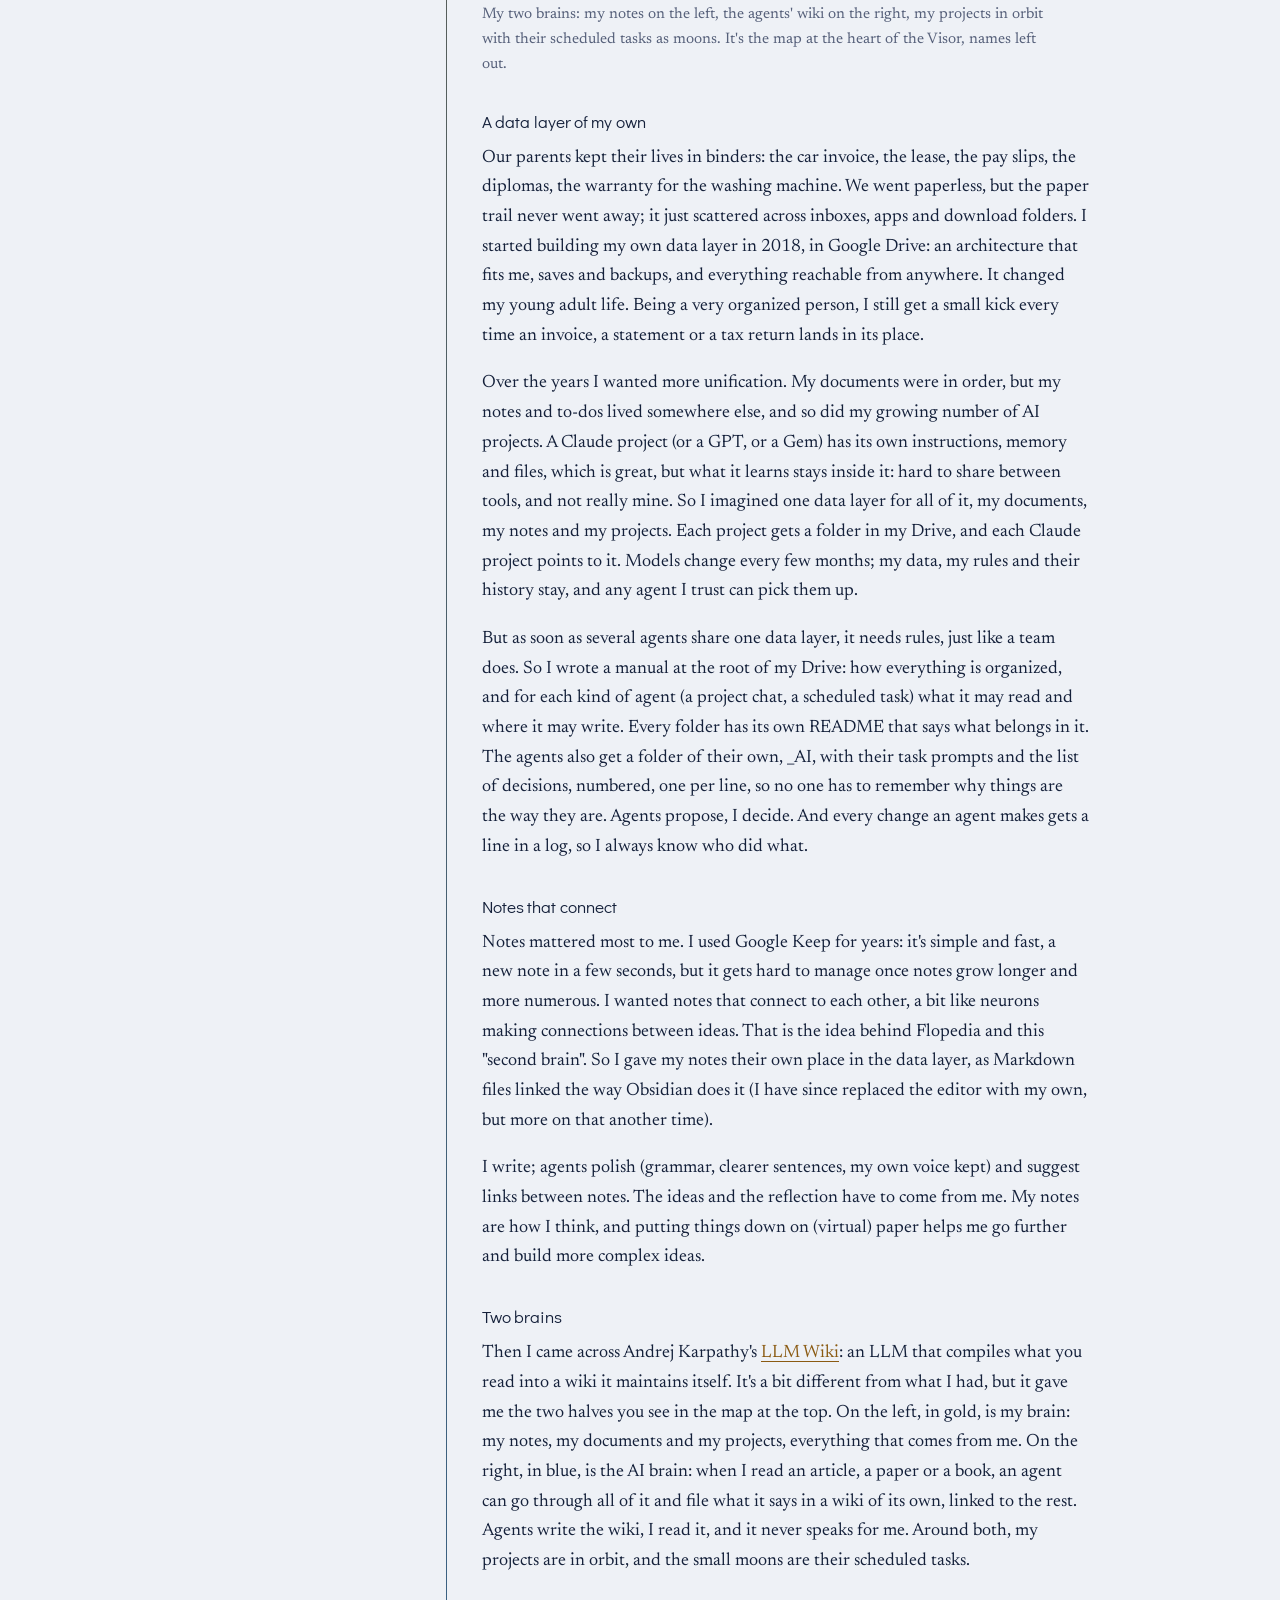
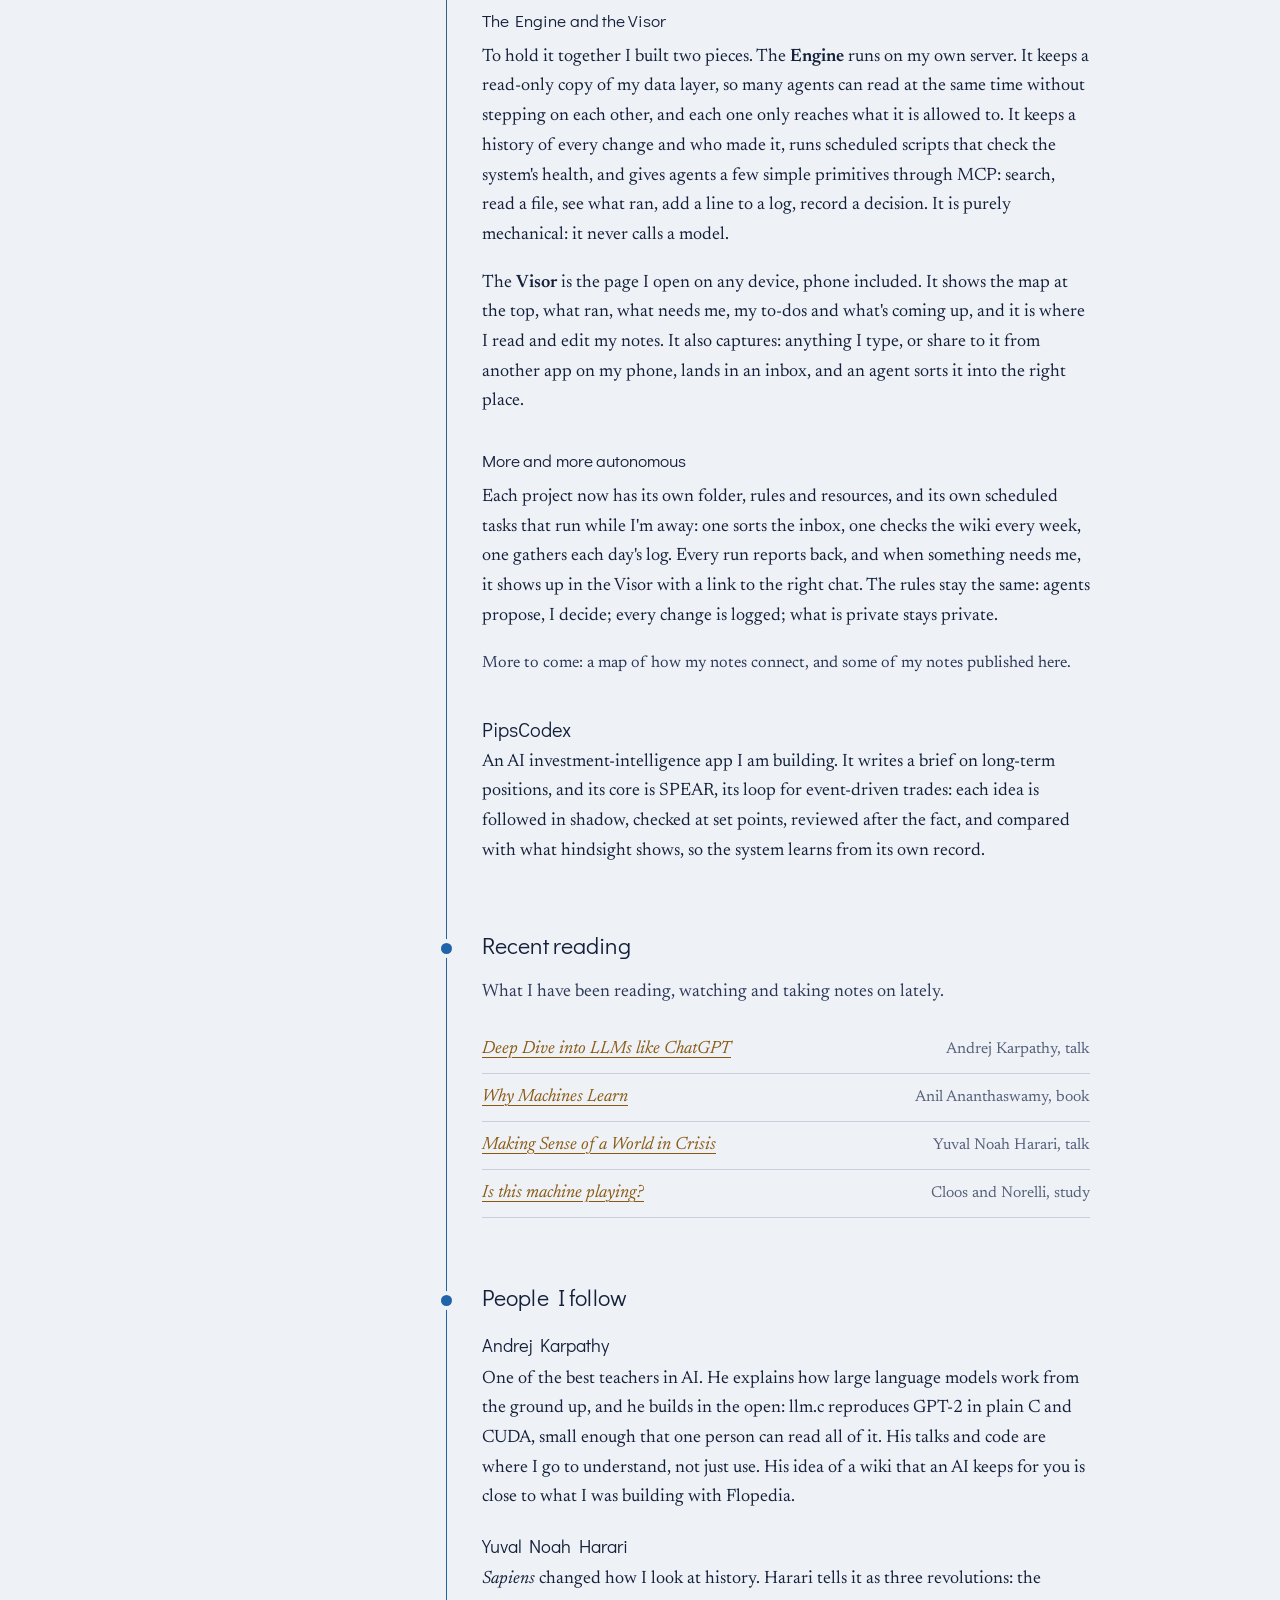
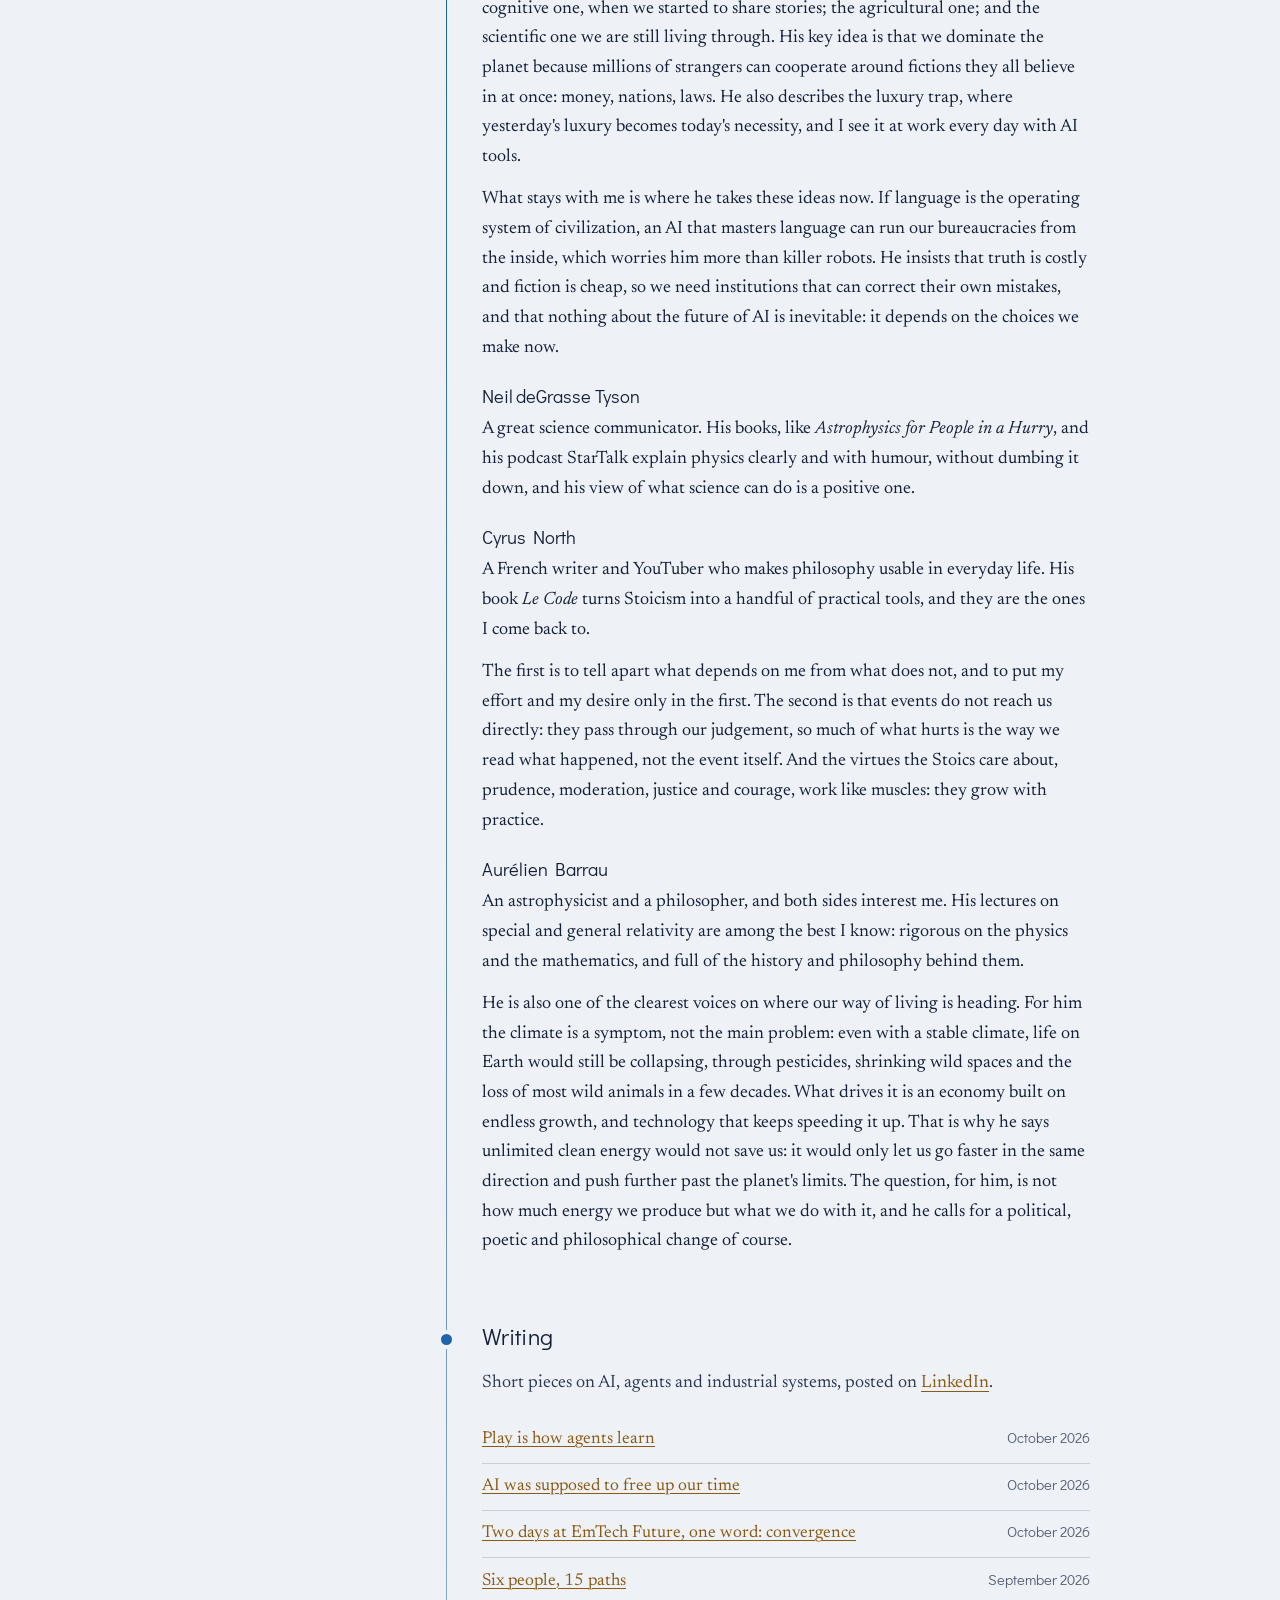
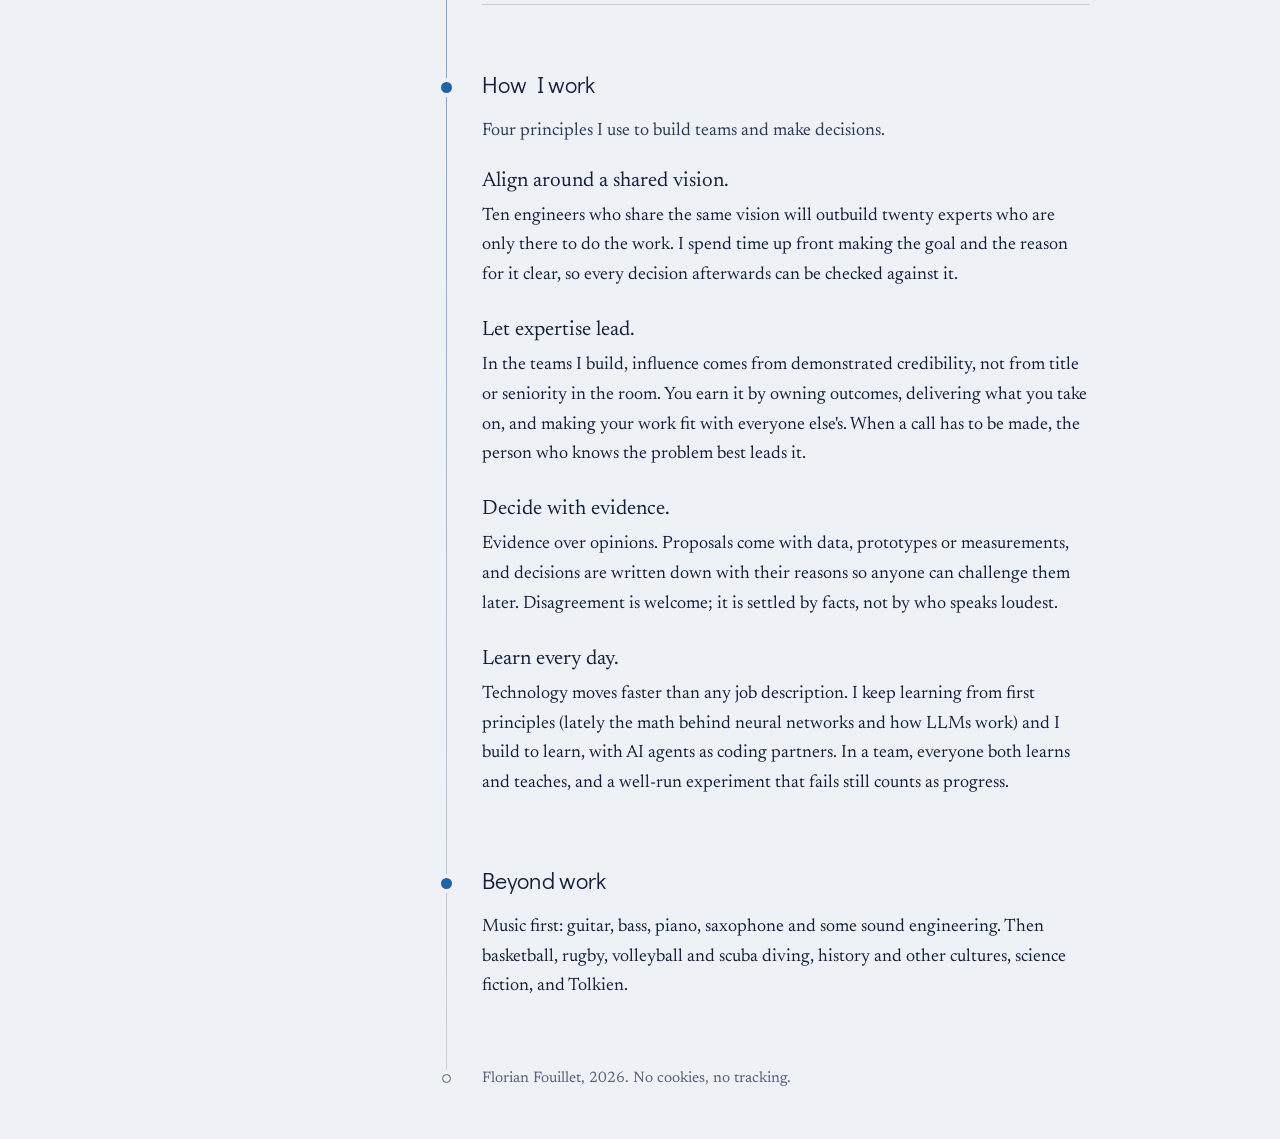
==== commit 19998754: "How I work: an intro line, and each of the four principles explained (Flo's text, 2026-11-05) The li" ====
--- a/index.html
+++ b/index.html
@@ -203,12 +203,25 @@
 
 <section id="how" aria-labelledby="how-h">
   <h2 id="how-h"><span class="node" aria-hidden="true"></span>How I work</h2>
-  <ul class="tenets">
-    <li>Align around a shared vision.</li>
-    <li>Empower those who create value.</li>
-    <li>Earn credibility through accountability.</li>
-    <li>Decide with evidence.</li>
-  </ul>
+  <p class="intro">Four principles I use to build teams and make decisions.</p>
+  <ol class="tenets">
+    <li>
+      <h3>Align around a shared vision.</h3>
+      <p>Ten engineers who share the same vision will outbuild twenty experts who are only there to do the work. I spend time up front making the goal and the reason for it clear, so every decision afterwards can be checked against it.</p>
+    </li>
+    <li>
+      <h3>Let expertise lead.</h3>
+      <p>In the teams I build, influence comes from demonstrated credibility, not from title or seniority in the room. You earn it by owning outcomes, delivering what you take on, and making your work fit with everyone else's. When a call has to be made, the person who knows the problem best leads it.</p>
+    </li>
+    <li>
+      <h3>Decide with evidence.</h3>
+      <p>Evidence over opinions. Proposals come with data, prototypes or measurements, and decisions are written down with their reasons so anyone can challenge them later. Disagreement is welcome; it is settled by facts, not by who speaks loudest.</p>
+    </li>
+    <li>
+      <h3>Learn every day.</h3>
+      <p>Technology moves faster than any job description. I keep learning from first principles (lately the math behind neural networks and how LLMs work) and I build to learn, with AI agents as coding partners. In a team, everyone both learns and teaches, and a well-run experiment that fails still counts as progress.</p>
+    </li>
+  </ol>
 </section>
 
 <section id="else" aria-labelledby="else-h">
--- a/style.css
+++ b/style.css
@@ -298,11 +298,15 @@
 .by, .date { color: var(--muted); font-size: 0.98rem; }
 .date { font-family: var(--display); font-size: 0.92rem; }
 
-.tenets li {
+.tenets li { padding: 0.15rem 0; }
+.tenets li + li { margin-top: 1.3rem; }
+.tenets h3 {
+  font-weight: 400;
   font-size: 1.3rem;
   line-height: 1.45;
-  padding: 0.15rem 0;
-}
+  margin: 0 0 0.3rem;
+}
+.tenets p { margin: 0; }
 
 /* Foot */
 
@@ -350,7 +354,7 @@
   .lead { font-size: 1.18rem; }
   .timeline li { grid-template-columns: 1fr; }
   .when { padding-top: 0; }
-  .tenets li { font-size: 1.15rem; }
+  .tenets h3 { font-size: 1.15rem; }
 }
 
 /* v1.2: the hero's second paragraph, and the Flopedia story's sub-heads */
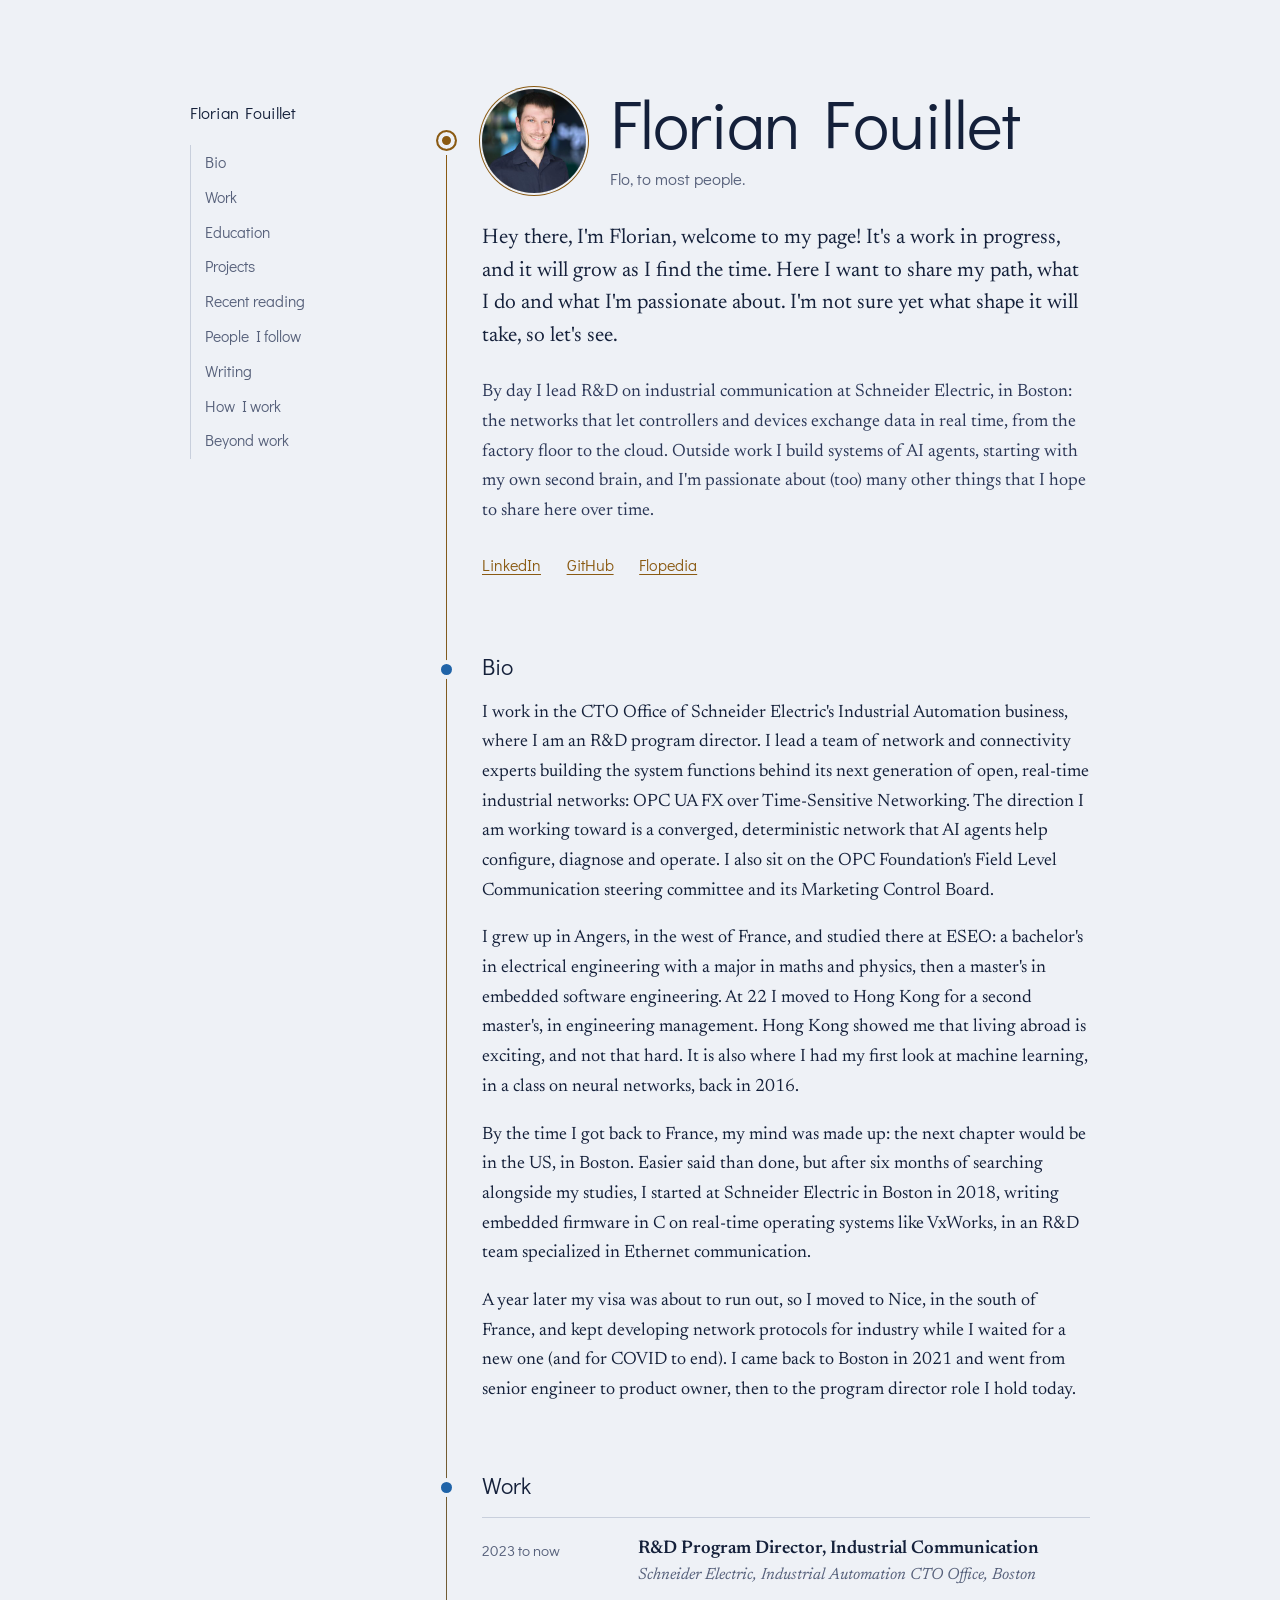
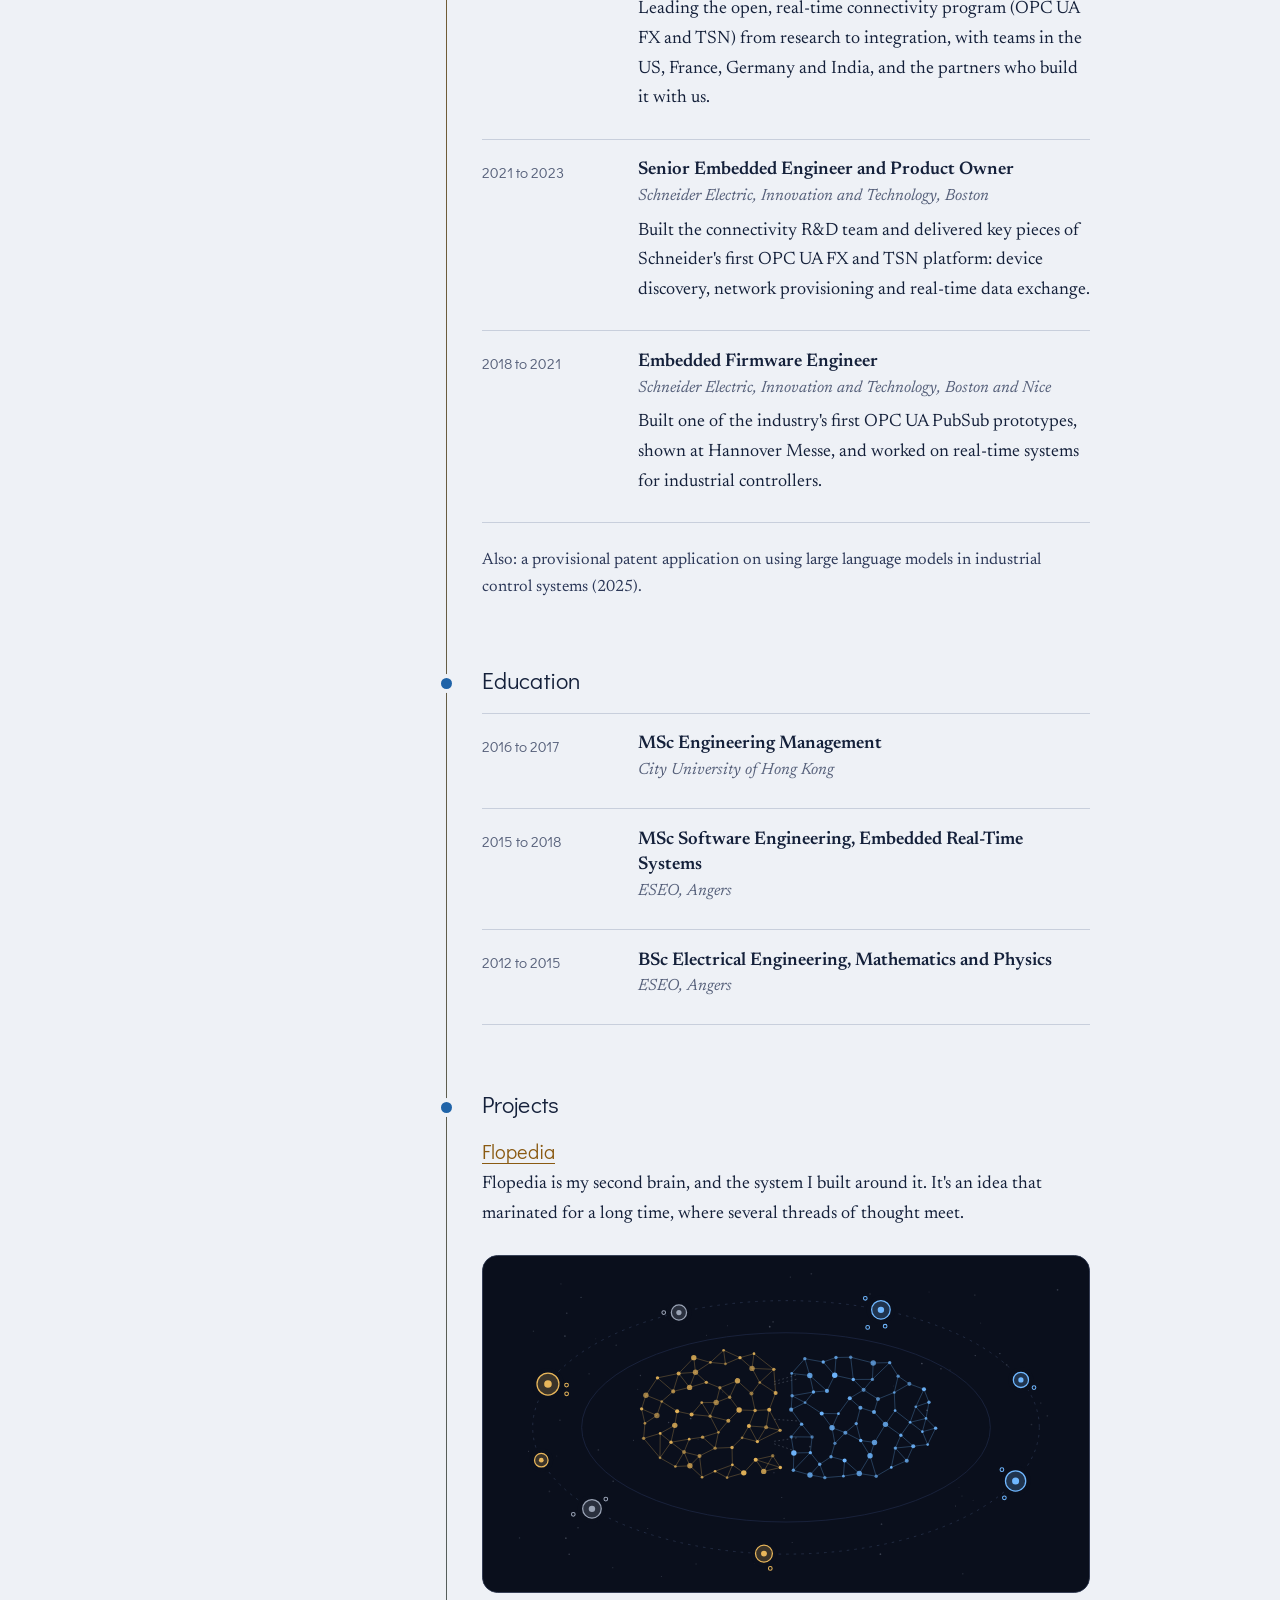
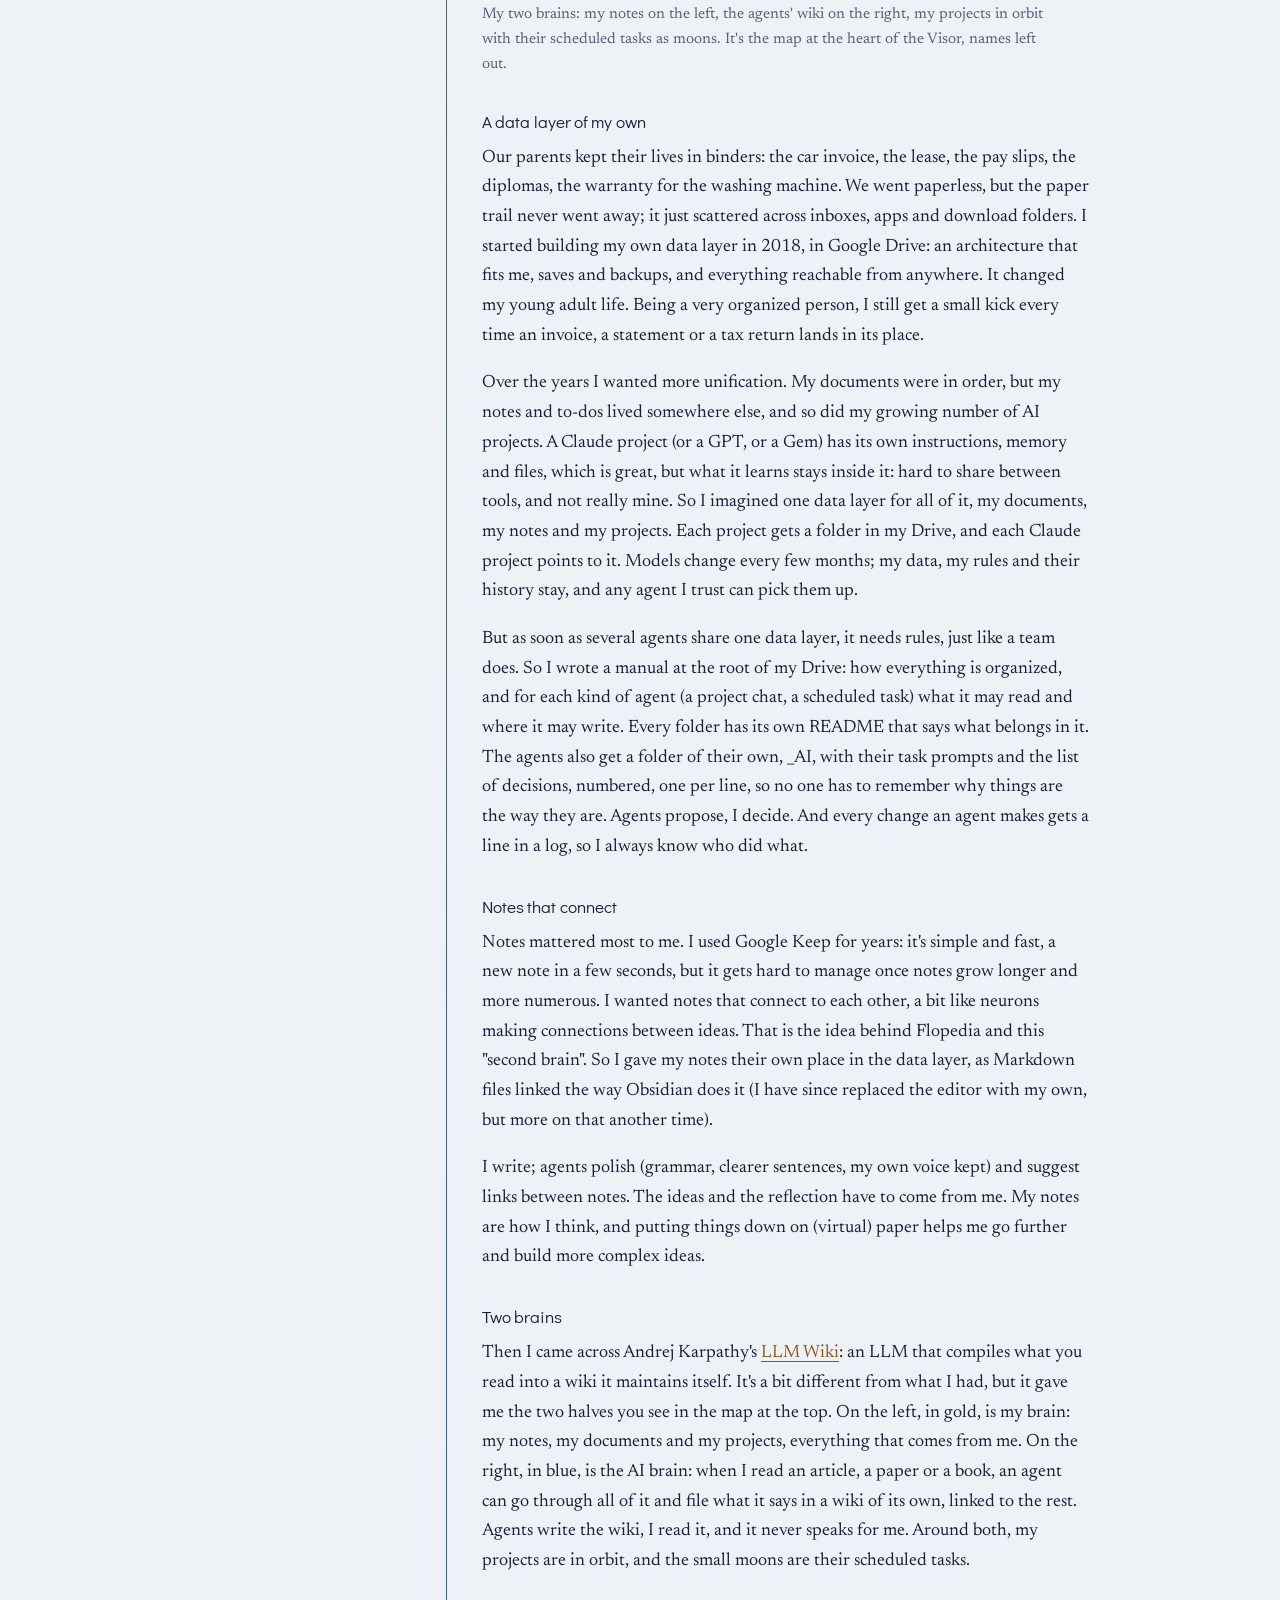
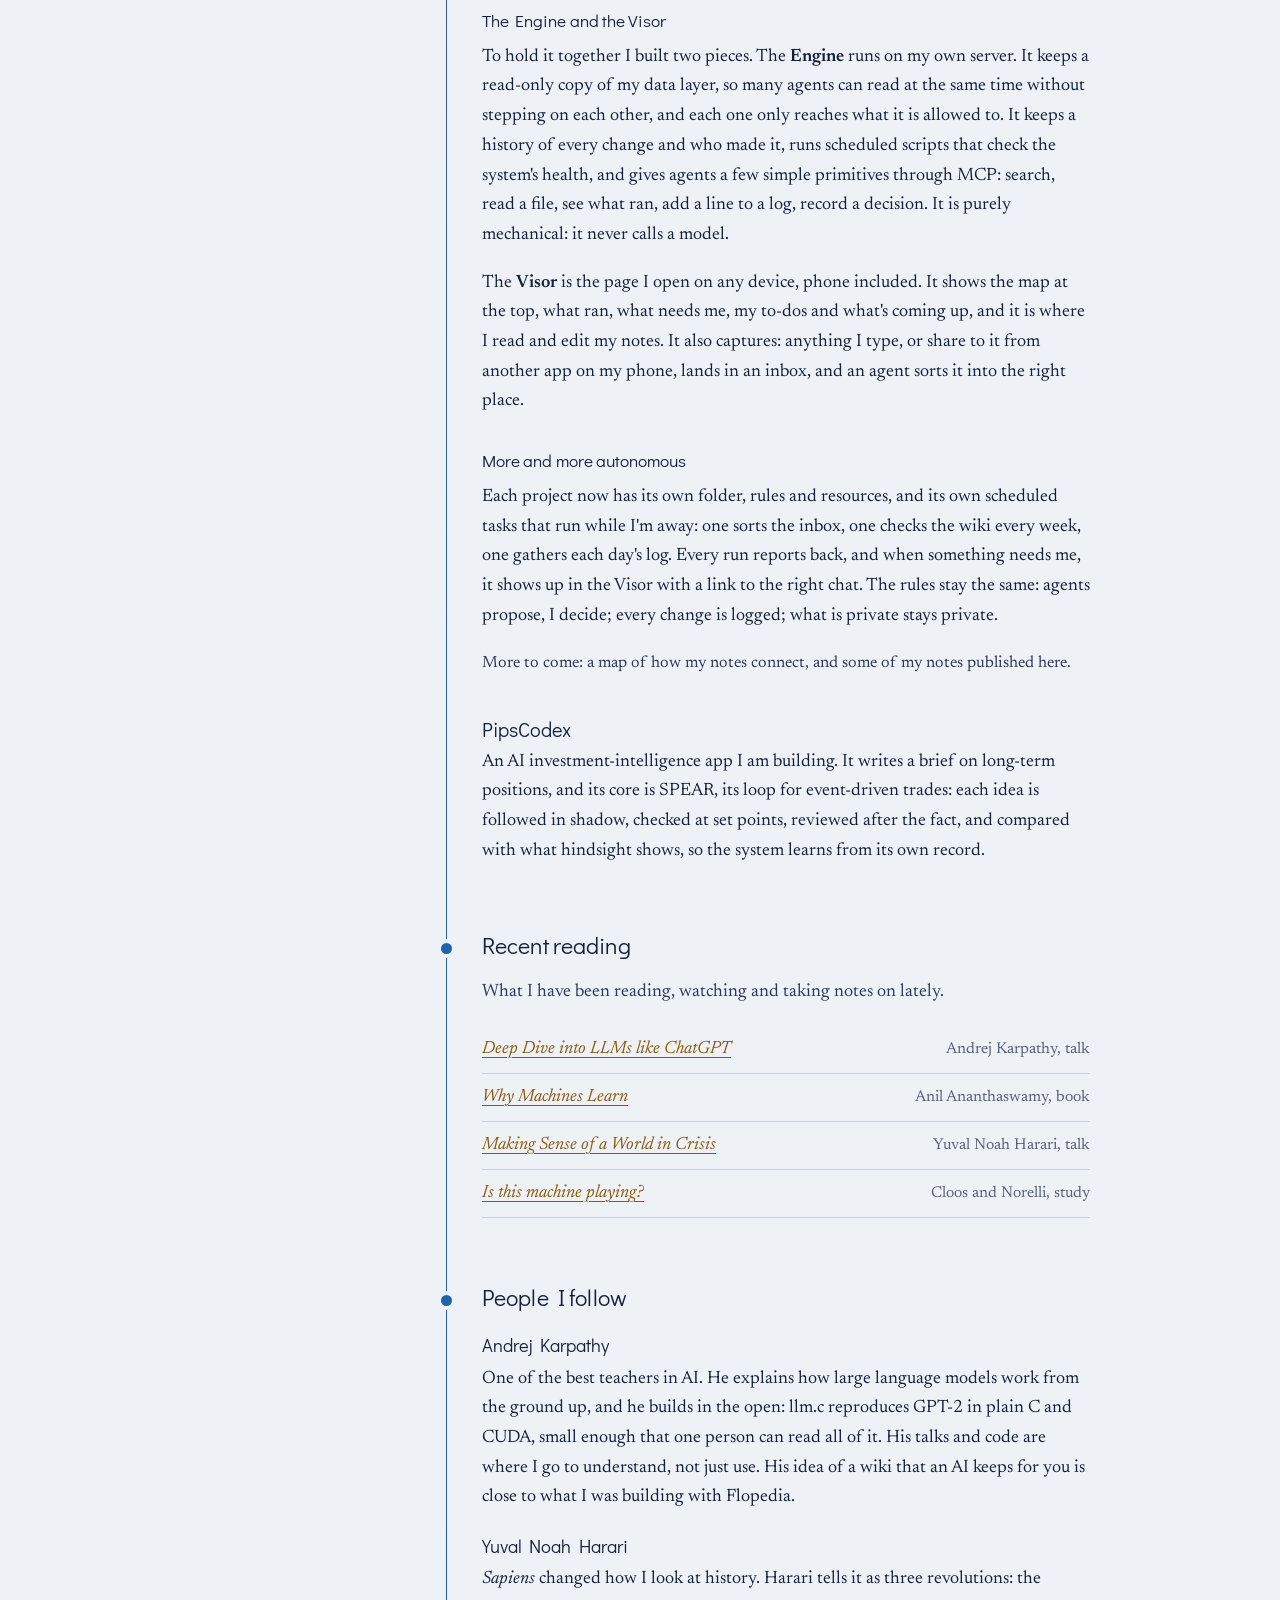
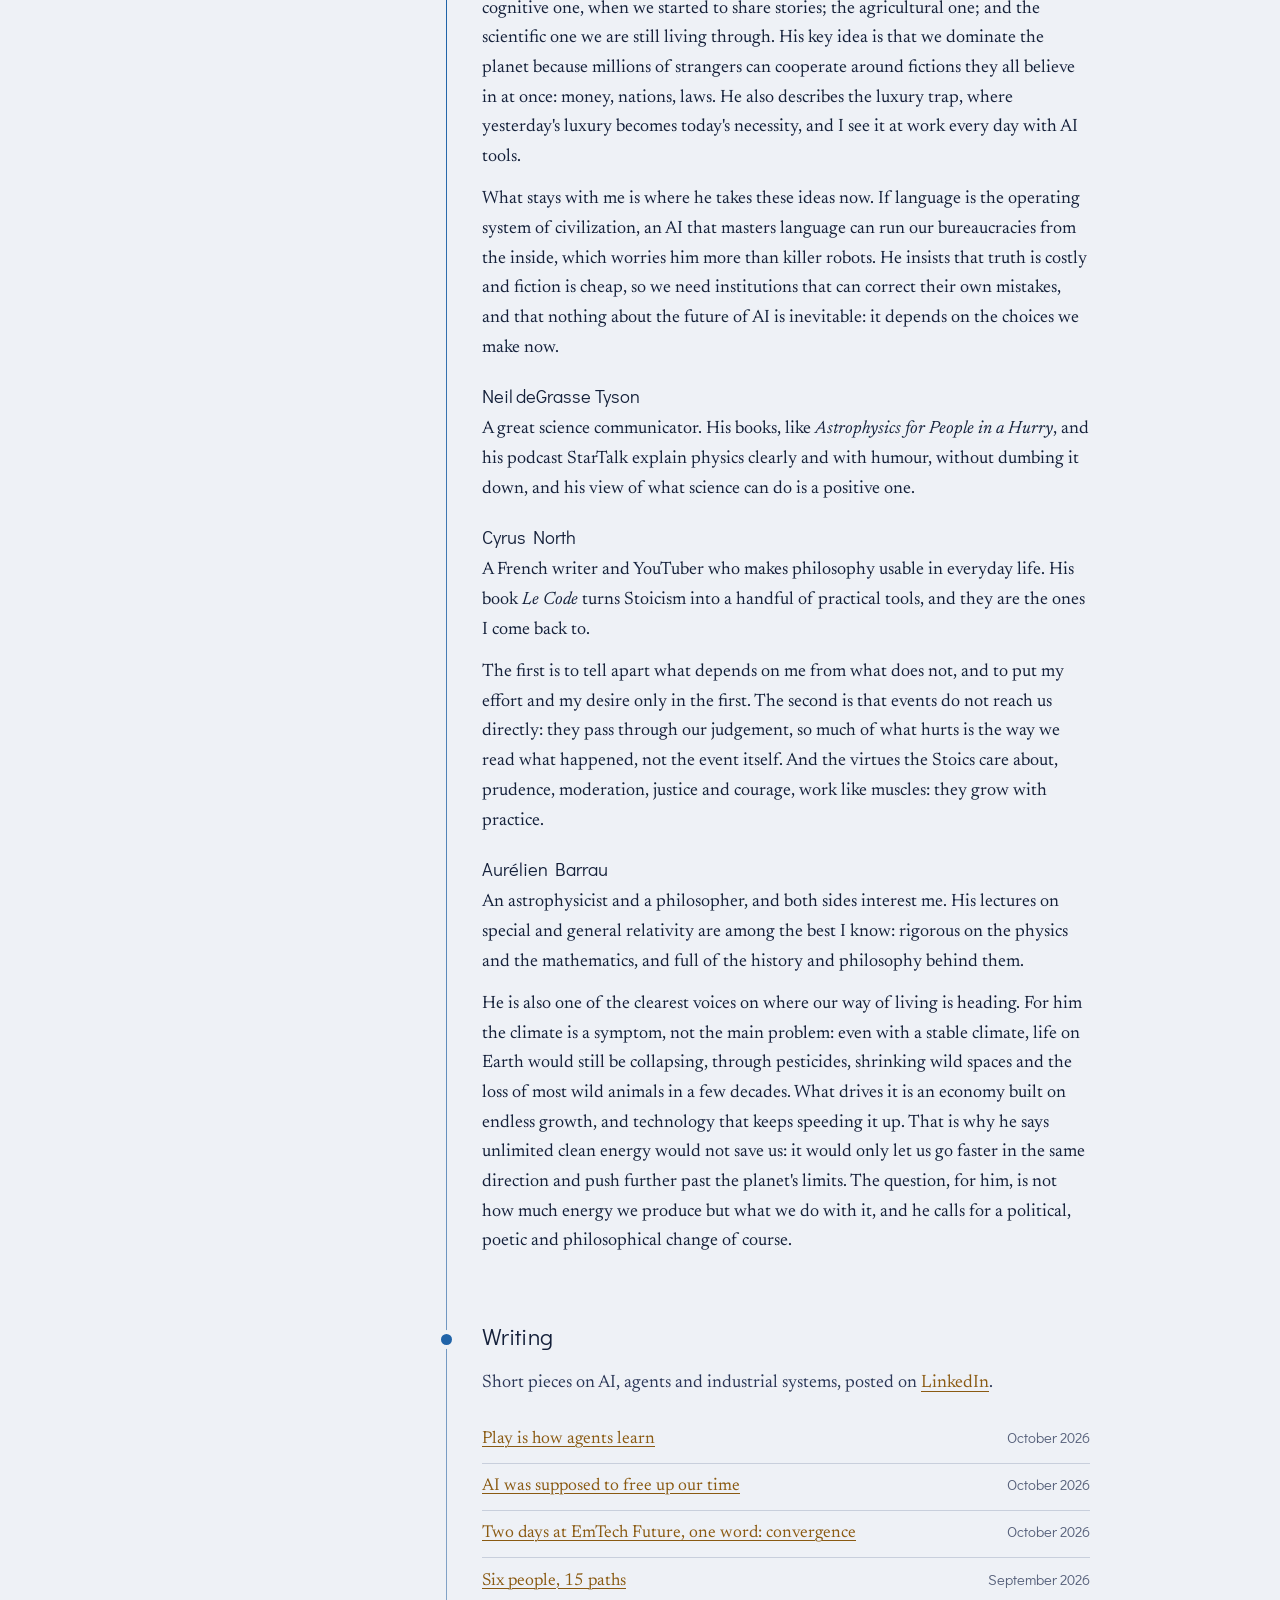
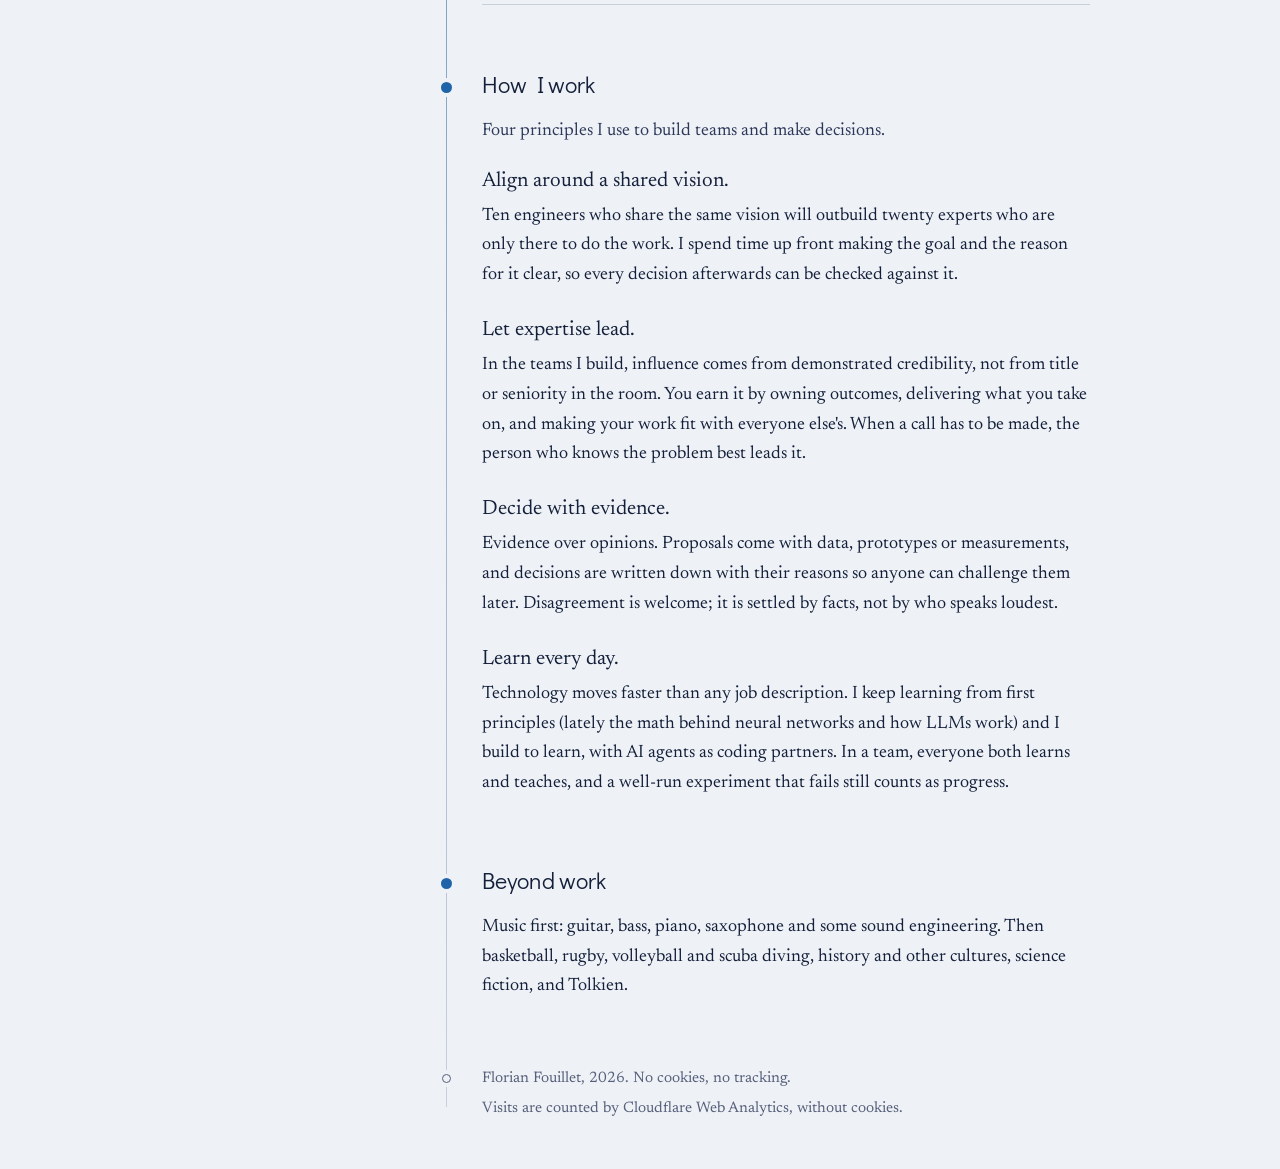
==== commit db0eed5e: "Visits counted by Cloudflare Web Analytics: its beacon, a CSP that allows only it, a footer line (Fl" ====
--- a/index.html
+++ b/index.html
@@ -234,9 +234,11 @@
 <footer class="foot">
   <span class="node node-end" aria-hidden="true"></span>
   <p>Florian Fouillet, 2026. No cookies, no tracking.</p>
+  <p>Visits are counted by Cloudflare Web Analytics, without cookies.</p>
 </footer>
 
 </div>
 </div>
+<script type="module" src="https://static.cloudflareinsights.com/beacon.min.js" data-cf-beacon='{"token": "4ac5de55cd004744860b5122ab88b4a5"}'></script>
 </body>
 </html>
--- a/style.css
+++ b/style.css
@@ -312,6 +312,7 @@
 
 .foot { position: relative; color: var(--muted); font-size: 0.95rem; }
 .foot p { margin: 0; }
+.foot p + p { margin-top: 0.3rem; }
 
 /* Medium screens: the menu becomes a bar along the top */
 
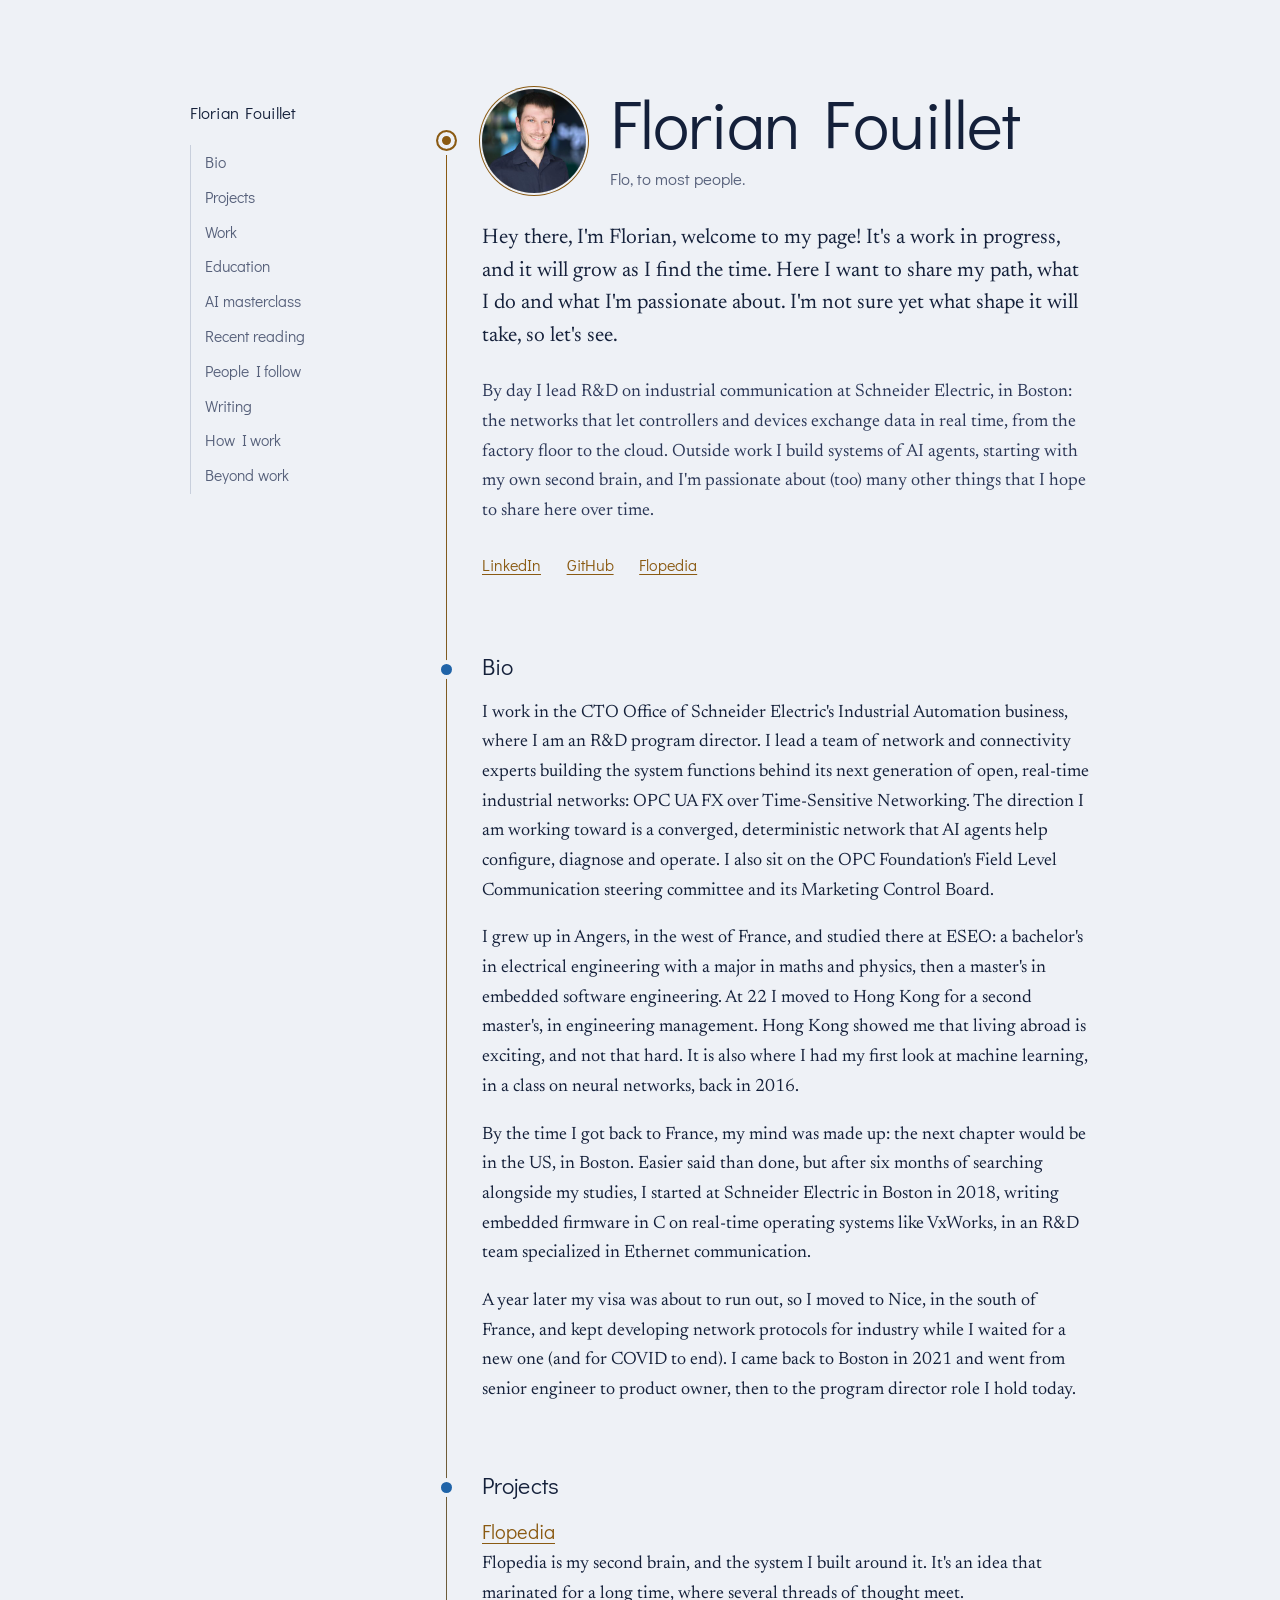
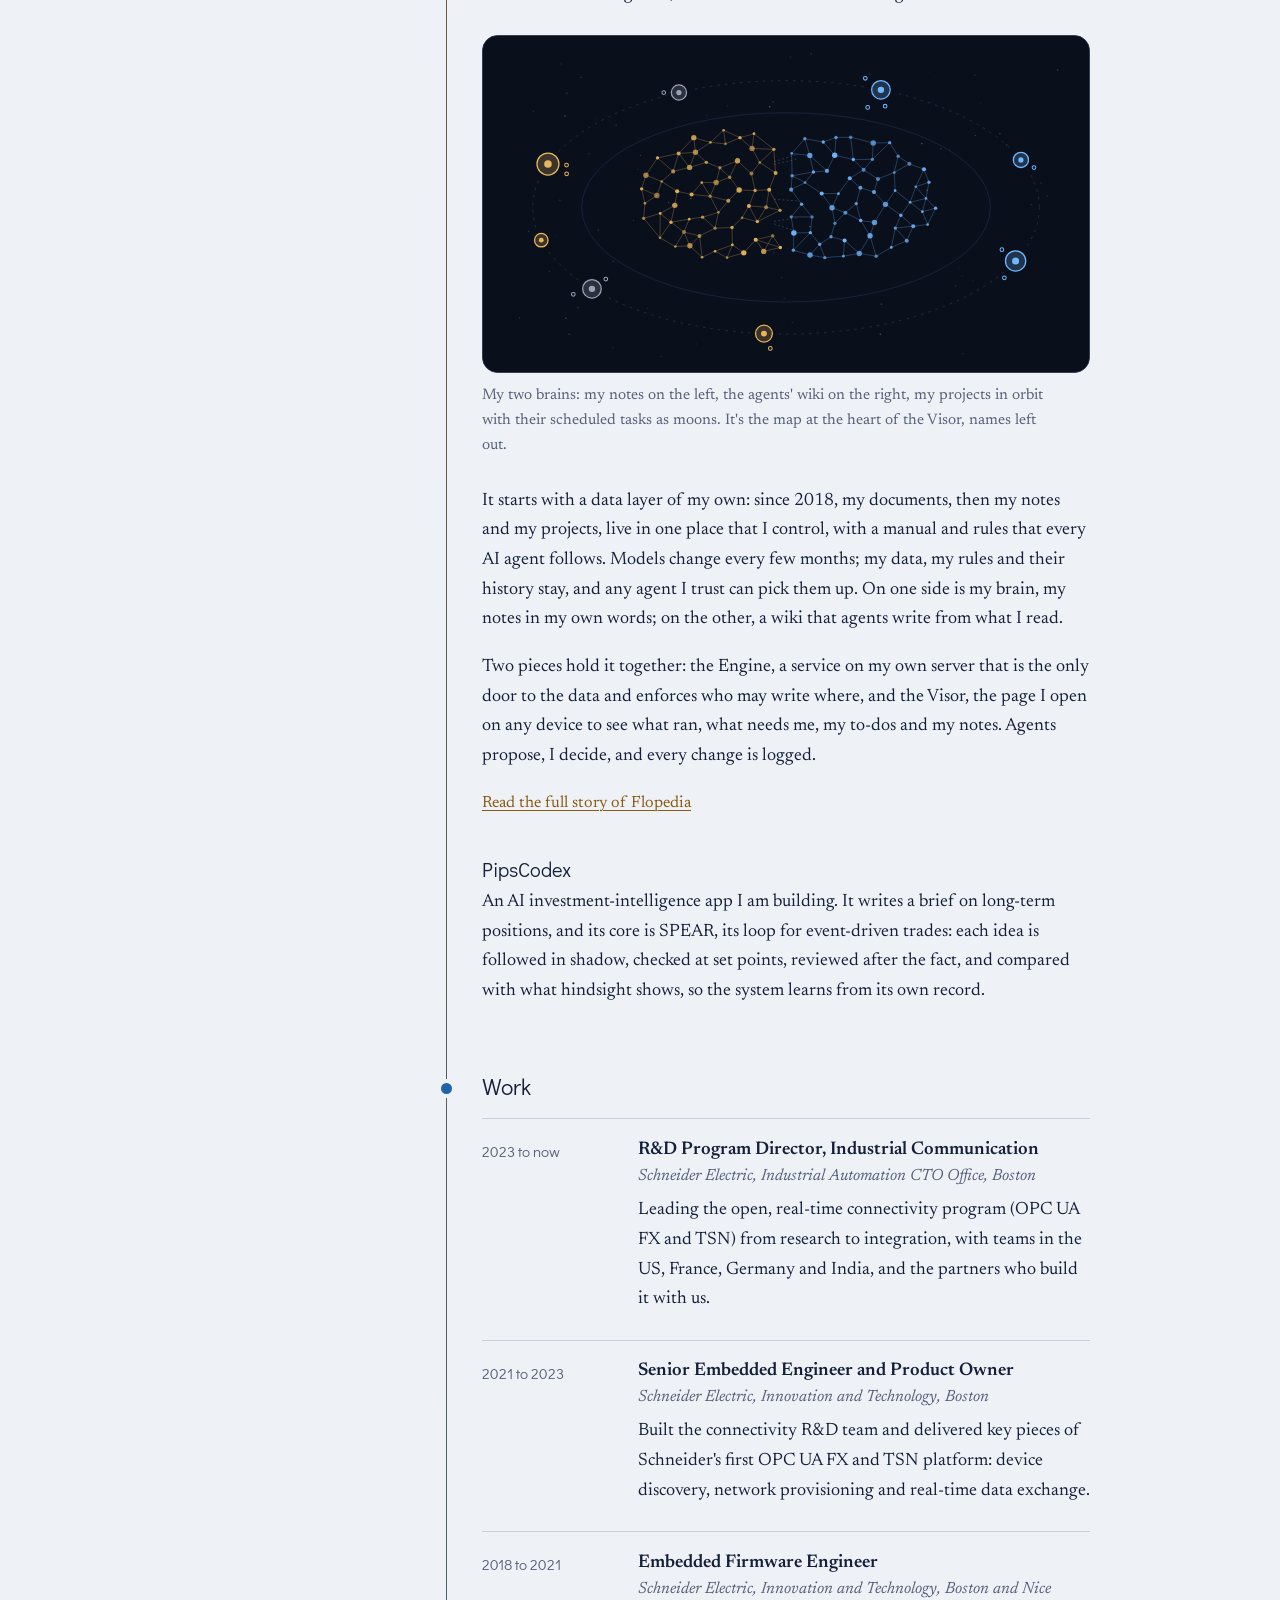
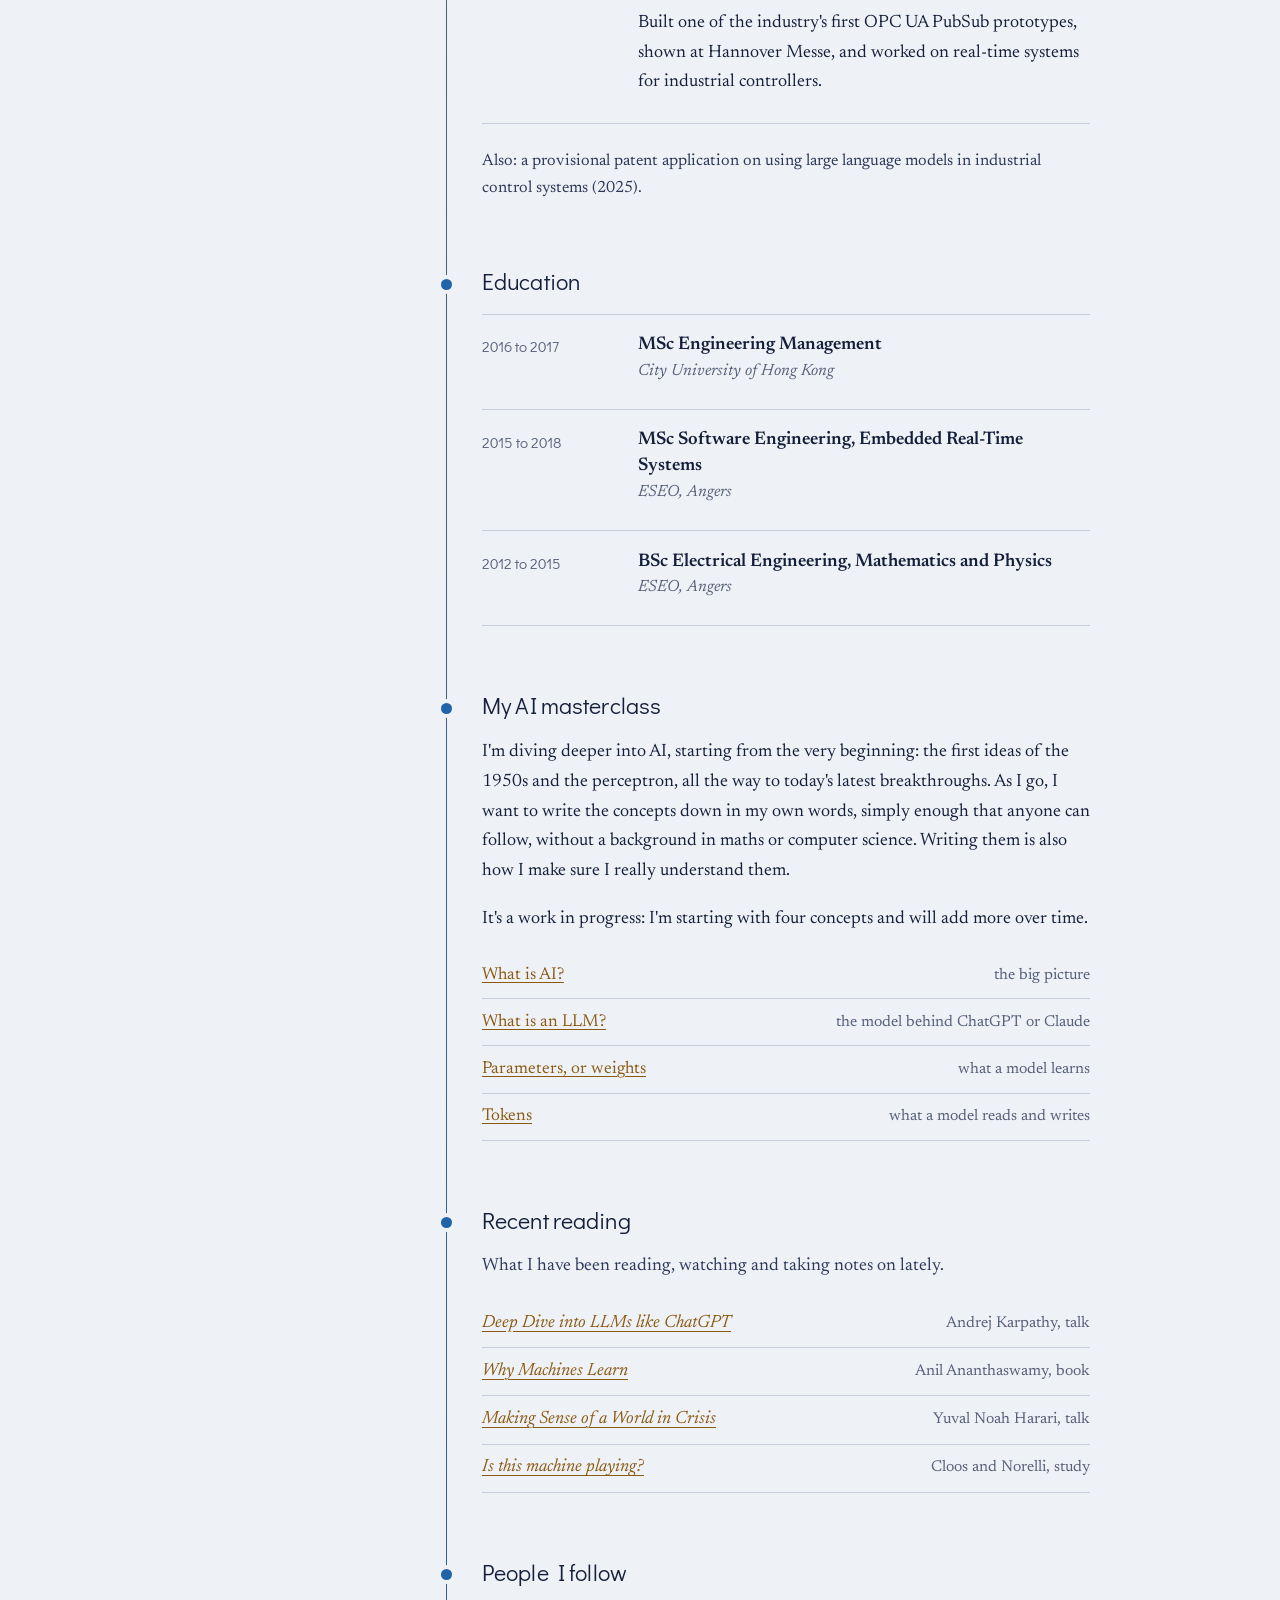
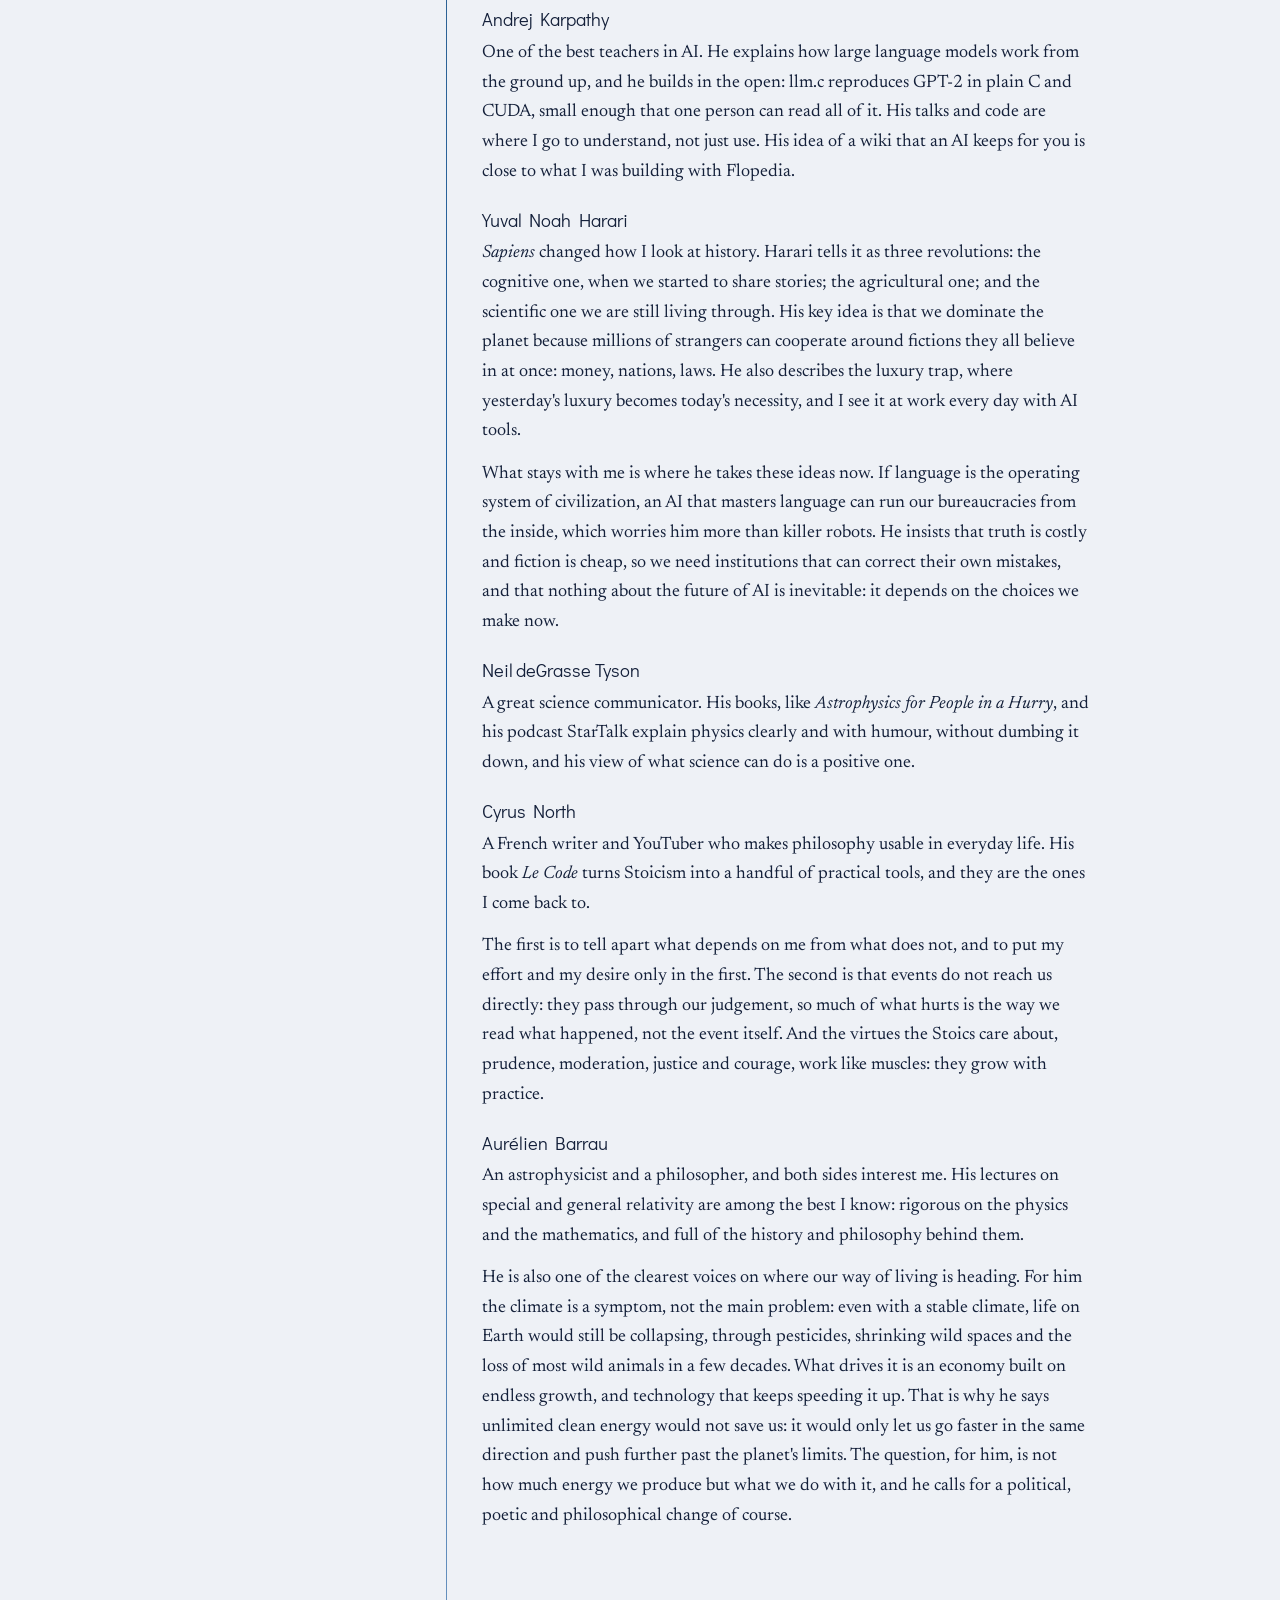
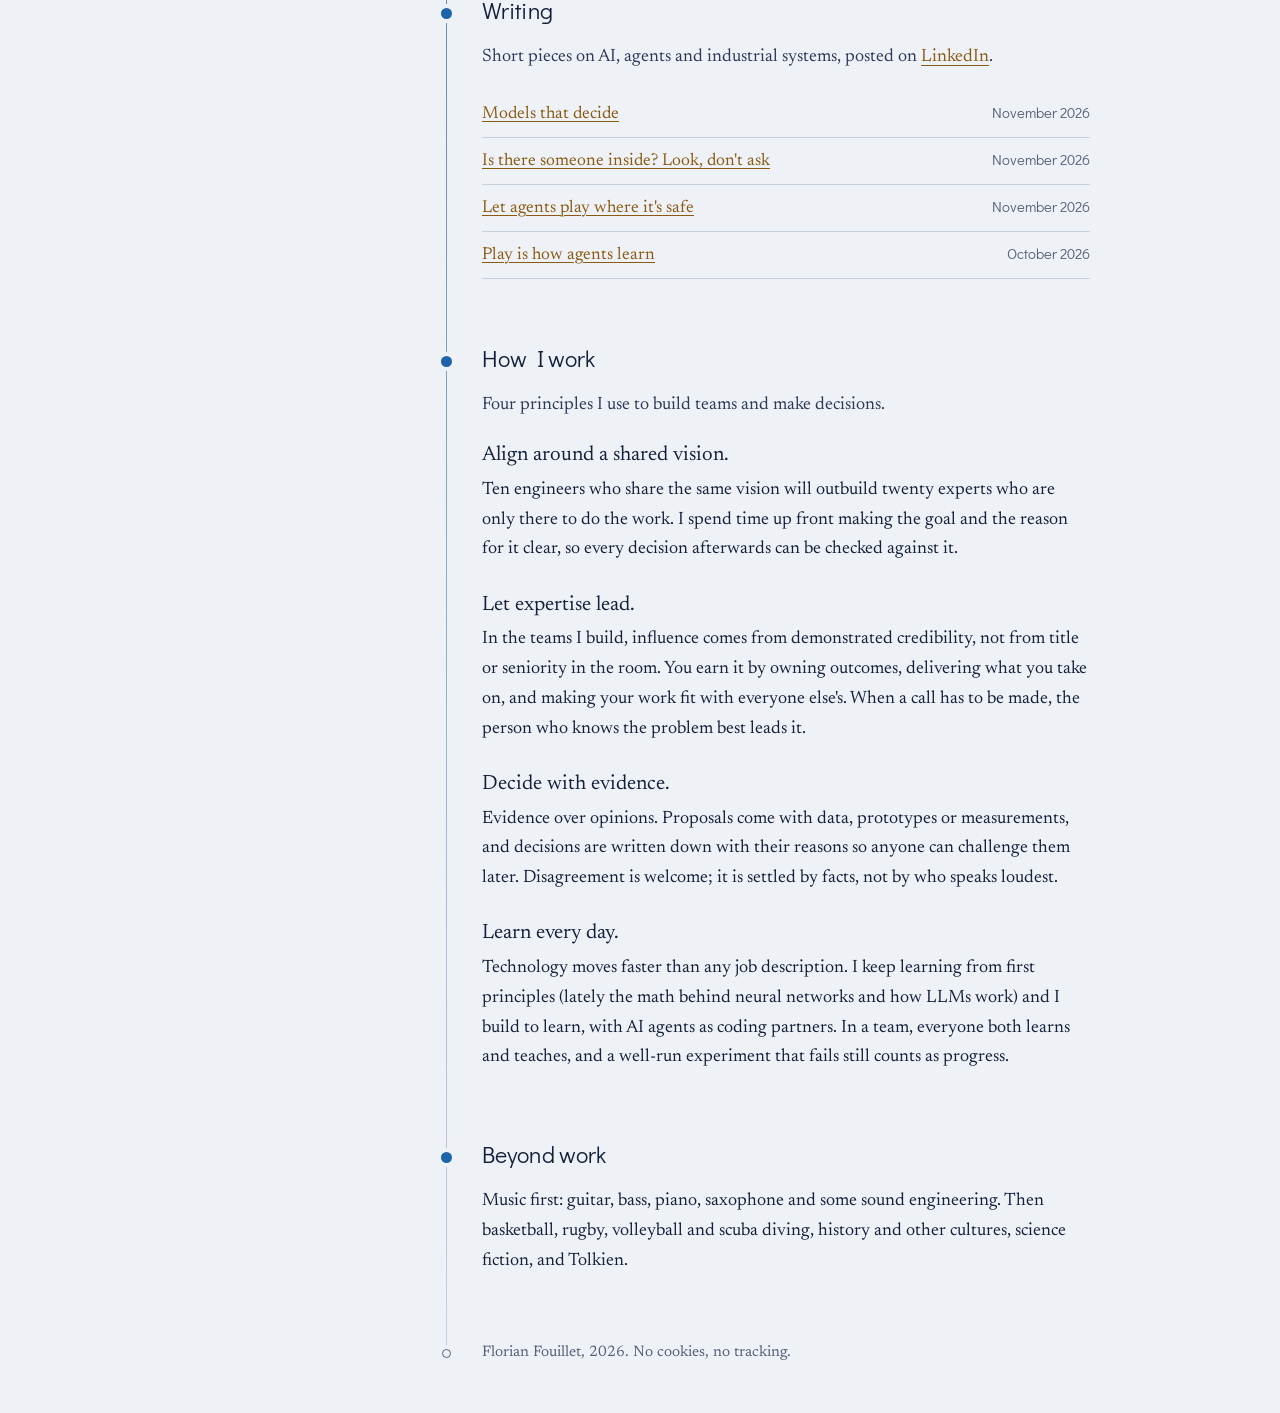
==== commit aed80db9: "v1.3: Projects first, the four latest posts, My AI masterclass, and two new pages, /flopedia/ and /m" ====
--- a/index.html
+++ b/index.html
@@ -17,9 +17,10 @@
   <a href="#top" class="toc-name">Florian Fouillet</a>
   <ul>
     <li><a href="#bio">Bio</a></li>
+    <li><a href="#projects">Projects</a></li>
     <li><a href="#work">Work</a></li>
     <li><a href="#education">Education</a></li>
-    <li><a href="#projects">Projects</a></li>
+    <li><a href="#masterclass">AI masterclass</a></li>
     <li><a href="#reading">Recent reading</a></li>
     <li><a href="#people">People I follow</a></li>
     <li><a href="#writing">Writing</a></li>
@@ -58,64 +59,6 @@
   <p>A year later my visa was about to run out, so I moved to Nice, in the south of France, and kept developing network protocols for industry while I waited for a new one (and for COVID to end). I came back to Boston in 2021 and went from senior engineer to product owner, then to the program director role I hold today.</p>
 </section>
 
-<section id="work" aria-labelledby="work-h">
-  <h2 id="work-h"><span class="node" aria-hidden="true"></span>Work</h2>
-  <ol class="timeline">
-    <li>
-      <p class="when"><time datetime="2023">2023</time> to now</p>
-      <div>
-        <h3>R&amp;D Program Director, Industrial Communication</h3>
-        <p class="where">Schneider Electric, Industrial Automation CTO Office, Boston</p>
-        <p>Leading the open, real-time connectivity program (OPC UA FX and TSN) from research to integration, with teams in the US, France, Germany and India, and the partners who build it with us.</p>
-      </div>
-    </li>
-    <li>
-      <p class="when"><time datetime="2021">2021</time> to <time datetime="2023">2023</time></p>
-      <div>
-        <h3>Senior Embedded Engineer and Product Owner</h3>
-        <p class="where">Schneider Electric, Innovation and Technology, Boston</p>
-        <p>Built the connectivity R&amp;D team and delivered key pieces of Schneider's first OPC UA FX and TSN platform: device discovery, network provisioning and real-time data exchange.</p>
-      </div>
-    </li>
-    <li>
-      <p class="when"><time datetime="2018">2018</time> to <time datetime="2021">2021</time></p>
-      <div>
-        <h3>Embedded Firmware Engineer</h3>
-        <p class="where">Schneider Electric, Innovation and Technology, Boston and Nice</p>
-        <p>Built one of the industry's first OPC UA PubSub prototypes, shown at Hannover Messe, and worked on real-time systems for industrial controllers.</p>
-      </div>
-    </li>
-  </ol>
-  <p class="aside">Also: a provisional patent application on using large language models in industrial control systems (2025).</p>
-</section>
-
-<section id="education" aria-labelledby="education-h">
-  <h2 id="education-h"><span class="node" aria-hidden="true"></span>Education</h2>
-  <ol class="timeline">
-    <li>
-      <p class="when"><time datetime="2016">2016</time> to <time datetime="2017">2017</time></p>
-      <div>
-        <h3>MSc Engineering Management</h3>
-        <p class="where">City University of Hong Kong</p>
-      </div>
-    </li>
-    <li>
-      <p class="when"><time datetime="2015">2015</time> to <time datetime="2018">2018</time></p>
-      <div>
-        <h3>MSc Software Engineering, Embedded Real-Time Systems</h3>
-        <p class="where">ESEO, Angers</p>
-      </div>
-    </li>
-    <li>
-      <p class="when"><time datetime="2012">2012</time> to <time datetime="2015">2015</time></p>
-      <div>
-        <h3>BSc Electrical Engineering, Mathematics and Physics</h3>
-        <p class="where">ESEO, Angers</p>
-      </div>
-    </li>
-  </ol>
-</section>
-
 <section id="projects" aria-labelledby="projects-h">
   <h2 id="projects-h"><span class="node" aria-hidden="true"></span>Projects</h2>
 
@@ -126,32 +69,85 @@
       <img src="/flopedia-map.svg" width="720" height="400" alt="A brain drawn as two constellations, gold on the left for my notes and blue on the right for the wiki, circled by an orbit of projects with small moons for their scheduled tasks.">
       <figcaption>My two brains: my notes on the left, the agents' wiki on the right, my projects in orbit with their scheduled tasks as moons. It's the map at the heart of the Visor, names left out.</figcaption>
     </figure>
-
-    <h4>A data layer of my own</h4>
-    <p>Our parents kept their lives in binders: the car invoice, the lease, the pay slips, the diplomas, the warranty for the washing machine. We went paperless, but the paper trail never went away; it just scattered across inboxes, apps and download folders. I started building my own data layer in 2018, in Google Drive: an architecture that fits me, saves and backups, and everything reachable from anywhere. It changed my young adult life. Being a very organized person, I still get a small kick every time an invoice, a statement or a tax return lands in its place.</p>
-    <p>Over the years I wanted more unification. My documents were in order, but my notes and to-dos lived somewhere else, and so did my growing number of AI projects. A Claude project (or a GPT, or a Gem) has its own instructions, memory and files, which is great, but what it learns stays inside it: hard to share between tools, and not really mine. So I imagined one data layer for all of it, my documents, my notes and my projects. Each project gets a folder in my Drive, and each Claude project points to it. Models change every few months; my data, my rules and their history stay, and any agent I trust can pick them up.</p>
-    <p>But as soon as several agents share one data layer, it needs rules, just like a team does. So I wrote a manual at the root of my Drive: how everything is organized, and for each kind of agent (a project chat, a scheduled task) what it may read and where it may write. Every folder has its own README that says what belongs in it. The agents also get a folder of their own, _AI, with their task prompts and the list of decisions, numbered, one per line, so no one has to remember why things are the way they are. Agents propose, I decide. And every change an agent makes gets a line in a log, so I always know who did what.</p>
-
-    <h4>Notes that connect</h4>
-    <p>Notes mattered most to me. I used Google Keep for years: it's simple and fast, a new note in a few seconds, but it gets hard to manage once notes grow longer and more numerous. I wanted notes that connect to each other, a bit like neurons making connections between ideas. That is the idea behind Flopedia and this "second brain". So I gave my notes their own place in the data layer, as Markdown files linked the way Obsidian does it (I have since replaced the editor with my own, but more on that another time).</p>
-    <p>I write; agents polish (grammar, clearer sentences, my own voice kept) and suggest links between notes. The ideas and the reflection have to come from me. My notes are how I think, and putting things down on (virtual) paper helps me go further and build more complex ideas.</p>
-
-    <h4>Two brains</h4>
-    <p>Then I came across Andrej Karpathy's <a href="https://gist.github.com/karpathy/442a6bf555914893e9891c11519de94f" target="_blank" rel="noopener">LLM Wiki</a>: an LLM that compiles what you read into a wiki it maintains itself. It's a bit different from what I had, but it gave me the two halves you see in the map at the top. On the left, in gold, is my brain: my notes, my documents and my projects, everything that comes from me. On the right, in blue, is the AI brain: when I read an article, a paper or a book, an agent can go through all of it and file what it says in a wiki of its own, linked to the rest. Agents write the wiki, I read it, and it never speaks for me. Around both, my projects are in orbit, and the small moons are their scheduled tasks.</p>
-
-    <h4>The Engine and the Visor</h4>
-    <p>To hold it together I built two pieces. The <strong>Engine</strong> runs on my own server. It keeps a read-only copy of my data layer, so many agents can read at the same time without stepping on each other, and each one only reaches what it is allowed to. It keeps a history of every change and who made it, runs scheduled scripts that check the system's health, and gives agents a few simple primitives through MCP: search, read a file, see what ran, add a line to a log, record a decision. It is purely mechanical: it never calls a model.</p>
-    <p>The <strong>Visor</strong> is the page I open on any device, phone included. It shows the map at the top, what ran, what needs me, my to-dos and what's coming up, and it is where I read and edit my notes. It also captures: anything I type, or share to it from another app on my phone, lands in an inbox, and an agent sorts it into the right place.</p>
-
-    <h4>More and more autonomous</h4>
-    <p>Each project now has its own folder, rules and resources, and its own scheduled tasks that run while I'm away: one sorts the inbox, one checks the wiki every week, one gathers each day's log. Every run reports back, and when something needs me, it shows up in the Visor with a link to the right chat. The rules stay the same: agents propose, I decide; every change is logged; what is private stays private.</p>
-    <p class="aside">More to come: a map of how my notes connect, and some of my notes published here.</p>
+    <p>It starts with a data layer of my own: since 2018, my documents, then my notes and my projects, live in one place that I control, with a manual and rules that every AI agent follows. Models change every few months; my data, my rules and their history stay, and any agent I trust can pick them up. On one side is my brain, my notes in my own words; on the other, a wiki that agents write from what I read.</p>
+    <p>Two pieces hold it together: the Engine, a service on my own server that is the only door to the data and enforces who may write where, and the Visor, the page I open on any device to see what ran, what needs me, my to-dos and my notes. Agents propose, I decide, and every change is logged.</p>
+    <p class="aside"><a href="/flopedia/">Read the full story of Flopedia</a></p>
   </article>
 
   <article class="project">
     <h3>PipsCodex</h3>
     <p>An AI investment-intelligence app I am building. It writes a brief on long-term positions, and its core is SPEAR, its loop for event-driven trades: each idea is followed in shadow, checked at set points, reviewed after the fact, and compared with what hindsight shows, so the system learns from its own record.</p>
   </article>
+</section>
+
+<section id="work" aria-labelledby="work-h">
+  <h2 id="work-h"><span class="node" aria-hidden="true"></span>Work</h2>
+  <ol class="timeline">
+    <li>
+      <p class="when"><time datetime="2023">2023</time> to now</p>
+      <div>
+        <h3>R&amp;D Program Director, Industrial Communication</h3>
+        <p class="where">Schneider Electric, Industrial Automation CTO Office, Boston</p>
+        <p>Leading the open, real-time connectivity program (OPC UA FX and TSN) from research to integration, with teams in the US, France, Germany and India, and the partners who build it with us.</p>
+      </div>
+    </li>
+    <li>
+      <p class="when"><time datetime="2021">2021</time> to <time datetime="2023">2023</time></p>
+      <div>
+        <h3>Senior Embedded Engineer and Product Owner</h3>
+        <p class="where">Schneider Electric, Innovation and Technology, Boston</p>
+        <p>Built the connectivity R&amp;D team and delivered key pieces of Schneider's first OPC UA FX and TSN platform: device discovery, network provisioning and real-time data exchange.</p>
+      </div>
+    </li>
+    <li>
+      <p class="when"><time datetime="2018">2018</time> to <time datetime="2021">2021</time></p>
+      <div>
+        <h3>Embedded Firmware Engineer</h3>
+        <p class="where">Schneider Electric, Innovation and Technology, Boston and Nice</p>
+        <p>Built one of the industry's first OPC UA PubSub prototypes, shown at Hannover Messe, and worked on real-time systems for industrial controllers.</p>
+      </div>
+    </li>
+  </ol>
+  <p class="aside">Also: a provisional patent application on using large language models in industrial control systems (2025).</p>
+</section>
+
+<section id="education" aria-labelledby="education-h">
+  <h2 id="education-h"><span class="node" aria-hidden="true"></span>Education</h2>
+  <ol class="timeline">
+    <li>
+      <p class="when"><time datetime="2016">2016</time> to <time datetime="2017">2017</time></p>
+      <div>
+        <h3>MSc Engineering Management</h3>
+        <p class="where">City University of Hong Kong</p>
+      </div>
+    </li>
+    <li>
+      <p class="when"><time datetime="2015">2015</time> to <time datetime="2018">2018</time></p>
+      <div>
+        <h3>MSc Software Engineering, Embedded Real-Time Systems</h3>
+        <p class="where">ESEO, Angers</p>
+      </div>
+    </li>
+    <li>
+      <p class="when"><time datetime="2012">2012</time> to <time datetime="2015">2015</time></p>
+      <div>
+        <h3>BSc Electrical Engineering, Mathematics and Physics</h3>
+        <p class="where">ESEO, Angers</p>
+      </div>
+    </li>
+  </ol>
+</section>
+
+<section id="masterclass" aria-labelledby="masterclass-h">
+  <h2 id="masterclass-h"><span class="node" aria-hidden="true"></span>My AI masterclass</h2>
+  <p>I'm diving deeper into AI, starting from the very beginning: the first ideas of the 1950s and the perceptron, all the way to today's latest breakthroughs. As I go, I want to write the concepts down in my own words, simply enough that anyone can follow, without a background in maths or computer science. Writing them is also how I make sure I really understand them.</p>
+  <p>It's a work in progress: I'm starting with four concepts and will add more over time.</p>
+  <ul class="shelf">
+    <li><a href="/masterclass/#ai">What is AI?</a><span class="by">the big picture</span></li>
+    <li><a href="/masterclass/#llm">What is an LLM?</a><span class="by">the model behind ChatGPT or Claude</span></li>
+    <li><a href="/masterclass/#parameters">Parameters, or weights</a><span class="by">what a model learns</span></li>
+    <li><a href="/masterclass/#tokens">Tokens</a><span class="by">what a model reads and writes</span></li>
+  </ul>
 </section>
 
 <section id="reading" aria-labelledby="reading-h">
@@ -194,10 +190,10 @@
   <h2 id="writing-h"><span class="node" aria-hidden="true"></span>Writing</h2>
   <p class="intro">Short pieces on AI, agents and industrial systems, posted on <a href="https://www.linkedin.com/in/florianfouillet/recent-activity/all/" target="_blank" rel="noopener">LinkedIn</a>.</p>
   <ul class="posts">
+    <li><a class="title" href="https://www.linkedin.com/posts/florianfouillet_industrialai-automation-ai-ugcPost-7526643008256106496-4y-r" target="_blank" rel="noopener">Models that decide</a><span class="date"><time datetime="2026-11">November 2026</time></span></li>
+    <li><a class="title" href="https://www.linkedin.com/posts/florianfouillet_ai-consciousness-neuroscience-share-7524136193333280768-00Em" target="_blank" rel="noopener">Is there someone inside? Look, don't ask</a><span class="date"><time datetime="2026-11">November 2026</time></span></li>
+    <li><a class="title" href="https://www.linkedin.com/posts/florianfouillet_industrialai-aiagents-opcua-share-7523030742671540224-Jh-3" target="_blank" rel="noopener">Let agents play where it's safe</a><span class="date"><time datetime="2026-11">November 2026</time></span></li>
     <li><a class="title" href="https://www.linkedin.com/feed/update/urn:li:activity:7520839283637665792/" target="_blank" rel="noopener">Play is how agents learn</a><span class="date"><time datetime="2026-10">October 2026</time></span></li>
-    <li><a class="title" href="https://www.linkedin.com/feed/update/urn:li:activity:7519027407173976064/" target="_blank" rel="noopener">AI was supposed to free up our time</a><span class="date"><time datetime="2026-10">October 2026</time></span></li>
-    <li><a class="title" href="https://www.linkedin.com/feed/update/urn:li:activity:7511410227645136896/" target="_blank" rel="noopener">Two days at EmTech Future, one word: convergence</a><span class="date"><time datetime="2026-10">October 2026</time></span></li>
-    <li><a class="title" href="https://www.linkedin.com/feed/update/urn:li:activity:7508905300775616513/" target="_blank" rel="noopener">Six people, 15 paths</a><span class="date"><time datetime="2026-09">September 2026</time></span></li>
   </ul>
 </section>
 
@@ -234,7 +230,6 @@
 <footer class="foot">
   <span class="node node-end" aria-hidden="true"></span>
   <p>Florian Fouillet, 2026. No cookies, no tracking.</p>
-  <p>Visits are counted by Cloudflare Web Analytics, without cookies.</p>
 </footer>
 
 </div>
--- a/style.css
+++ b/style.css
@@ -369,3 +369,27 @@
   color: var(--text);
   margin: 1.9rem 0 0.45rem;
 }
+
+/* v1.3: a tenth section on the line, and the masterclass page */
+
+section:nth-of-type(10) .node { animation-delay: 1.7s; }
+.node-end { animation-delay: 1.85s; }
+.hero > h1 { margin-bottom: 1.4rem; }
+.nest {
+  font-family: var(--display);
+  word-spacing: 0.05em;
+  color: var(--blue);
+  margin: 0.2rem 0 1rem;
+}
+.points { margin: 0 0 1rem; padding-left: 1.2rem; max-width: 38em; }
+.points li { margin: 0 0 0.45em; }
+.points strong, .lesson strong { font-weight: 600; }
+.formula {
+  font-family: var(--read);
+  font-style: italic;
+  font-size: 1.2rem;
+  padding: 0.6rem 1rem;
+  border-left: 2px solid var(--gold);
+  margin: 0.4rem 0 1.1rem;
+}
+.shelf li > a { font-size: 1.08rem; }
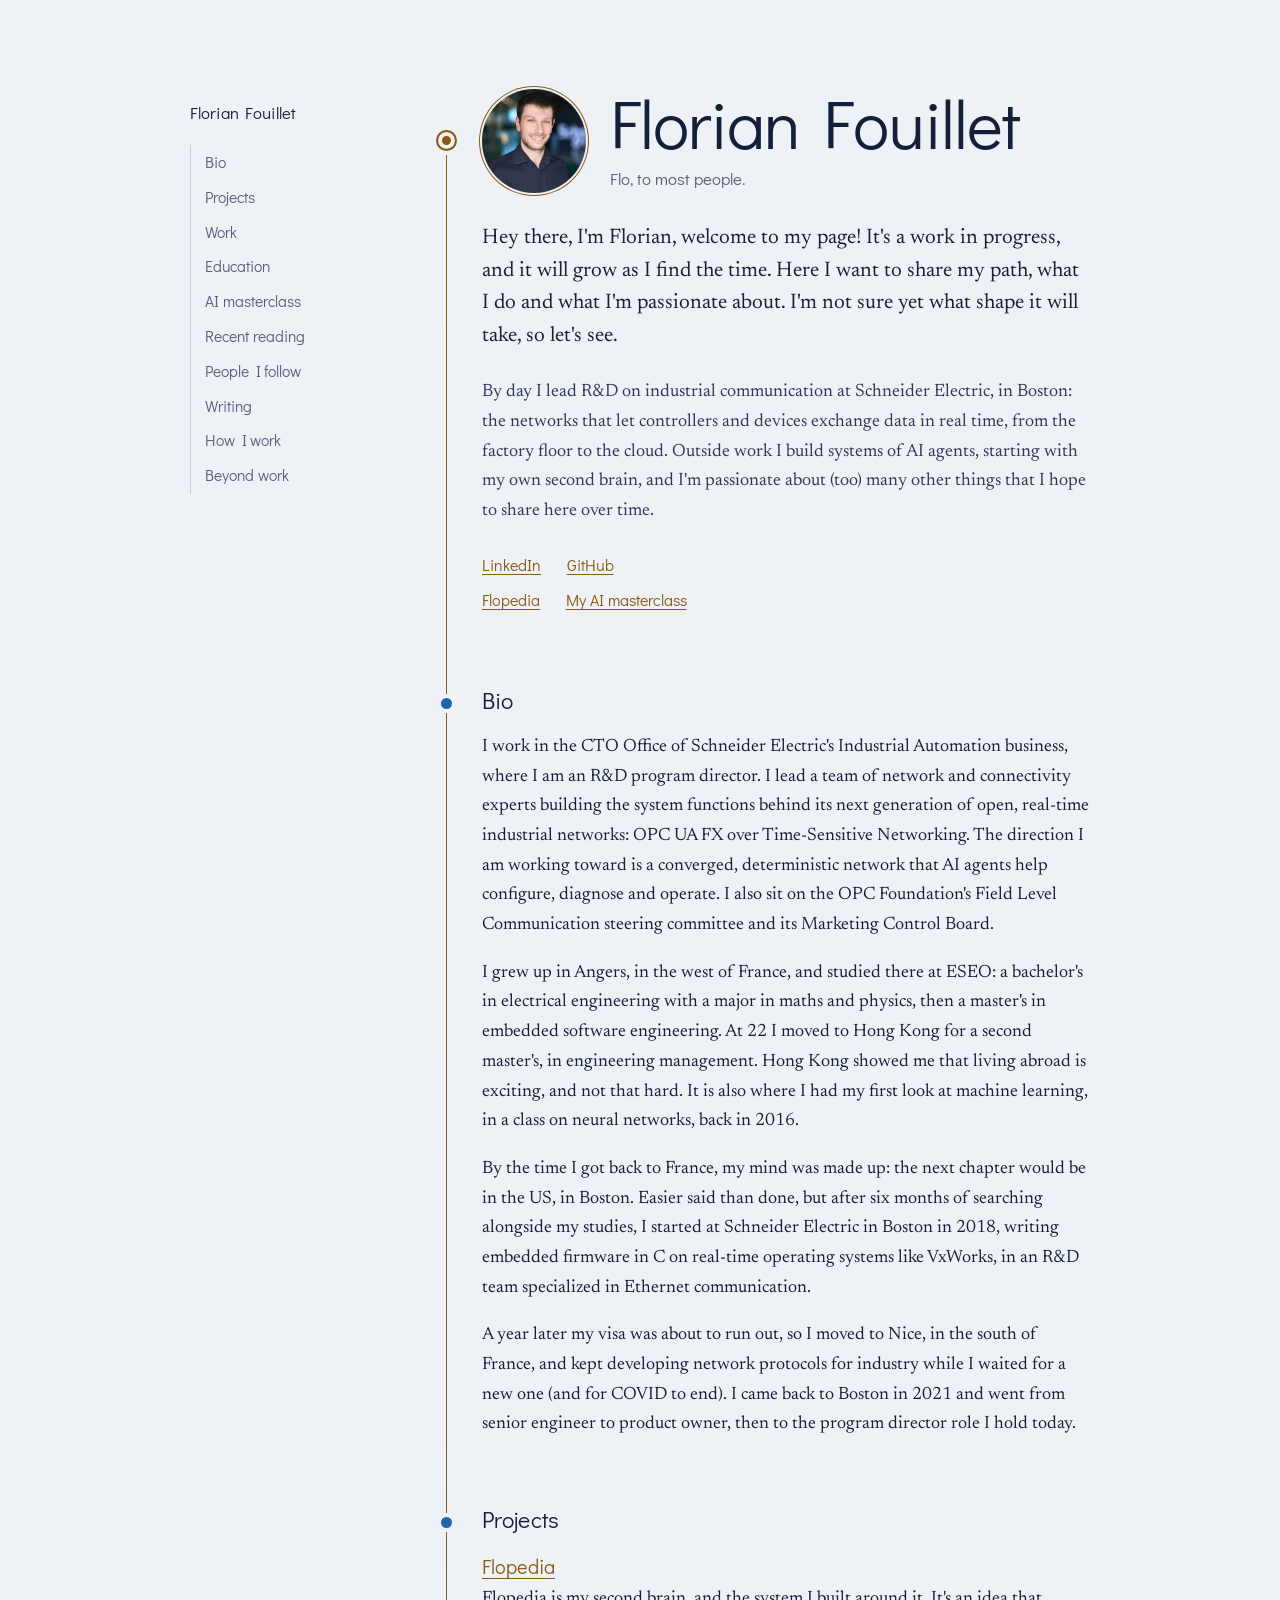
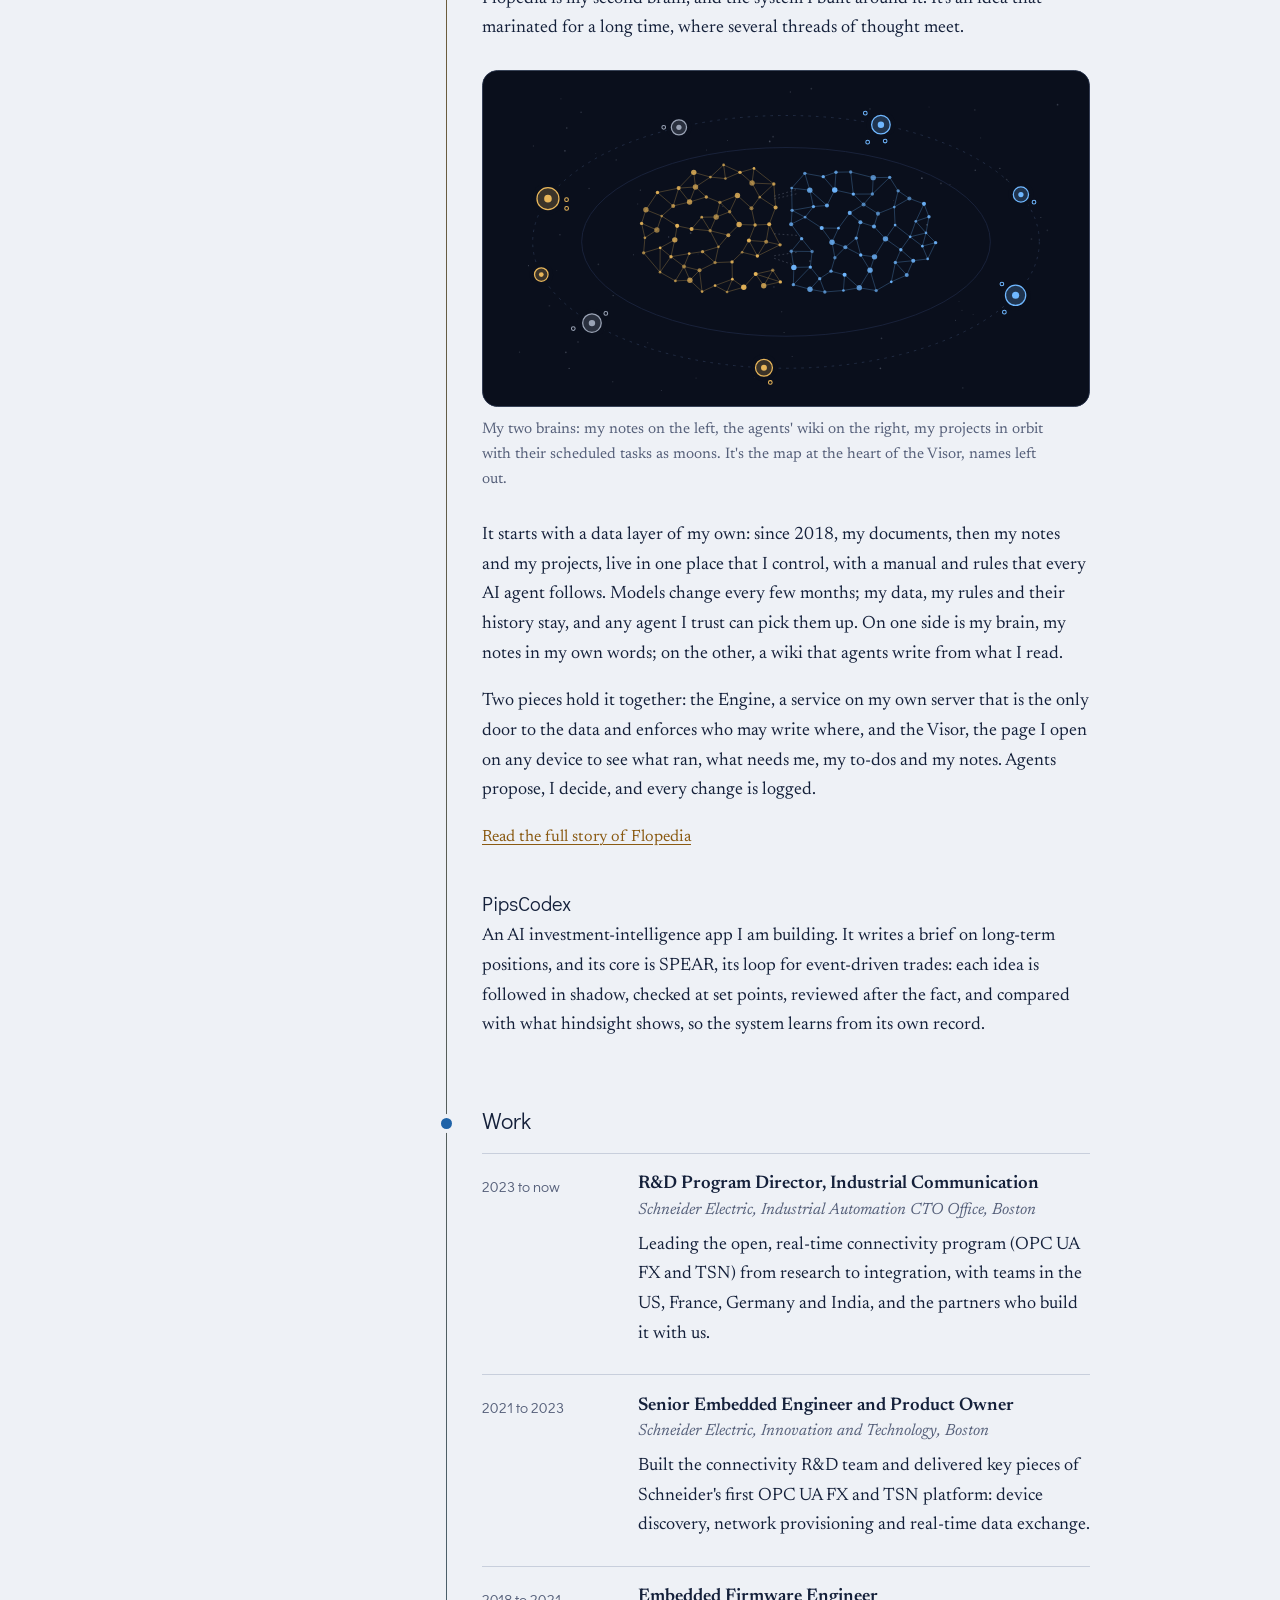
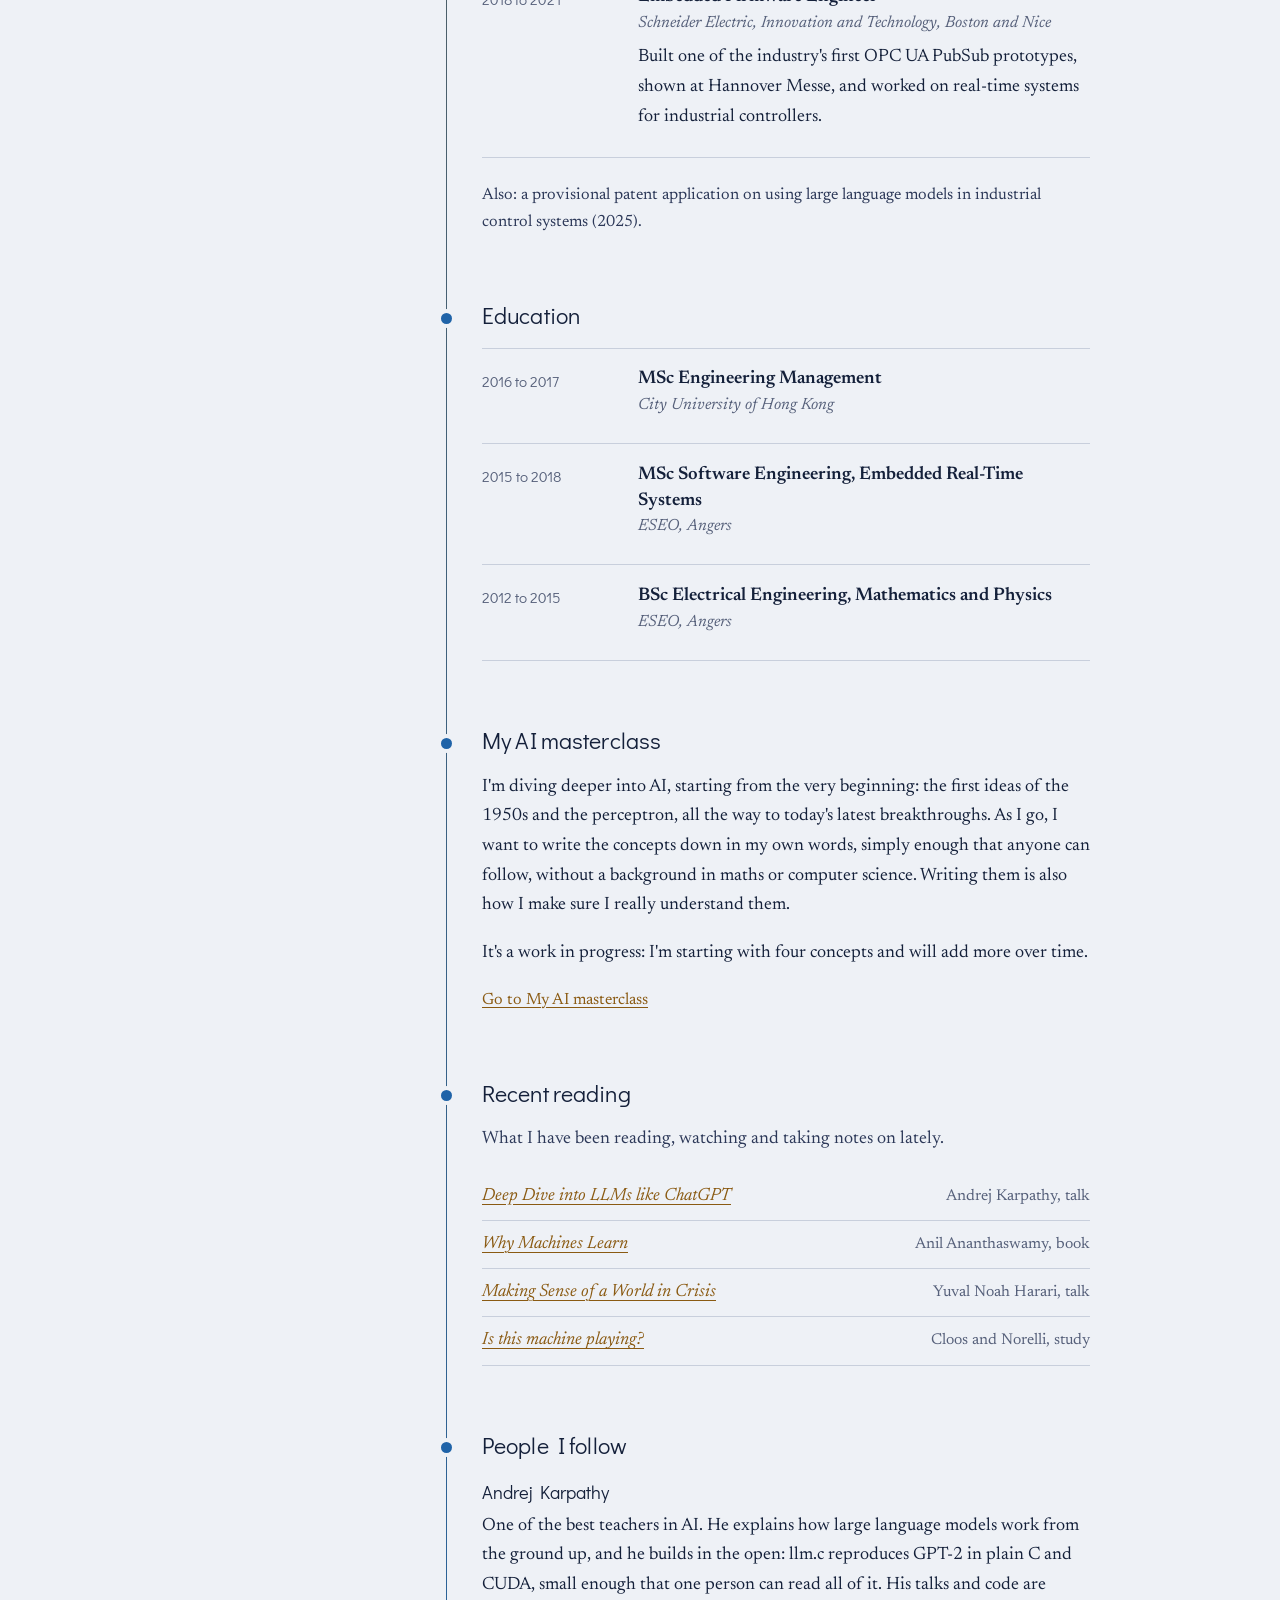
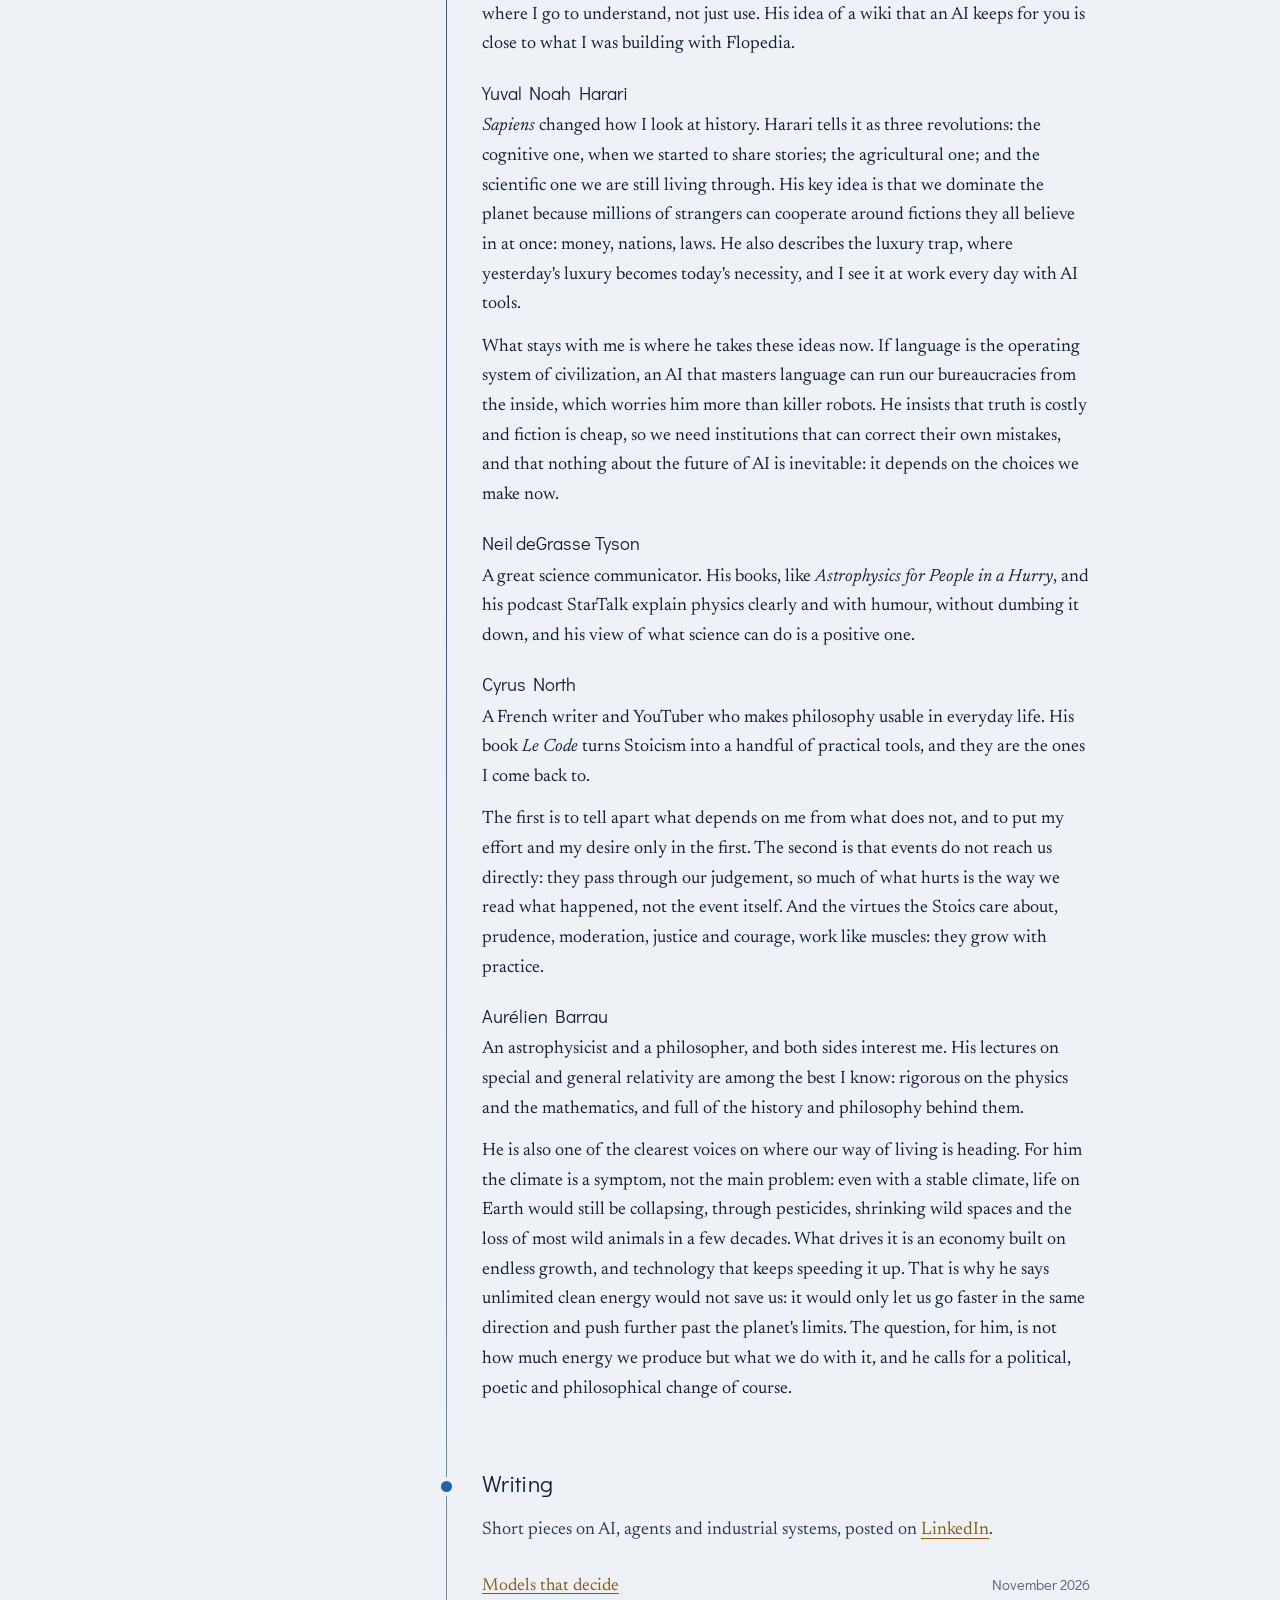
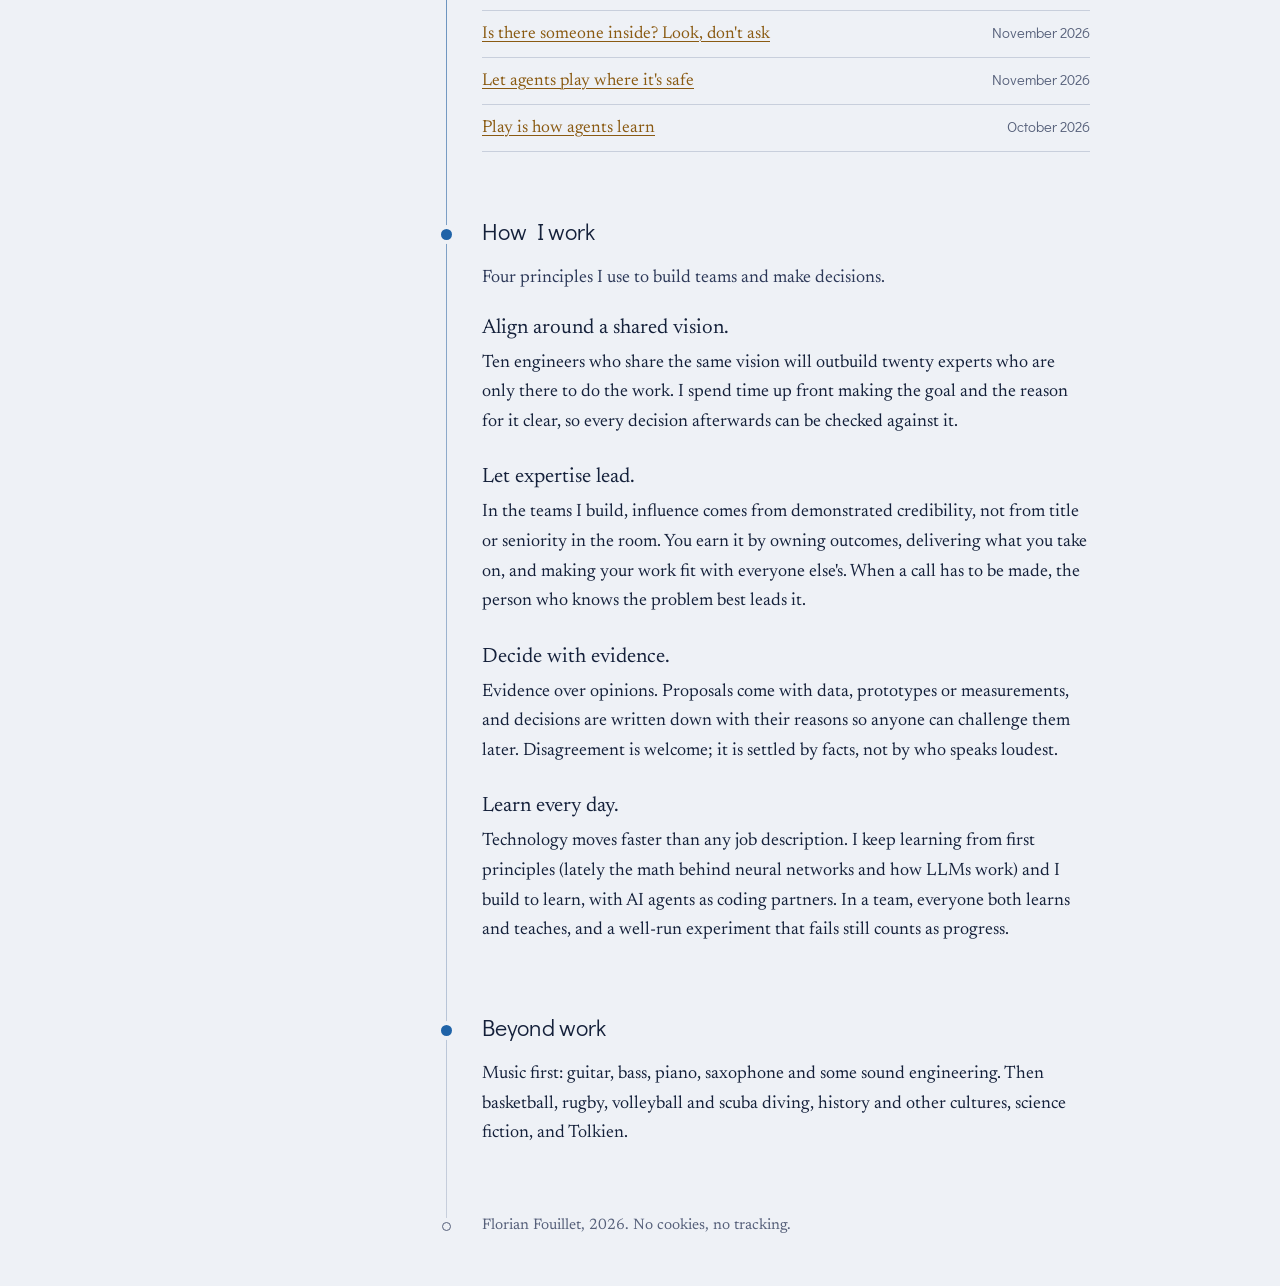
==== commit e58af929: "v1.4: the home's Flopedia links open /flopedia/, one link to the masterclass, a second line of links" ====
--- a/index.html
+++ b/index.html
@@ -45,7 +45,10 @@
   <nav class="links" aria-label="Elsewhere">
     <a href="https://www.linkedin.com/in/florianfouillet/" target="_blank" rel="noopener">LinkedIn</a>
     <a href="https://github.com/FlorianFouillet" target="_blank" rel="noopener">GitHub</a>
-    <a href="https://flopedia.app/" target="_blank" rel="noopener">Flopedia</a>
+  </nav>
+  <nav class="links links-pages" aria-label="My pages">
+    <a href="/flopedia/">Flopedia</a>
+    <a href="/masterclass/">My AI masterclass</a>
   </nav>
 </header>
 
@@ -63,7 +66,7 @@
   <h2 id="projects-h"><span class="node" aria-hidden="true"></span>Projects</h2>
 
   <article class="project">
-    <h3><a href="https://flopedia.app/" target="_blank" rel="noopener">Flopedia</a></h3>
+    <h3><a href="/flopedia/">Flopedia</a></h3>
     <p>Flopedia is my second brain, and the system I built around it. It's an idea that marinated for a long time, where several threads of thought meet.</p>
     <figure class="map">
       <img src="/flopedia-map.svg" width="720" height="400" alt="A brain drawn as two constellations, gold on the left for my notes and blue on the right for the wiki, circled by an orbit of projects with small moons for their scheduled tasks.">
@@ -142,12 +145,7 @@
   <h2 id="masterclass-h"><span class="node" aria-hidden="true"></span>My AI masterclass</h2>
   <p>I'm diving deeper into AI, starting from the very beginning: the first ideas of the 1950s and the perceptron, all the way to today's latest breakthroughs. As I go, I want to write the concepts down in my own words, simply enough that anyone can follow, without a background in maths or computer science. Writing them is also how I make sure I really understand them.</p>
   <p>It's a work in progress: I'm starting with four concepts and will add more over time.</p>
-  <ul class="shelf">
-    <li><a href="/masterclass/#ai">What is AI?</a><span class="by">the big picture</span></li>
-    <li><a href="/masterclass/#llm">What is an LLM?</a><span class="by">the model behind ChatGPT or Claude</span></li>
-    <li><a href="/masterclass/#parameters">Parameters, or weights</a><span class="by">what a model learns</span></li>
-    <li><a href="/masterclass/#tokens">Tokens</a><span class="by">what a model reads and writes</span></li>
-  </ul>
+  <p class="aside"><a href="/masterclass/">Go to My AI masterclass</a></p>
 </section>
 
 <section id="reading" aria-labelledby="reading-h">
--- a/style.css
+++ b/style.css
@@ -393,3 +393,22 @@
   margin: 0.4rem 0 1.1rem;
 }
 .shelf li > a { font-size: 1.08rem; }
+
+/* v1.4: the second line of links in the head (my pages), and a back link on the new pages that is easy to find */
+
+.links + .links-pages { margin-top: 0.5rem; }
+.toc .toc-back {
+  display: inline-block;
+  margin-bottom: 1.1rem;
+  padding: 0.35rem 0.8rem;
+  border: 1px solid var(--gold);
+  border-radius: 999px;
+  color: var(--gold);
+  font-size: 0.98rem;
+  text-decoration: none;
+}
+.toc .toc-back:hover { color: var(--gold-hover); border-color: var(--gold-hover); }
+@media (max-width: 64rem) {
+  .toc { display: flex; align-items: center; gap: 1.2rem; }
+  .toc .toc-back { flex: none; margin: 0; padding: 0.15rem 0.7rem; }
+}
